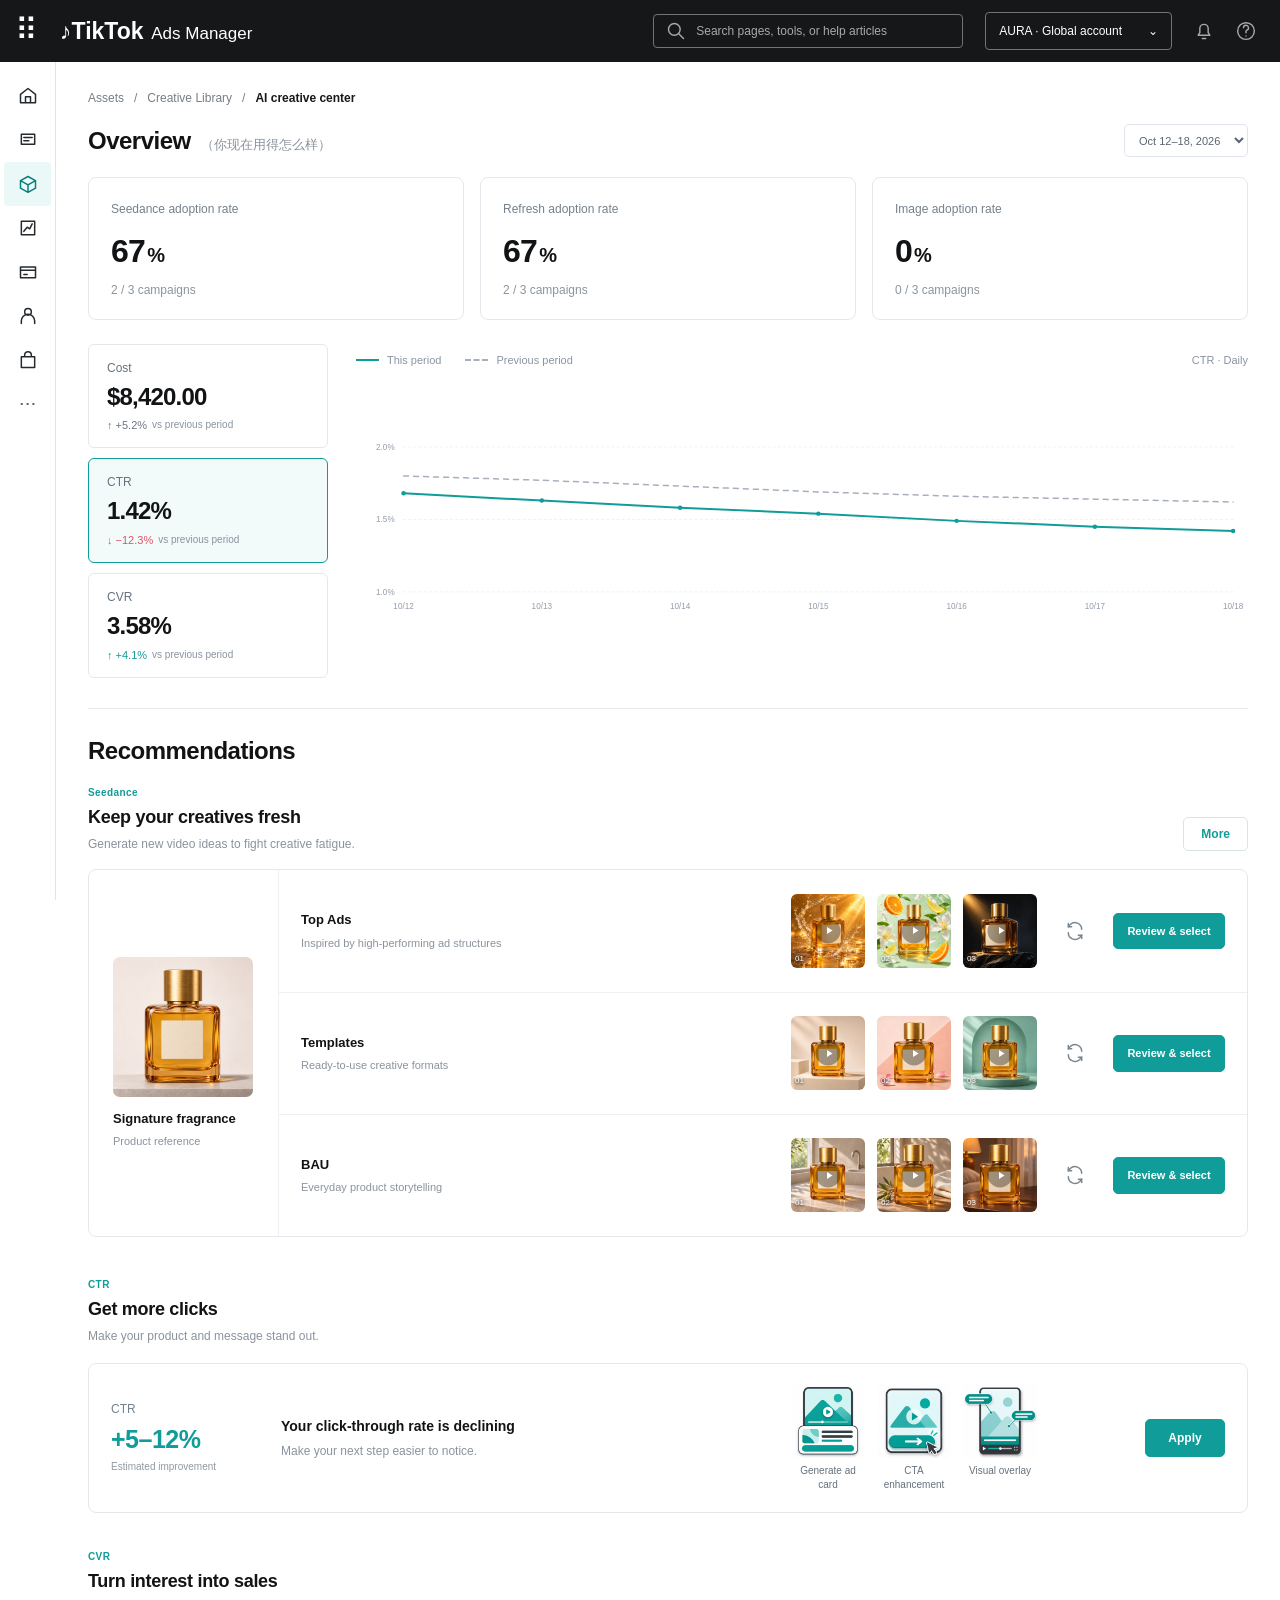
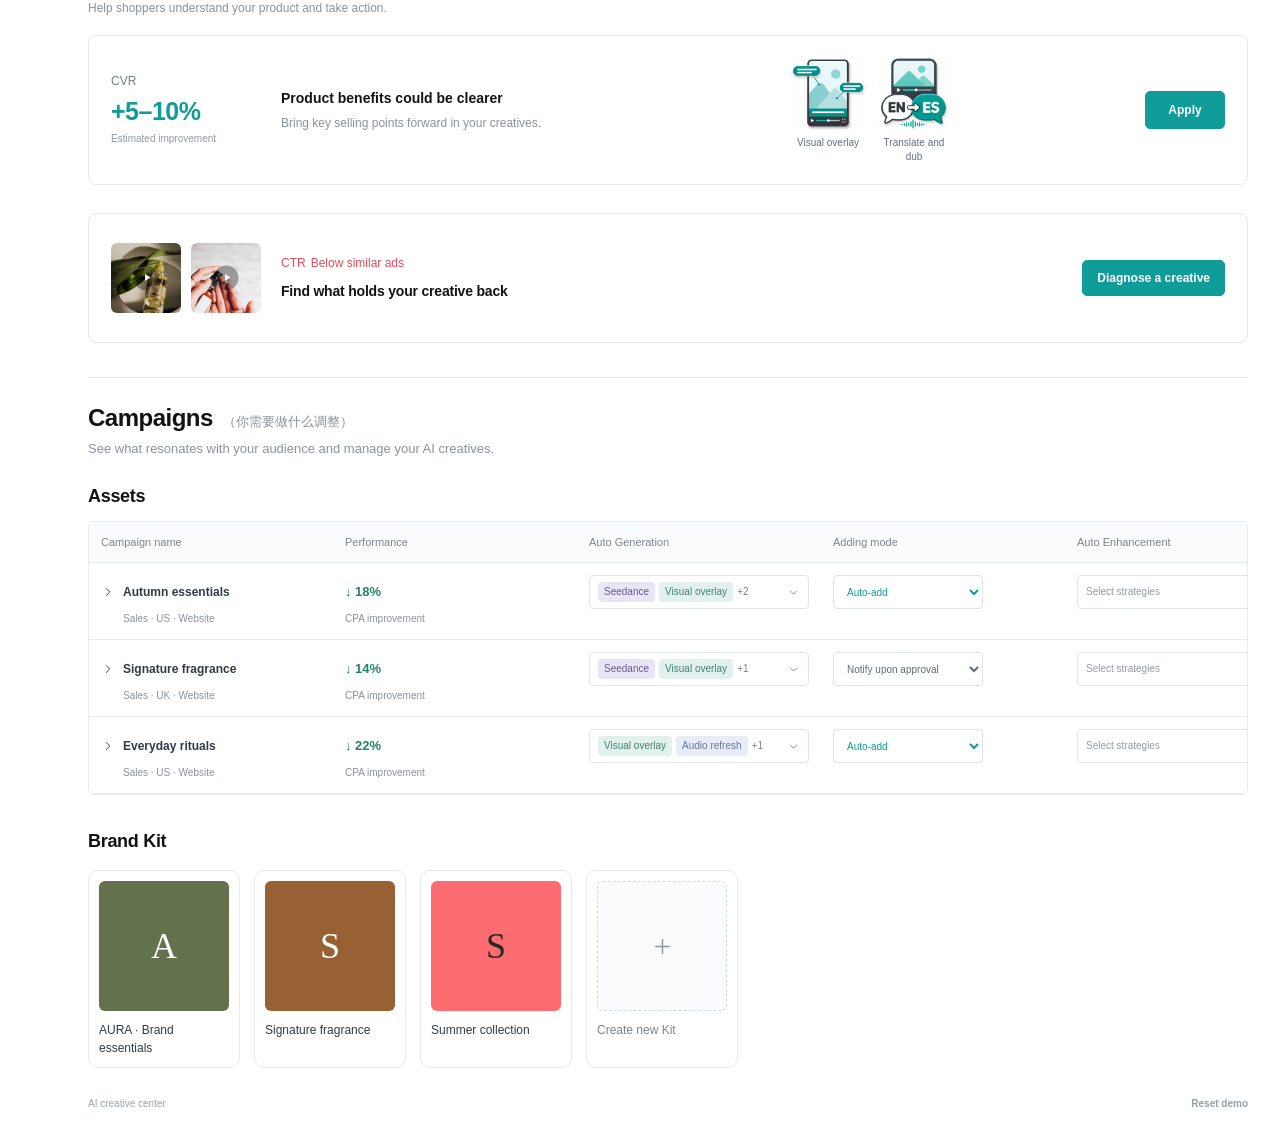
==== index.html @ 462fe120 "Add editable current reference videos to Brand Kit and prompt editor" ====
<!doctype html>
<html lang="en"><head><meta charset="utf-8"><meta name="viewport" content="width=device-width,initial-scale=1"><title>AI creatives | TikTok Ads Manager</title><meta name="description" content="Interactive TTAM product demo: understand AI strategies, control Brand Kit, review creatives and manage campaign usage."><link rel="stylesheet" href="styles.css"><link rel="stylesheet" href="showcase.css?v=section-spacing-1"><link rel="stylesheet" href="brand-kits.css?v=compact-kits-3"><link rel="stylesheet" href="overview.css?v=product-more-13"><link rel="stylesheet" href="recommendations.css?v=action-labels-6"><link rel="stylesheet" href="enhancements.css?v=4"><link rel="stylesheet" href="seedance-studio.css?v=4"><link rel="stylesheet" href="ttam-shell.css?v=left-navigation-1"><link rel="stylesheet" href="creative-diagnosis.css?v=diagnosis-alignment-21"><link rel="stylesheet" href="product-review.css?v=reference-editor-22"></head><body><div id="app"></div><div id="overlay"></div><div id="toast" role="status" aria-live="polite"></div><script src="showcase.js?v=product-more-13"></script><script src="brand-kits.js?v=compact-kits-3"></script><script src="overview.js?v=compact-review-18"></script><script src="recommendations.js?v=generated-strategies-10"></script><script src="enhancements.js?v=6"></script><script src="creative-photo-catalog.js?v=photo-fix-6"></script><script src="seedance-studio.js?v=photo-fix-6"></script><script src="ttam-shell.js?v=left-navigation-1"></script><script src="creative-diagnosis.js?v=diagnosis-alignment-21"></script><script src="product-review.js?v=reference-editor-22"></script><script src="app.js?v=seedance-studio-1"></script></body></html>
---- styles.css ----
:root{--ink:#242a2d;--muted:#7c878c;--line:#e5e9eb;--teal:#189c9e;--dark:#127d80;--mint:#edf8f6}*{box-sizing:border-box}body{margin:0;background:#f5f6f7;color:var(--ink);font:14px/1.5 -apple-system,BlinkMacSystemFont,"Segoe UI",Arial,sans-serif}button,input,select{font:inherit}button{cursor:pointer}button:disabled{opacity:.45;cursor:not-allowed}button:focus-visible,input:focus-visible,select:focus-visible{outline:2px solid var(--teal);outline-offset:3px}svg{width:18px;height:18px;fill:none;stroke:currentColor;stroke-width:1.6;stroke-linecap:round;stroke-linejoin:round;vertical-align:middle;flex-shrink:0}h1,h2,h3,p{margin:0}h1{font-size:28px;letter-spacing:-.7px;line-height:1.3;font-weight:650}h2{font-size:16px;font-weight:650;letter-spacing:-.2px}h3{font-size:14px;font-weight:600}.muted{color:var(--muted)}.small{font-size:12px}.row{display:flex;align-items:center;gap:10px}.between{display:flex;justify-content:space-between;align-items:center;gap:16px}.btn{display:inline-flex;gap:7px;align-items:center;justify-content:center;border:1px solid #d9e0e2;background:#fff;border-radius:5px;padding:8px 14px;min-height:36px;color:var(--ink);font-size:12px;font-weight:550;white-space:nowrap}.btn:hover{background:#f7faf9;border-color:#afc2c2}.btn.primary{background:var(--teal);border-color:var(--teal);color:white}.btn.primary:hover{background:var(--dark)}.btn.sm{padding:5px 9px;min-height:29px;font-size:11px}.btn.danger{color:#b55555}.link{border:0;padding:0;background:none;color:var(--dark);font-size:12px;font-weight:550;text-align:left}.link:hover{text-decoration:underline}.icon-btn{border:0;background:transparent;display:grid;place-items:center;width:30px;height:30px;color:#7d8b91;border-radius:5px}.icon-btn:hover{background:#edf2f2}.badge{display:inline-flex;gap:5px;align-items:center;white-space:nowrap;font-size:10px;font-weight:550;padding:3px 7px;border-radius:4px;color:#7a858c;background:#f0f3f4}.badge svg{width:12px;height:12px}.badge.teal,.badge.green{background:var(--mint);color:#298779}.badge.amber{background:#fff5e4;color:#a67d34}.topbar{height:60px;background:#181c1e;color:#fff;display:flex;gap:35px;align-items:center;padding:0 29px}.wordmark{font-size:15px;display:flex;align-items:center;gap:12px;font-weight:600;white-space:nowrap}.tiktok{font-size:30px;line-height:1;text-shadow:-2px -1px #25d4d0,2px 1px #fe2c55}.slash{border-left:1px solid #51585b;height:19px;margin:0 2px}.toplinks{display:flex;gap:28px;font-size:12px;color:#b4bdc1}.toplinks .active{color:white;position:relative}.toplinks .active:after{content:'';position:absolute;height:3px;background:#2bc1bf;left:0;right:0;bottom:-21px}.topright{margin-left:auto;display:flex;align-items:center;gap:20px;color:#c4cdd0;font-size:11px}.avatar{height:28px;width:28px;border-radius:50%;background:#354546;display:grid;place-items:center;font-size:10px;color:#c9f0e9}.main{max-width:1152px;padding:24px 32px 25px;margin:auto}.breadcrumbs{display:flex;gap:8px;align-items:center;font-size:11px;color:#8c979c;margin-bottom:18px}.breadcrumbs svg{width:12px;height:12px}.page-head{display:flex;justify-content:space-between;align-items:center;gap:16px;margin-bottom:24px}.page-head p{margin-top:7px;color:#7b878d;font-size:13px}.review-btn{position:relative}.review-count{border-radius:4px;background:#ffffff2b;padding:1px 6px;margin-left:4px}.section-head{display:flex;justify-content:space-between;align-items:center;gap:12px;margin-bottom:14px}.strategy-grid{display:grid;grid-template-columns:1fr 1fr;gap:18px}.card{background:#fff;border:1px solid var(--line);border-radius:7px;overflow:hidden}.strategy-card{display:flex;min-height:184px}.strategy-image{width:145px;height:184px;flex-shrink:0;object-fit:cover}.strategy-copy{flex:1;padding:20px 21px;min-width:0}.strategy-copy h3{font-size:17px;letter-spacing:-.3px;margin:11px 0 5px}.strategy-copy p{font-size:12px;color:#829097;max-width:280px;line-height:1.6;margin-bottom:15px}.strategy-copy .between{gap:7px}.eyebrow{font-size:10px;text-transform:uppercase;letter-spacing:1px;color:#7a8b8c;display:flex;align-items:center;gap:6px}.eyebrow svg{width:14px;height:14px;color:#4b9997}.brand-strip{margin:13px 0 26px;background:#fff;border:1px solid var(--line);border-radius:6px;padding:14px 17px;display:flex;justify-content:space-between;align-items:center;gap:15px}.brand-icon{width:30px;height:30px;border-radius:6px;display:grid;place-items:center;background:var(--mint);color:#44928d}.brand-strip b{font-size:12px;font-weight:550}.brand-strip p{font-size:11px;color:#8c989e;margin-top:2px}.section-note{font-size:11px;color:#929ca0}.table-wrap{overflow:auto}table{width:100%;border-collapse:collapse;white-space:nowrap;text-align:left}th{background:#fafbfc;color:#8a969d;font-size:10px;font-weight:550;padding:11px 19px;border-bottom:1px solid var(--line)}td{padding:15px 19px;border-bottom:1px solid #eef1f2;font-size:12px}tr:last-child td{border:0}tbody tr:hover{background:#fcfefe}.campaign-name{color:#34454b;font-size:12px}.table-sub{font-size:10px;color:#919da3;margin-top:3px}.page-foot{display:flex;justify-content:space-between;align-items:center;gap:14px;margin-top:20px;font-size:10px;color:#9ba6ab}.page-foot .link{font-size:10px;color:#94a1a6}.empty{padding:35px;text-align:center;color:#8b999f;font-size:12px}.overlay-backdrop{position:fixed;inset:0;background:#12272f59;z-index:50;display:flex;justify-content:flex-end;backdrop-filter:blur(1px)}.drawer{width:495px;max-width:100%;height:100%;background:white;display:flex;flex-direction:column;box-shadow:-12px 0 40px #0a20251a;animation:slide .2s ease}.drawer-head{padding:21px 25px 18px;border-bottom:1px solid var(--line)}.drawer-head h2{font-size:20px;letter-spacing:-.4px}.drawer-head p{font-size:12px;color:#8a989e;margin-top:5px}.drawer-title{display:flex;justify-content:space-between;gap:15px;align-items:center}.drawer-body{padding:22px 25px;overflow:auto;flex:1}.drawer-foot{padding:15px 25px;border-top:1px solid var(--line);display:flex;justify-content:space-between;align-items:center;gap:14px;background:white}.drawer-foot .small{font-size:10px;color:#8e9ba1;max-width:245px}.back-btn{margin-bottom:12px;display:flex;align-items:center;gap:5px}.back-btn svg{width:13px;height:13px}.preview{height:205px;position:relative;overflow:hidden;border-radius:6px;background:#eceeea;margin-bottom:19px}.preview img{height:100%;width:100%;object-fit:cover;object-position:50% 43%}.preview .badge{position:absolute;top:11px;left:11px;background:#fffffff0;font-size:9px}.preview-text{position:absolute;bottom:0;left:0;right:0;background:linear-gradient(transparent,#18221d91);color:white;padding:35px 15px 13px;font-size:12px}.field{margin-top:21px}.field>label,.field-label{display:block;font-size:12px;font-weight:600;margin-bottom:8px}.input{padding:10px 11px;border:1px solid #dce3e5;border-radius:5px;background:white;color:#485c66;width:100%;font-size:12px}.input:focus{border-color:var(--teal)}.hint{font-size:11px;color:#8d9ba2;margin-top:7px;line-height:1.65}.note{font-size:11px;line-height:1.7;color:#728d8c;background:#f0f8f7;padding:11px 13px;border-radius:5px;display:flex;gap:8px}.note svg{width:14px;height:14px;margin-top:2px}.source-row{display:flex;gap:12px;align-items:center;padding:10px 0;border-bottom:1px solid #edf1f2}.source-row:last-child{border:0}.source-row img{height:43px;width:43px;object-fit:cover;border-radius:4px}.source-row input{accent-color:var(--teal);margin-left:auto}.source-row b{font-size:12px;font-weight:550}.source-row p{font-size:10px;color:#929fa6;margin-top:3px}.brand-ref{display:flex;justify-content:space-between;align-items:center;padding:13px 0;border-top:1px solid var(--line);border-bottom:1px solid var(--line);margin-top:22px;gap:12px;font-size:12px}.brand-ref svg{color:#5b9b94;width:16px;height:16px}.modes{display:flex;gap:5px;border:1px solid #e1e7e8;border-radius:5px;padding:4px}.mode{flex:1;text-align:center;font-size:11px;border:1px solid transparent;background:transparent;color:#829198;border-radius:3px;padding:8px 4px}.mode.active{background:var(--mint);border-color:#a1d3cd;color:#237f7c;font-weight:600}.section{margin:24px 0 0}.section h3{margin-bottom:11px;font-size:12px}.line{border:0;border-top:1px solid var(--line);margin:20px 0}.detail-row{display:flex;justify-content:space-between;gap:15px;align-items:start;font-size:12px;margin:12px 0}.detail-row>span:first-child{color:#8a999f}.detail-row b{font-weight:550;max-width:260px;text-align:right}.usage-card{padding:12px;border:1px solid var(--line);border-radius:5px;margin:10px 0;display:flex;align-items:center;gap:12px}.usage-card img{width:42px;height:50px;object-fit:cover;border-radius:3px}.usage-card>div{flex:1;min-width:0}.usage-card .link{font-size:11px}.usage-card p{font-size:10px;color:#91a0a7;margin-top:4px}.stats{display:flex;gap:28px;background:#f7f9fa;padding:16px;border-radius:6px;margin:17px 0}.stats b{font-size:22px;font-weight:600;display:block;letter-spacing:-.6px}.stats span{font-size:10px;color:#8e9ca3}.inline-field{display:flex;gap:9px;align-items:center}.phrase-list{display:flex;flex-wrap:wrap;gap:6px;margin-bottom:10px}.phrase{border:1px solid #e5ebed;background:#f8fafb;padding:4px 8px;border-radius:4px;font-size:11px;color:#7b8c94}.phrase button{border:0;background:none;color:#a3afb4;padding:0 0 0 7px}.check{display:flex;align-items:start;gap:9px;color:#6c808b;font-size:12px}.check input{accent-color:var(--teal);margin-top:3px}.toast{position:fixed;bottom:23px;left:50%;transform:translateX(-50%);background:#254342;color:white;padding:12px 18px;border-radius:6px;box-shadow:0 5px 25px #10303326;z-index:70;font-size:12px;display:flex;gap:15px;align-items:center;max-width:90%}.toast button{font-size:12px;color:#c5f5e9;background:none;border:0;text-decoration:underline;padding:0;white-space:nowrap}.toast svg{width:15px;height:15px;color:#99dbcf}.review-progress{font-size:11px;color:#7f959b;margin-bottom:13px}.light-action{margin-top:20px;display:flex;justify-content:space-between;align-items:center;gap:10px}.sr-only{position:absolute;width:1px;height:1px;overflow:hidden;clip:rect(0,0,0,0)}@keyframes slide{from{opacity:.5;transform:translateX(25px)}to{opacity:1;transform:translateX(0)}}@media(max-width:950px){.main{padding:25px 24px}.strategy-image{width:110px}.strategy-copy{padding:17px}.toplinks{gap:18px}.topright .account{display:none}.strategy-copy h3{font-size:16px}}@media(max-width:700px){.main{padding:22px 17px}.toplinks{display:none}.topbar{padding:0 17px}.topright{gap:10px}.strategy-grid{grid-template-columns:1fr}.page-head{align-items:start;margin-bottom:25px}.page-head p{max-width:225px}.page-head .btn{font-size:10px;padding:8px 10px}.strategy-image{width:125px}.strategy-card{min-height:170px}.brand-strip{margin-bottom:26px}.brand-strip p{max-width:220px}.page-foot{align-items:start}.section-note{font-size:10px}.drawer{width:100%}.drawer-body{padding:20px}.drawer-foot{padding:15px 20px}}@media(prefers-reduced-motion:reduce){*{animation:none!important}}
---- showcase.css ----
:root{--pink:#fe2c55;--accent:rgb(16,156,152);--teal:rgb(16,156,152);--dark:#0d8582;--mint:#edf8f7;--ink:#111315;--muted:#767984;--line:#e9eaed}body{background:#fff;color:#111315;font-family:Arial,Helvetica,sans-serif}.topbar{height:62px;padding:0 32px;gap:42px}.wordmark{font-size:20px;gap:13px}.ads-manager{font-size:14px;font-weight:600}.tiktok{font-size:34px}.toplinks{font-size:13px;gap:32px}.toplinks .active:after{background:var(--pink);bottom:-22px}.topright{font-size:12px}.avatar{background:#3d4248;color:#fff;font-size:12px;width:34px;height:34px}.creative-main{max-width:1712px;padding:27px 48px 26px;margin:auto}.breadcrumbs{font-size:12px;gap:10px;margin-bottom:17px;color:#777e87}.breadcrumbs span:last-child{color:#16181b;font-weight:600}.showcase-header h1{font-size:42px;font-weight:750;letter-spacing:-1.5px;line-height:1.15}.showcase-header p{font-size:16px;color:#797c87;margin-top:9px;line-height:1.5}.strategy-tabs{display:flex;gap:12px;margin:24px 0 29px;align-items:center}.strategy-tabs>button{position:relative;padding:11px 21px;border-radius:30px;background:transparent;border:0;color:#777b85;font-size:15px;line-height:1.4;font-weight:600;white-space:nowrap}.strategy-tabs>button:hover{background:#f4f4f5;color:#111}.strategy-tabs>button[aria-selected="true"]{background:#111315;color:#fff}.strategy-tabs>button:has(.new-label){margin-right:30px}.new-label{position:absolute;top:0;right:-28px;background:var(--pink);border-radius:5px;padding:1px 5px;font-size:10px;line-height:16px;color:#fff}.gallery-heading{display:flex;justify-content:space-between;align-items:center;gap:16px;margin-bottom:17px;min-height:36px}.gallery-heading h2{font-size:21px;font-weight:700;letter-spacing:-.5px}.gallery-tools{display:flex;align-items:center;gap:26px}.industry-select select{border:0;outline:none;background:transparent;padding:8px 25px 8px 8px;font-size:13px;color:#6f737e;max-width:210px;cursor:pointer}.carousel-arrows{display:flex;gap:12px}.carousel-button{border:1px solid #e0e2e7;background:#fff;color:#111315;width:40px;height:40px;border-radius:50%;display:grid;place-items:center;transition:background .15s}.carousel-button:hover:not(:disabled){background:#f4f4f5}.carousel-button:disabled{opacity:.35}.carousel-button svg{width:18px;height:18px;stroke-width:2.2}.showcase-rail{display:flex;gap:16px;overflow-x:auto;overscroll-behavior-x:contain;scroll-snap-type:x proximity;scrollbar-width:none;padding-bottom:2px}.showcase-rail::-webkit-scrollbar{display:none}.showcase-card{margin:0;flex:0 0 calc((100% - 80px)/5.45);min-width:185px;scroll-snap-align:start}.creative-open{width:100%;aspect-ratio:9/16;position:relative;border:0;border-radius:17px;background:#f1f1f2;display:block;overflow:hidden;padding:0;text-align:left}.creative-open>img{width:100%;height:100%;object-fit:cover;display:block;transition:transform .3s}.creative-open:hover>img{transform:scale(1.025)}.strategy-tag{position:absolute;top:12px;left:12px;max-width:calc(100% - 24px);border-radius:25px;padding:6px 11px;font-size:11px;font-weight:500;background:#24252880;color:#fff;backdrop-filter:blur(10px);white-space:nowrap}.creative-expand{position:absolute;right:12px;bottom:12px;width:34px;height:34px;border-radius:50%;display:grid;place-items:center;background:#fffffff0;color:#25272b}.creative-expand svg{width:16px;height:16px}.showcase-card figcaption,.strategy-demo figcaption{margin:11px 2px 0;font-size:12px;color:#6f7480;line-height:1.4}.strategy-showcases{display:grid;grid-template-columns:minmax(245px,26%) minmax(0,1fr);gap:36px}.strategy-demo{margin:0;min-width:0}.demo-open{border:0;background:#f8f8fa;width:100%;aspect-ratio:9/16;padding:0;border-radius:16px;overflow:hidden;display:block}.demo-open img{width:100%;height:100%;object-fit:contain;display:block}.strategy-right{min-width:0;display:flex;flex-direction:column}.strategy-intro{padding:4px 0 25px}.strategy-eyebrow{color:#858996;font-weight:600;text-transform:uppercase;font-size:11px;margin-bottom:12px;letter-spacing:.2px}.strategy-title-row{display:flex;align-items:center;justify-content:space-between;gap:18px}.strategy-title-row h2{font-size:clamp(23px,2.3vw,37px);letter-spacing:-1.25px;font-weight:750;line-height:1.2;white-space:nowrap}.how-button{flex-shrink:0;display:inline-flex;align-items:center;justify-content:center;gap:10px;border:0;background:var(--accent);color:#fff;padding:14px 23px;min-height:46px;border-radius:28px;font-size:13px;font-weight:600;white-space:nowrap;transition:background .15s}.how-button:hover{background:var(--dark)}.how-button svg{width:17px;height:17px;stroke-width:2}.strategy-intro>p{font-size:14px;line-height:1.55;color:#7d808a;margin-top:15px;max-width:700px}.strategy-examples{margin-top:auto}.gallery-title{display:flex;align-items:center;gap:19px;min-width:0}.gallery-title h3{font-size:18px;font-weight:700;letter-spacing:-.5px}.gallery-title>span{font-size:12px;color:#888b95;white-space:nowrap}.strategy-examples .showcase-card{flex-basis:calc((100% - 42px)/3.55);min-width:140px}.strategy-examples .showcase-rail{gap:14px}.strategy-examples .strategy-tag{font-size:10px;padding:5px 9px;top:10px;left:10px;max-width:calc(100% - 20px)}.showcase-empty{padding:70px 25px;color:#777;width:100%;text-align:center;border:1px solid #eee;border-radius:16px}.account-section{margin-top:24px;border-top:1px solid #e9eaed;padding-top:24px}.account-section-head{display:flex;align-items:center;justify-content:space-between;gap:20px;margin-bottom:24px}.account-section-head h1{font-size:30px;font-weight:700;letter-spacing:-.9px}.account-section-head p{font-size:14px;color:#7d808a;margin-top:7px}.account-content{background:#f7f8f9;border-radius:15px;padding:24px}.account-content h3{font-size:17px}.account-content .brand-strip{margin:19px 0 0;padding:18px}.brand-actions{display:flex;align-items:center;gap:24px}.account-content .brand-strip b{font-size:14px}.account-content .brand-strip p{font-size:12px}.account-content .table-wrap{border-radius:8px}.account-content th{font-size:12px;padding:14px 18px}.account-content td{font-size:13px;padding:18px}.account-content .campaign-name{font-size:13px}.account-content .table-sub{font-size:11px;margin-top:5px}.page-foot{margin-top:28px}.showcase-dialog{border:0;border-radius:18px;padding:30px;width:min(940px,calc(100% - 40px));max-height:calc(100dvh - 48px);overflow:auto;box-shadow:0 25px 120px #0004;color:#111315}.showcase-dialog::backdrop{background:#15171c99;backdrop-filter:blur(4px)}.dialog-close{position:absolute;top:13px;right:13px;z-index:2;background:#f3f3f4;border:0;border-radius:50%;display:grid;place-items:center;width:34px;height:34px}.dialog-close:hover{background:#e6e7e8}.dialog-close svg{width:18px;height:18px}.preview-dialog-layout,.demo-dialog-layout,.how-dialog-layout{display:grid;grid-template-columns:minmax(0,.9fr) minmax(0,1fr);gap:35px;align-items:center}.full-creative{width:100%;max-height:74dvh;object-fit:contain;border-radius:12px}.full-demo{max-height:75dvh;width:100%;object-fit:contain;border-radius:12px}.preview-dialog-copy h2,.demo-dialog-layout h2,.how-copy h2{font-size:29px;line-height:1.2;font-weight:700;letter-spacing:-.8px;margin:12px 0}.preview-dialog-copy p,.demo-dialog-layout p,.how-copy>p{font-size:14px;line-height:1.65;color:#787c85;margin:14px 0 22px}.dialog-eyebrow{font-size:11px;letter-spacing:.7px;text-transform:uppercase;color:#747985;font-weight:600}.preview-dialog-detail{padding:22px 0;border-top:1px solid #eee;margin:25px 0;font-size:13px}.preview-dialog-detail span{display:block;color:#888;margin-bottom:8px}.preview-dialog-detail b{font-weight:500}.how-demo img{width:100%;max-height:75dvh;object-fit:contain;border-radius:12px}.how-copy ol{list-style:none;margin:25px 0;padding:0;display:flex;flex-direction:column;gap:22px}.how-copy li{display:flex;gap:13px}.step-number{flex-shrink:0;width:29px;height:29px;display:grid;place-items:center;background:#fff0f4;color:var(--pink);border-radius:50%;font-size:12px;font-weight:600}.how-copy h3{font-size:14px}.how-copy li p{font-size:12px;line-height:1.65;color:#858994;margin-top:5px}.how-brand{padding-top:20px;border-top:1px solid #eee;font-size:13px}.how-brand p{font-size:12px;color:#888;line-height:1.6;margin:6px 0 12px}.showcase-dialog:empty{display:none}
@media(min-width:1550px){.strategy-title-row h2{font-size:36px}.showcase-header h1{font-size:46px}.how-button{font-size:14px;padding:15px 27px}.strategy-intro>p{font-size:16px}.gallery-title h3{font-size:20px}}
@media(max-width:1180px){.creative-main{padding:26px 32px}.strategy-showcases{grid-template-columns:25% minmax(0,1fr);gap:26px}.strategy-title-row h2{font-size:25px;letter-spacing:-.8px}.how-button{font-size:11px;gap:7px;padding:12px 16px;min-height:41px}.strategy-intro>p{font-size:13px}.gallery-title{gap:10px}.gallery-title h3{font-size:16px}.gallery-title>span{font-size:11px}.strategy-examples .showcase-card{min-width:135px}.strategy-tag{font-size:10px}.brand-actions{gap:14px}.topbar{gap:28px}.toplinks{gap:22px}.account-content{padding:20px}}
@media(max-width:950px){.strategy-title-row{flex-wrap:wrap;gap:13px}.strategy-title-row h2{font-size:27px}.strategy-showcases{grid-template-columns:28% minmax(0,1fr);gap:23px}.strategy-intro{padding-bottom:23px}.gallery-title>span{display:none}.strategy-examples .showcase-card{flex-basis:43%}.account-content .brand-strip{align-items:flex-start}.brand-actions{flex-wrap:wrap;justify-content:flex-end}.showcase-card{flex-basis:24%;min-width:185px}.topright .account{display:none}.wordmark{font-size:18px}.topbar{gap:28px}.toplinks{gap:19px}}
@media(max-width:700px){.creative-main{padding:22px 19px}.topbar{padding:0 19px}.toplinks{display:none}.wordmark{font-size:18px}.ads-manager{font-size:12px}.showcase-header h1{font-size:33px;letter-spacing:-1px}.showcase-header p{font-size:14px;max-width:350px}.strategy-tabs{gap:5px;margin:21px 0 24px;overflow-x:auto;scrollbar-width:none;padding:5px 0}.strategy-tabs>button{font-size:12px;padding:9px 13px}.strategy-tabs>button:has(.new-label){margin-right:30px}.gallery-heading h2{font-size:18px}.gallery-tools{gap:10px}.industry-select select{font-size:11px;max-width:130px;padding-right:4px}.carousel-button{width:32px;height:32px}.carousel-arrows{gap:7px}.showcase-card{flex-basis:58%;min-width:0}.showcase-rail{gap:12px}.strategy-showcases{display:flex;flex-direction:column;gap:25px}.strategy-demo{width:min(68%,290px);margin:auto}.strategy-demo figcaption{text-align:center}.strategy-right{display:contents}.strategy-intro{order:-1;padding:0}.strategy-title-row{gap:15px}.strategy-title-row h2{font-size:27px;white-space:normal;letter-spacing:-.8px}.strategy-intro>p{font-size:14px;margin-top:13px}.strategy-eyebrow{font-size:10px;margin-bottom:10px}.how-button{font-size:12px;padding:12px 17px}.strategy-examples .showcase-card{flex-basis:46%;min-width:0}.gallery-title h3{font-size:17px}.account-section{margin-top:24px;padding-top:24px}.account-section-head{align-items:flex-start}.account-section-head h1{font-size:26px}.account-section-head p{font-size:12px;max-width:220px}.account-section-head .btn{font-size:10px;padding:9px}.account-content{padding:15px}.account-content .section-head{align-items:flex-start;flex-direction:column;gap:6px}.account-content .brand-strip{flex-direction:column;padding:14px;gap:16px}.brand-actions{justify-content:flex-start;gap:20px}.brand-actions .link{font-size:11px}.preview-dialog-layout,.demo-dialog-layout,.how-dialog-layout{grid-template-columns:1fr;gap:24px}.showcase-dialog{padding:35px 21px 23px;max-height:92dvh;width:calc(100% - 24px)}.full-creative,.full-demo,.how-demo img{height:46dvh;max-height:none;width:100%;background:#f7f7f8}.preview-dialog-copy h2,.demo-dialog-layout h2,.how-copy h2{font-size:25px}.preview-dialog-detail{margin:16px 0;padding:16px 0}}
@media(prefers-reduced-motion:reduce){.creative-open>img{transition:none}}
/* Shared compact type scale and a stable showcase stage across all tabs. */
:root{--showcase-stage:480px;--all-case-height:390px;--strategy-case-height:270px}
.wordmark{font-size:17px}.ads-manager{font-size:13px}.tiktok{font-size:29px}.toplinks{font-size:12px}.topright{font-size:11px}.avatar{width:29px;height:29px;font-size:11px}
.showcase-header h1{font-size:30px;font-weight:650;letter-spacing:-.7px;line-height:1.3}.showcase-header p{font-size:13px;margin-top:7px}.strategy-tabs{gap:9px;margin:22px 0 25px}.strategy-tabs>button{font-size:13px;padding:8px 16px;font-weight:550}.new-label{font-size:9px;line-height:14px;padding:1px 4px;right:-25px}.gallery-heading{min-height:34px;margin-bottom:14px}.gallery-heading h2{font-size:18px;font-weight:650;letter-spacing:-.35px}.carousel-button{width:34px;height:34px}.carousel-button svg{width:16px;height:16px}.industry-select select{font-size:12px}.strategy-title-row h2{font-size:25px;line-height:1.25;letter-spacing:-.65px;font-weight:650;white-space:nowrap}.strategy-title-row{gap:20px;flex-wrap:nowrap}.how-button{min-height:36px;font-size:12px;font-weight:550;line-height:1.4;padding:9px 16px;gap:8px;border-radius:6px}.how-button svg{width:15px;height:15px}.strategy-intro{padding:0 0 14px;flex-shrink:0}.strategy-eyebrow{font-size:10px;margin-bottom:9px}.strategy-intro>p{font-size:13px;line-height:1.55;margin-top:12px;max-width:680px}.gallery-title h3{font-size:16px;font-weight:650;letter-spacing:-.3px}.gallery-title>span{font-size:11px}.account-section-head h1{font-size:24px;font-weight:650;letter-spacing:-.5px}.account-section-head p{font-size:13px}.account-content h3{font-size:16px}.account-content .brand-strip b{font-size:13px}.account-content .brand-strip p{font-size:11px}.preview-dialog-copy h2,.demo-dialog-layout h2,.how-copy h2{font-size:25px}
@media(min-width:701px){
 .showcase-content{height:var(--showcase-stage);min-height:var(--showcase-stage);max-height:var(--showcase-stage)}
 .all-showcases .showcase-card{flex:0 0 auto;width:calc(var(--all-case-height)*9/16);min-width:0}.all-showcases .creative-open{height:var(--all-case-height)}
 .strategy-showcases{grid-template-columns:270px minmax(0,1fr);gap:30px}.strategy-demo{display:flex;flex-direction:column;height:var(--showcase-stage)}.demo-open{height:calc(var(--showcase-stage) - 28px);aspect-ratio:auto;flex-shrink:0}.strategy-demo figcaption{margin-top:10px}
 .strategy-right{height:var(--showcase-stage);min-height:0}.strategy-examples{margin-top:auto;min-height:0}.strategy-examples .showcase-card{flex:0 0 auto;width:calc(var(--strategy-case-height)*9/16);min-width:0}.strategy-examples .creative-open{height:var(--strategy-case-height)}
 .strategy-examples .showcase-rail{height:calc(var(--strategy-case-height) + 28px)}.showcase-card figcaption{margin-top:9px;font-size:11px}
}
@media(min-width:1550px){.showcase-header h1{font-size:32px}.strategy-title-row h2{font-size:27px}.how-button{font-size:12px;padding:9px 17px;min-height:36px}.strategy-intro>p{font-size:13px}.gallery-title h3{font-size:17px}}
@media(min-width:701px) and (max-width:1000px){.strategy-title-row h2{font-size:22px}.strategy-showcases{gap:25px}.how-button{font-size:11px;padding:9px 12px}.strategy-intro>p{font-size:12px}.gallery-title>span{display:none}}
@media(min-width:701px) and (max-width:850px){.strategy-title-row{flex-wrap:wrap;gap:10px}.strategy-intro{padding-bottom:10px}.strategy-intro>p{font-size:12px;margin-top:10px}.strategy-eyebrow{margin-bottom:6px}:root{--strategy-case-height:235px}.strategy-showcases{grid-template-columns:270px minmax(0,1fr)}}
@media(max-width:700px){.showcase-header h1{font-size:28px}.showcase-header p{font-size:13px}.strategy-title-row{flex-wrap:wrap;gap:12px}.strategy-title-row h2{font-size:23px;white-space:normal}.strategy-intro>p{font-size:13px}.how-button{font-size:12px;min-height:36px;padding:9px 15px}.gallery-heading h2{font-size:17px}.strategy-tabs>button{font-size:12px;padding:8px 12px}.account-section-head h1{font-size:23px}}
/* Keep portrait demos fixed at 270 × 480; only the right column grows. */
@media(min-width:701px){.strategy-showcases{grid-template-columns:270px minmax(0,1fr)}.strategy-demo{width:270px;height:var(--showcase-stage)}.demo-open{width:270px;height:480px;aspect-ratio:9/16}.demo-open img{object-position:center bottom}.strategy-examples .showcase-rail{height:auto;padding-bottom:0;align-items:flex-start}}
@media(min-width:701px) and (max-width:850px){.strategy-showcases{grid-template-columns:270px minmax(0,1fr)}}
@media(max-width:700px){.strategy-demo{width:min(76%,320px)}}

/* Shared hierarchy: page title, section title, primary value, supporting text. */
:root{--db-ink:#303b45;--db-muted:#8a929d;--db-rule:#e9ecef;--db-row:#fafbfc}
.ov-section-head h1,.showcase-header h1,.account-section-head h1{font-size:24px;line-height:32px;font-weight:650;letter-spacing:-.5px}
.heading-annotation{font-size:13px;line-height:20px;font-weight:400;letter-spacing:0;color:var(--db-muted);vertical-align:baseline;margin-left:4px}
.showcase-header p,.account-section-head p{font-size:13px;line-height:20px;color:var(--db-muted);margin-top:6px}
.campaigns-module{margin-top:32px}.account-section-head+.campaigns-module{margin-top:0}
.campaigns-module-head{display:flex;align-items:center;justify-content:space-between;gap:16px;margin-bottom:12px;min-height:26px}
.campaigns-module-head h2,.kit-module-head h2{font-size:18px;line-height:26px;font-weight:600;letter-spacing:-.3px;margin:0}
.assets-strategy-tabs{margin:0 0 16px;gap:8px}.assets-strategy-tabs>button{font-size:12px;line-height:18px;font-weight:550;padding:8px 14px}
.carousel-button:hover:not(:disabled){color:var(--accent);border-color:var(--accent);background:var(--mint)}.link{color:var(--accent)}
/* One grid per level, with a fixed primary line across every column. */
.campaigns-table-wrap{overflow-x:auto;border:1px solid var(--db-rule);border-radius:6px}
.campaigns-table{width:100%;min-width:760px;table-layout:fixed;white-space:normal;border-collapse:collapse}
.campaigns-table>thead>tr>th{background:#fafbfc;color:#7d8590;font-size:11px;line-height:16px;font-weight:500;text-align:left;padding:12px 16px;border-bottom:1px solid var(--db-rule)}
.campaigns-table>thead>tr>th:first-child{width:27%;padding-left:38px}.campaigns-table>thead>tr>th:nth-child(2){width:17%}.campaigns-table>thead>tr>th:nth-child(3){width:28%}.campaigns-table>thead>tr>th:nth-child(4){width:28%}
.campaigns-table>tbody>.campaign-summary-row>td{padding:12px 16px;border-bottom:1px solid var(--db-rule);vertical-align:top;background:#fff}
.campaigns-table>tbody>.campaign-summary-row:hover>td,.campaigns-table>tbody>.campaign-summary-row.is-expanded>td{background:#fafcfc}
.campaign-assets-toggle{display:flex;align-items:center;gap:8px;width:100%;min-height:34px;padding:0;border:0;background:none;text-align:left;font:550 12px/18px Arial,Helvetica,sans-serif;color:var(--db-ink);cursor:pointer}
.campaign-assets-toggle>span{min-width:0;overflow:hidden;text-overflow:ellipsis;white-space:nowrap}
.campaign-assets-toggle svg{width:14px;height:14px;flex-shrink:0;transform:rotate(-90deg);transition:transform .15s}.campaign-assets-toggle[aria-expanded=true] svg{transform:rotate(0)}.campaign-assets-toggle:hover{color:var(--accent)}
.campaigns-sub{font-size:10px;line-height:16px;color:var(--db-muted);margin-top:2px}.campaign-summary-row>td:first-child .campaigns-sub{margin-left:22px}
.campaigns-cpa{display:flex;align-items:center;min-height:34px;font-size:13px;line-height:18px;font-weight:550;color:#238267;font-variant-numeric:tabular-nums}
.campaign-strategy-select{display:block;width:100%;max-width:210px;height:34px;min-height:34px;margin:0;padding:7px 28px 7px 10px;box-sizing:border-box;border:1px solid #dfe4e8;border-radius:4px;background:#fff;color:#606a76;font:11px/18px Arial,Helvetica,sans-serif;cursor:pointer}.campaign-strategy-select[data-mode=auto]{color:var(--accent)}
.campaigns-table .campaign-kit-name{display:flex;align-items:center;min-height:34px;padding:0;font-size:12px;line-height:18px;font-weight:400;color:var(--accent);text-align:left;white-space:nowrap;overflow:hidden;text-overflow:ellipsis;max-width:100%}.campaign-kit-none{display:flex;align-items:center;min-height:34px;font-size:11px;line-height:18px;color:var(--db-muted)}
.campaign-assets-toggle:focus-visible,.campaign-asset-thumb:focus-visible,.campaign-strategy-select:focus-visible{outline:2px solid var(--accent);outline-offset:3px;border-radius:4px}
/* Expanded assets use one indentation and equal metric baselines. */
.campaign-assets-row[hidden]{display:none}
.campaigns-table>tbody>.campaign-assets-row>td{padding:0 16px 16px;background:#fafcfc;border-bottom:1px solid var(--db-rule)}
.campaign-assets-detail{margin-left:22px;border-left:1px solid #e3e8e9;background:#fff;overflow:hidden}
.campaign-assets-table{width:100%;min-width:0;table-layout:fixed;border-collapse:collapse}
.campaigns-table .campaign-assets-table th{width:calc((100% - 360px)/4);padding:10px 16px;font-size:10px;line-height:16px;font-weight:500;color:#7d8590;text-align:left;background:#fff;border-bottom:1px solid var(--db-rule)}
.campaigns-table .campaign-assets-table th:first-child{width:360px;text-align:left;padding-left:16px}
.campaigns-table .campaign-assets-table td{padding:14px 16px;font-size:12px;line-height:18px;border-bottom:1px solid #edf0f2;vertical-align:top;text-align:left;height:80px;box-sizing:border-box}
.campaigns-table .campaign-assets-table td:first-child{text-align:left}.campaign-assets-table tr:last-child td{border-bottom:0}.campaign-assets-table tbody tr:hover{background:#fcfdfd}
.campaign-asset-identity{display:grid;grid-template-columns:32px minmax(0,1fr);align-items:start;gap:12px;min-width:0;min-height:52px}
.campaign-asset-thumb{position:relative;width:32px;height:48px;border:0;padding:0;border-radius:4px;overflow:hidden;background:#f2f3f5}.campaign-asset-thumb img{display:block;width:100%;height:100%;object-fit:cover}.campaign-asset-thumb span{position:absolute;right:3px;bottom:3px;display:grid;place-items:center;width:13px;height:13px;border-radius:50%;background:#fff;color:#252a2d}.campaign-asset-thumb svg{width:8px;height:8px}
.campaign-asset-description{min-width:0}.campaigns-table .campaign-assets-table .campaign-asset-description .link{display:block;width:100%;height:18px;padding:0;font:500 12px/18px Arial,Helvetica,sans-serif;text-align:left;color:var(--db-ink);white-space:nowrap;overflow:hidden;text-overflow:ellipsis}.campaigns-table .campaign-assets-table .link:hover{color:var(--accent)}
.campaign-asset-meta{font-size:10px;line-height:16px;color:var(--db-muted);margin-top:4px;white-space:nowrap;overflow:hidden;text-overflow:ellipsis}
.asset-result-value{display:block;font-size:12px;line-height:18px;font-weight:550;color:var(--db-ink);font-variant-numeric:tabular-nums;white-space:nowrap}.asset-result-lift{display:block;font-size:10px;line-height:16px;font-weight:500;margin-top:2px;white-space:nowrap}.asset-result-lift.is-better{color:#238267}.asset-result-lift.is-worse{color:#c55357}.asset-result-original{display:block;font-size:10px;line-height:16px;color:var(--db-muted);margin-top:0;white-space:nowrap}.asset-result-empty .asset-result-value{color:#a0a7b1;font-weight:400}
.campaigns-table .campaign-assets-table .campaign-assets-empty,.campaign-assets-empty{font-size:11px;line-height:18px;color:var(--db-muted);text-align:center;padding:20px 16px}
@media(max-width:700px){.ov-section-head h1,.showcase-header h1,.account-section-head h1{font-size:23px;line-height:31px}.heading-annotation{font-size:12px;display:inline-block}.assets-strategy-tabs{gap:4px}.assets-strategy-tabs>button{font-size:11px;padding:8px 12px}.campaigns-table>tbody>.campaign-assets-row>td{padding:0 12px 12px}.campaign-assets-detail{margin-left:12px}}

.campaign-kit-inline{display:flex;align-items:center;gap:8px;min-height:34px;max-width:100%;color:var(--db-ink)}
.campaign-kit-swatch{display:grid;place-items:center;flex:0 0 24px;width:24px;height:24px;border-radius:4px;font:15px/1 Georgia,serif}
.campaign-kit-label{min-width:0;flex:1;font-size:12px;line-height:18px;overflow:hidden;text-overflow:ellipsis;white-space:nowrap}
.campaign-kit-edit{display:grid;place-items:center;flex:0 0 26px;width:26px;height:26px;padding:0;border:0;border-radius:4px;background:none;color:#818996;cursor:pointer}.campaign-kit-edit svg{width:14px;height:14px}.campaign-kit-edit:hover{background:#edf5f4;color:var(--accent)}.campaign-kit-edit:focus-visible{outline:2px solid var(--accent);outline-offset:2px}

/* Campaign controls share one compact six-column grid. */
.campaigns-table{min-width:1180px}
.campaigns-table>thead>tr>th:first-child{width:23%}.campaigns-table>thead>tr>th:nth-child(2){width:10%}.campaigns-table>thead>tr>th:nth-child(3){width:22%}.campaigns-table>thead>tr>th:nth-child(4){width:16%}.campaigns-table>thead>tr>th:nth-child(5){width:22%}.campaigns-table>thead>tr>th:nth-child(6){width:7%;white-space:nowrap}
.campaigns-table>thead>tr>th,.campaigns-table>tbody>.campaign-summary-row>td{padding-left:12px;padding-right:12px}
.campaigns-table>thead>tr>th:first-child{padding-left:34px}
.campaign-strategy-select{max-width:170px;font-size:10px;padding-left:9px;padding-right:18px}
.campaign-multi-trigger{display:flex;align-items:center;gap:8px;width:100%;min-width:0;height:34px;padding:5px 8px;border:1px solid #dfe4e8;border-radius:4px;background:#fff;color:#77838d;text-align:left;font:11px/18px Arial,Helvetica,sans-serif}
.campaign-multi-trigger:hover,.campaign-multi-trigger[aria-expanded=true]{border-color:var(--accent)}.campaign-multi-trigger>svg{width:13px;height:13px;margin-left:auto;flex:none}
.campaign-multi-values{display:flex;align-items:center;gap:4px;min-width:0;overflow:hidden}
.automation-chip{display:inline-block;flex:0 1 auto;min-width:0;max-width:108px;border-radius:4px;padding:2px 6px;background:#e9eef2;color:#546474;font:10px/16px Arial,Helvetica,sans-serif;white-space:nowrap;overflow:hidden;text-overflow:ellipsis}
.chip-seedance{background:#e8e5f6;color:#6a5b8d}.chip-overlay{background:#e2f1ee;color:#418174}.chip-audio{background:#e7ecf7;color:#64779a}.chip-remix{background:#faefdd;color:#9b7e47}.chip-enhance-quality{background:#e5eff9;color:#5c7f9d}.chip-enhance-ad-card{background:#f6e9de;color:#9f7854}.chip-enhance-cta{background:#e5f0e8;color:#598269}.chip-enhance-translate{background:#f1e8f5;color:#8a6799}
.automation-more{font-size:10px;color:#7a838d;flex:none}.automation-placeholder{font-size:10px;color:#949ca5}
.campaign-kit-logo{display:grid;place-items:center;width:28px;height:28px;border:0;border-radius:4px;margin-top:3px;padding:0;font:17px/1 Georgia,serif;cursor:pointer}.campaign-kit-logo:hover{box-shadow:0 0 0 2px #109c9833}.campaign-kit-logo:focus-visible{outline:2px solid var(--accent);outline-offset:3px}
.campaign-multi-menu{position:fixed;z-index:130;background:#fff;border:1px solid #e0e5e9;border-radius:7px;padding:6px;box-shadow:0 8px 30px #273b4a24;color:#303b45}
.campaign-multi-search{display:block;border-bottom:1px solid #edf0f2;padding:2px 5px 8px;margin-bottom:5px}.campaign-multi-search input{width:100%;border:0;background:none;outline:none!important;font:12px/20px Arial,Helvetica,sans-serif;padding:5px 2px;color:#303b45}.campaign-multi-search input::placeholder{color:#9aa2ab}
.campaign-multi-option{display:flex;align-items:center;justify-content:space-between;gap:12px;width:100%;padding:8px;border:0;border-radius:4px;background:#fff;text-align:left;cursor:pointer}.campaign-multi-option:hover,.campaign-multi-option:focus-visible{background:#f4f7f8}.campaign-multi-option[aria-selected=true]{background:#f5f9f9}.campaign-multi-option .automation-chip{max-width:none;font-size:11px;padding:3px 8px}.multi-check{width:17px;height:17px;color:var(--accent)}.multi-check svg{width:16px;height:16px}.campaign-multi-empty{padding:12px;font-size:11px;color:#8a929d}

/* Keep campaign identity compact even when the table grows wider. */
.campaigns-table>thead>tr>th:first-child{width:220px}
.campaigns-table>thead>tr>th:nth-child(2){width:110px}
.campaigns-table>thead>tr>th:nth-child(3),.campaigns-table>thead>tr>th:nth-child(5){width:calc((100% - 592px)/2)}
.campaigns-table>thead>tr>th:nth-child(4){width:190px}
.campaigns-table>thead>tr>th:nth-child(6){width:72px}

/* All rows use the same fixed control widths. */
.campaign-multi-trigger{width:220px;min-width:220px;max-width:220px}
.campaign-strategy-select{width:150px;min-width:150px;max-width:150px}

/* Six equal tracks keep every heading interval identical. */
.campaigns-table{min-width:1464px}
.campaigns-table>thead>tr>th:nth-child(n){width:calc(100% / 6);padding-left:12px;padding-right:12px}

/* Seedance examples lead directly to a similar creative on the canvas. */
.showcase-video-frame{position:relative}
.showcase-similar-button{position:absolute;left:10px;bottom:13px;border:0;border-radius:4px;padding:6px 7px;background:#ffffffed;color:#252a2d;font:550 9px/14px Arial,Helvetica,sans-serif;box-shadow:0 1px 4px #0001;cursor:pointer}
.showcase-similar-button:hover{background:var(--accent);color:#fff}

/* Match the Overview / Campaigns section boundary. */
.account-section + .showcase-section{margin-top:24px;border-top:1px solid #e9eaed;padding-top:24px}
---- brand-kits.css ----
.showcase-header h1,.account-section-head h1{font-size:24px;font-weight:650;letter-spacing:-.5px;line-height:1.3}
.creative-expand svg{width:17px;height:17px;margin-left:2px}.brand-kit-module{margin-top:34px;scroll-margin-top:26px}.kit-module-head{display:flex;justify-content:space-between;align-items:center;gap:20px;margin-bottom:18px}.kit-module-head h2{font-size:18px;font-weight:650;letter-spacing:-.3px;line-height:1.4}.kit-module-head p{font-size:12px;color:#7c8290;margin-top:4px}.brand-kit-grid{display:grid;grid-template-columns:repeat(3,minmax(0,1fr));gap:18px}.kit-card{border:1px solid #e1e5eb;border-radius:11px;padding:9px 9px 0;background:white;min-width:0;display:flex;flex-direction:column;overflow:hidden}.kit-cover{position:relative;display:grid;grid-template-columns:42% 36% 22%;grid-template-rows:38% 15% 47%;gap:3px;aspect-ratio:1.48;overflow:hidden;border-radius:7px;background:#f6f3ec;color:#292a24}.kit-cover>*{min-width:0;min-height:0;overflow:hidden}.kit-cover-logo{grid-column:1;grid-row:1;background:#f0e9df;display:flex;flex-direction:column;justify-content:center;align-items:center;padding:8px;text-align:center}.kit-cover-logo>span{font-family:Georgia,'Times New Roman',serif;font-size:clamp(19px,2.5vw,39px);line-height:1.1;letter-spacing:1px;overflow-wrap:anywhere}.kit-cover-logo small{font-size:6px;line-height:1.7;letter-spacing:1.4px;margin-top:8px}.kit-cover-palette{grid-column:1;grid-row:2;display:flex;gap:3px}.kit-cover-palette span{flex:1;border-radius:2px}.kit-cover-main{grid-column:2;grid-row:1/4;width:100%;height:100%;object-fit:cover;object-position:50% 50%}.kit-cover-texture{grid-column:1;grid-row:3;width:100%;height:100%;object-fit:cover;object-position:0 0;filter:saturate(.7)}.kit-cover-detail{grid-column:3;grid-row:1/3;width:100%;height:100%;object-fit:cover}.kit-cover-quote{grid-column:3;grid-row:3;padding:10px 8px;display:flex;align-items:center;justify-content:center;text-align:left;background:#dce0ce;font-family:Georgia,serif;font-size:clamp(11px,1.05vw,17px);line-height:1.5}.theme-gold .kit-cover-logo,.theme-gold .kit-cover-quote{background:#f3dfbd}.theme-gold .kit-cover-logo>span{font-size:clamp(13px,1.7vw,26px);letter-spacing:1px}.theme-gold .kit-cover-main{filter:sepia(.2) saturate(1.2);object-position:56% 58%}.theme-summer .kit-cover-logo{background:#faf0db}.theme-summer .kit-cover-logo>span{font-size:clamp(16px,1.9vw,29px);letter-spacing:0}.theme-summer .kit-cover-quote{background:#f7ebd1;font-style:italic}.theme-summer .kit-cover-main{object-position:64% 50%}.kit-card-body{padding:17px 9px 0;flex:1;display:flex;flex-direction:column}.kit-name-row{display:flex;align-items:center;justify-content:space-between;gap:9px;min-height:30px}.kit-name-row h4{font-size:16px;line-height:1.4;letter-spacing:-.35px;margin:0;font-weight:650}.kit-status{border-radius:7px;background:#f0f1f5;color:#5b6272;padding:4px 9px;font-size:10px;white-space:nowrap}.kit-status.default{background:#def7ed;color:#087d5a}.kit-scope{margin:20px 0 21px;min-height:68px}.kit-field-label{display:block;text-transform:uppercase;font-size:10px;color:#858ca1;font-weight:500;margin-bottom:7px;letter-spacing:.15px}.kit-scope>b{font-size:12px;line-height:1.5;font-weight:550}.kit-campaign-links{display:flex;flex-direction:column;align-items:flex-start;gap:3px;margin-top:5px}.kit-campaign-links .link{color:#858ca1;font-size:11px;font-weight:400;line-height:1.45}.kit-strategies{margin-top:auto;min-height:83px;padding-bottom:17px}.kit-strategy-chips{display:flex;flex-wrap:wrap;gap:6px}.kit-strategy-chips>span{display:inline-flex;border-radius:8px;background:#f0f1f5;padding:5px 10px;color:#536077;line-height:1.3;font-size:10px;white-space:nowrap}.kit-card-actions{display:grid;grid-template-columns:1fr 1fr;border-top:1px solid #e4e7ed;padding:14px 0;margin-top:auto}.kit-card-actions button{display:flex;align-items:center;justify-content:center;gap:10px;padding:3px 6px;border:0;background:none;color:#303b51;font-size:12px;min-height:25px}.kit-card-actions button+button{border-left:1px solid #d9dfeb}.kit-card-actions button:hover{color:var(--accent)}.kit-card-actions svg{width:17px;height:17px}.kit-update-note{margin-top:20px;font-size:11px;color:#8b92a4}.kit-welcome{padding:30px 34px;background:#f5f6f8;border-radius:10px;display:grid;grid-template-columns:1.1fr 1fr;gap:40px;align-items:center}.kit-welcome h4{font-size:25px;line-height:1.3;letter-spacing:-.6px;font-weight:650;margin:0 0 19px}.kit-welcome ul{list-style:none;padding:0;margin:0 0 22px;display:flex;flex-direction:column;gap:12px;color:#7d8493;font-size:12px}.kit-welcome li:before{content:'✓';font-weight:700;color:#16191c;margin-right:12px}.kit-welcome-visual{display:flex;align-items:center;justify-content:center;gap:15px}.kit-welcome-visual img{width:40%;height:205px;object-fit:cover;border-radius:10px}.kit-welcome-visual img:first-child{height:145px}.kit-welcome-visual>span{color:#87909d;font-size:25px}.kit-examples-title{font-size:20px;font-weight:650;letter-spacing:-.4px;margin:29px 0 15px}.kit-examples .kit-card-body{padding:12px 4px 17px}.kit-examples h4{margin:0;font-size:15px;font-weight:600}.kit-examples p{font-size:12px;color:#858b99;margin:5px 0 12px}.kit-example-tag{position:absolute;z-index:1;top:8px;left:8px;padding:3px 7px;background:#fffffff0;border-radius:8px;font-size:9px;color:#242629}.kit-examples .kit-cover{aspect-ratio:2}.brand-kit-dialog{border:0;border-radius:12px;padding:0;width:min(800px,calc(100% - 32px));max-height:90dvh;overflow:auto;color:#20242c;box-shadow:0 25px 100px #0003}.brand-kit-dialog::backdrop{background:#15171c8c;backdrop-filter:blur(3px)}.bk-dialog-head{position:sticky;top:0;z-index:3;background:white;border-bottom:1px solid #e9ebef;padding:21px 24px;min-height:68px}.bk-dialog-head h2{font-size:20px;font-weight:650;letter-spacing:-.4px}.bk-dialog-head .dialog-close{top:17px;right:18px}.bk-dialog-footer{display:flex;justify-content:space-between;align-items:center;gap:20px;position:sticky;bottom:0;background:#fff;padding:16px 24px;border-top:1px solid #e9ebef;z-index:3}.bk-dialog-footer>div{display:flex;gap:10px}.bk-edit-form{padding:23px 24px;display:grid;grid-template-columns:230px minmax(0,1fr);gap:27px}.bk-editor-preview{position:sticky;top:94px;align-self:start}.bk-editor-preview>p{font-size:11px;line-height:1.6;color:#9298a5;margin-top:10px}.bk-editor-preview .kit-cover{aspect-ratio:.8;grid-template-columns:42% 36% 22%;grid-template-rows:38% 15% 47%}.bk-editor-preview .kit-cover-logo>span{font-size:22px}.bk-editor-preview .kit-cover-logo small{font-size:5px;letter-spacing:.6px}.bk-editor-preview .kit-cover-quote{font-size:10px;padding:6px}.bk-editor-fields{display:flex;flex-direction:column;gap:17px}.bk-editor-fields>label:not(.bk-no-people){display:block;font-size:12px;font-weight:550}.bk-editor-fields>label>.input{display:block;margin-top:7px}.bk-editor-fields textarea{font:12px/1.6 Arial,Helvetica,sans-serif;resize:vertical;min-height:55px}.bk-optional{font-size:10px;color:#9aa0ab;font-weight:400;margin-left:8px}.brand-kit-dialog fieldset{padding:0;border:0;margin:0;min-width:0}.brand-kit-dialog legend{font-size:12px;font-weight:550;margin-bottom:9px;padding:0}.bk-theme-choices{display:flex;gap:10px}.bk-theme-choices label{display:flex;flex:1;flex-direction:column;align-items:center;border:1px solid #e7e9ed;border-radius:7px;padding:8px 7px;cursor:pointer;font-size:10px;gap:6px;position:relative}.bk-theme-choices label:has(input:checked){border-color:var(--accent);background:var(--mint)}.bk-theme-choices input{position:absolute;opacity:0}.bk-theme-choices label:focus-within{outline:2px solid var(--accent);outline-offset:2px}.bk-theme-swatches{display:flex;width:100%;height:20px;border-radius:3px;overflow:hidden}.bk-theme-swatches i{flex:1}.bk-reference-choices{display:flex;gap:10px}.bk-reference-choices label{position:relative;display:flex;flex:1;align-items:center;flex-direction:column;padding:5px;border:1px solid #e7e9ed;border-radius:6px;gap:5px;font-size:9px;cursor:pointer}.bk-reference-choices img{width:100%;height:69px;object-fit:cover;border-radius:3px}.bk-reference-choices input{position:absolute;top:9px;right:7px;accent-color:var(--accent)}.bk-reference-choices label:has(input:checked){border-color:var(--accent)}.bk-no-people{display:flex;align-items:center;gap:8px;font-size:12px;color:#647082;font-weight:400}.bk-no-people input,.bk-checkbox-grid input,.bk-campaign-choice input,.bk-scope-options input{accent-color:var(--accent)}.bk-delete{background:none;border:0;color:#b34f62;font-size:11px;padding:0}.bk-error{color:#c62b50;font-size:11px;line-height:1.6;margin:0}.bk-future-note{font-size:11px;color:#9399a5}.bk-scope-form{padding:23px 25px;display:flex;flex-direction:column;gap:23px}.bk-scope-kit{display:flex;align-items:center;gap:12px;padding-bottom:19px;border-bottom:1px solid #eceef1}.bk-kit-letter{display:grid;place-items:center;width:43px;height:43px;background:#f1e9de;border-radius:7px;font:26px Georgia,serif}.bk-scope-kit h3{font-size:15px}.bk-scope-kit p{font-size:11px;color:#969ca7;margin-top:4px}.bk-scope-options{display:flex;flex-direction:column;gap:9px}.bk-scope-options label{display:flex;gap:12px;align-items:flex-start;padding:13px;border:1px solid #e5e8ed;border-radius:7px;cursor:pointer}.bk-scope-options label:has(input:checked){background:var(--mint);border-color:#86cecb}.bk-scope-options input{margin-top:3px}.bk-scope-options b,.bk-campaign-choice b{display:block;font-size:12px;font-weight:550}.bk-scope-options small,.bk-campaign-choice small{display:block;font-size:11px;color:#8a93a2;line-height:1.6;margin-top:3px}.bk-checkbox-grid{display:grid;grid-template-columns:1fr 1fr;gap:13px}.bk-checkbox-grid label{display:flex;align-items:center;gap:8px;font-size:12px;color:#677184}.bk-campaign-choice{display:flex;align-items:center;gap:11px;border-bottom:1px solid #eef0f3;padding:11px 0;cursor:pointer}.bk-campaign-choice:first-of-type{padding-top:3px}.bk-scope-hint{font-size:11px;color:#8d96a6;line-height:1.6;margin:0}.bk-scope-form:has(#bk-campaign-options:not([hidden])){gap:20px}.bk-example-preview{padding:24px}.bk-example-preview .kit-cover{max-height:340px;aspect-ratio:1.7}.bk-example-preview h3{font-size:18px;margin:19px 0 6px}.bk-example-preview p{color:#8a93a2;font-size:13px;margin-bottom:16px}
@media(min-width:1550px){.showcase-header h1,.account-section-head h1{font-size:24px}.kit-cover-logo>span{font-size:39px}.kit-cover-quote{font-size:17px}}
@media(max-width:1050px){.brand-kit-grid{gap:13px}.kit-card{padding:7px 7px 0}.kit-card-body{padding:13px 6px 0}.kit-name-row{align-items:flex-start;flex-wrap:wrap;justify-content:flex-start}.kit-name-row h4{font-size:14px}.kit-status{font-size:9px;padding:3px 7px}.kit-scope>b{font-size:11px}.kit-strategy-chips>span{padding:4px 7px;font-size:9px}.kit-card-actions button{font-size:11px;gap:6px}.kit-cover-logo small{font-size:5px;letter-spacing:.5px}.kit-cover-quote{font-size:11px;padding:8px 5px}.kit-scope{min-height:77px}.kit-welcome{padding:25px;gap:25px}.kit-welcome h4{font-size:23px}.kit-welcome ul{font-size:11px}.kit-welcome-visual img{height:175px}}
@media(max-width:700px){.showcase-header h1,.account-section-head h1{font-size:23px}.brand-kit-grid{grid-template-columns:1fr;gap:17px}.kit-module-head h2{font-size:18px}.kit-module-head p{font-size:11px}.kit-module-head .how-button{font-size:11px;white-space:nowrap;padding:9px 12px}.kit-cover{aspect-ratio:1.6}.kit-cover-logo>span{font-size:34px}.theme-gold .kit-cover-logo>span{font-size:25px}.theme-summer .kit-cover-logo>span{font-size:29px}.kit-cover-logo small{font-size:6px}.kit-cover-quote{font-size:15px;padding:10px}.kit-card-body{padding:15px 10px 0}.kit-name-row{align-items:center;justify-content:space-between;flex-wrap:nowrap}.kit-name-row h4{font-size:16px}.kit-scope{min-height:0;margin:18px 0}.kit-scope>b{font-size:12px}.kit-strategies{min-height:0;margin-top:0;padding-bottom:17px}.kit-strategy-chips>span{font-size:11px;padding:5px 9px}.kit-card-actions button{font-size:12px}.kit-welcome{grid-template-columns:1fr;padding:24px;gap:24px}.kit-welcome h4{font-size:23px}.kit-welcome ul{font-size:12px}.kit-welcome-visual img{height:180px}.kit-welcome-visual img:first-child{height:140px}.bk-edit-form{grid-template-columns:1fr;padding:20px;gap:22px}.bk-editor-preview{position:static}.bk-editor-preview .kit-cover{aspect-ratio:2;max-height:190px}.bk-editor-preview>p{display:none}.bk-dialog-head{padding:19px 20px}.bk-dialog-footer{padding:14px 20px;gap:12px}.bk-future-note{max-width:110px;font-size:10px}.brand-kit-dialog{width:calc(100% - 24px);max-height:93dvh}.bk-scope-form{padding:21px}.bk-scope-options label{padding:11px}.bk-example-preview{padding:20px}.kit-update-note{font-size:10px}}
@media(min-width:701px) and (max-width:1050px){.theme-gold .kit-cover-logo>span{font-size:14px;letter-spacing:.5px;overflow-wrap:normal}}
.kit-welcome-identity{width:100%;max-width:470px;margin-left:auto}.kit-welcome-identity .kit-cover{aspect-ratio:1.5}.kit-welcome-identity .kit-cover-logo>span{font-size:44px}.kit-welcome-identity .kit-cover-quote{font-size:23px}
.strategy-apply-form{max-width:560px;margin:auto;padding:8px 15px}.strategy-apply-form>h2{font-size:24px;letter-spacing:-.5px;margin:12px 0 9px}.strategy-apply-form>p{color:#858b97;font-size:13px;line-height:1.6}.strategy-apply-form fieldset{border:0;padding:0;margin:25px 0}.strategy-apply-form legend{font-size:12px;font-weight:600;margin-bottom:8px}.apply-campaign-choice{display:flex;align-items:center;gap:12px;border:1px solid #e6e8ed;padding:13px 14px;border-radius:7px;margin-bottom:9px;cursor:pointer}.apply-campaign-choice:has(input:checked){border-color:#86cecb;background:var(--mint)}.apply-campaign-choice input{accent-color:var(--accent)}.apply-campaign-choice>span:nth-child(2){flex:1;min-width:0}.apply-campaign-choice b{display:block;font-size:13px;font-weight:550}.apply-campaign-choice small{display:block;font-size:11px;color:#939ba8;margin-top:3px}.apply-mode-label{font-size:12px;font-weight:550}.apply-mode-label select{margin-top:8px}.strategy-apply-form .apply-mode-hint{font-size:11px;margin:8px 0 17px}.strategy-apply-form footer{display:flex;justify-content:flex-end;gap:10px;border-top:1px solid #eceef1;margin-top:23px;padding-top:19px}.campaign-enabled-strategies{display:flex;flex-wrap:wrap;gap:4px;margin-top:6px}.campaign-enabled-strategies span{font-size:9px;background:#f2f3f6;color:#7a8395;padding:2px 5px;border-radius:4px}
@media(max-width:700px){.kit-welcome-identity .kit-cover-logo>span{font-size:34px}.kit-welcome-identity .kit-cover-quote{font-size:18px}.strategy-apply-form{padding:9px 0}.strategy-apply-form>h2{font-size:22px}}
.apply-kit-note{display:flex;justify-content:space-between;align-items:start;gap:15px;margin:8px 0 20px;font-size:11px;color:#8e96a4;line-height:1.6}.apply-kit-note .link{font-size:11px;white-space:nowrap}

.kit-cover.kit-cover-blocks{display:grid;grid-template-columns:76% 24%;grid-template-rows:1fr;gap:0;aspect-ratio:1.8;background:#f4f5f6}
.kit-block-logo{display:flex;align-items:center;justify-content:center;padding:25px 20px;text-align:center;min-width:0}
.kit-block-logo>span{font-size:clamp(20px,2.3vw,34px);font-weight:400;line-height:1.15;letter-spacing:.5px;overflow-wrap:anywhere}
.kit-block-colors{display:grid;grid-template-rows:repeat(3,1fr)}.kit-block-colors>span{display:block}
.kit-examples .kit-cover.kit-cover-blocks{aspect-ratio:1.8}.bk-editor-preview .kit-cover.kit-cover-blocks{grid-template-columns:76% 24%;grid-template-rows:1fr;aspect-ratio:1.25}.bk-editor-preview .kit-block-logo{padding:20px 12px}.bk-editor-preview .kit-block-logo>span{font-size:24px}.kit-welcome-identity .kit-cover.kit-cover-blocks{aspect-ratio:1.8}
@media(max-width:700px){.kit-block-logo>span{font-size:32px}.bk-editor-preview .kit-cover.kit-cover-blocks{aspect-ratio:1.8}}

/* Compact square account-video picker shared by every strategy. */
.strategy-apply-form{max-width:650px}
.strategy-apply-form .apply-account-videos{margin:20px 0 24px}
.apply-video-toolbar{display:flex;align-items:center;justify-content:space-between;gap:12px;margin:0 0 10px;font-size:11px;color:#8a929d}
.apply-video-toolbar .link{padding:0;font-size:11px}
.apply-account-video-grid{display:grid;grid-template-columns:repeat(5,minmax(0,1fr));gap:12px 10px}
.apply-account-video{display:block;min-width:0;cursor:pointer}
.apply-video-thumb{position:relative;display:block;width:100%;aspect-ratio:1/1;overflow:hidden;border:1px solid #e3e8eb;border-radius:6px;background:#f4f6f7}
.apply-video-thumb>img{display:block;width:100%;height:100%;object-fit:cover}
.apply-video-thumb>input{position:absolute;top:6px;right:6px;width:15px;height:15px;margin:0;accent-color:var(--accent);cursor:pointer;z-index:1}
.apply-account-video:has(input:checked) .apply-video-thumb{border-color:var(--accent);box-shadow:0 0 0 1px var(--accent)}
.apply-account-video:has(input:focus-visible) .apply-video-thumb{outline:2px solid var(--accent);outline-offset:3px}
.apply-video-play{position:absolute;bottom:6px;right:6px;display:grid;place-items:center;width:21px;height:21px;border-radius:50%;background:#fffffff0;color:#303b45;pointer-events:none}
.apply-video-play>svg{width:11px;height:11px}
.apply-video-name{display:block;overflow:hidden;text-overflow:ellipsis;white-space:nowrap;font:10px/16px Arial,Helvetica,sans-serif;color:#747e89;margin-top:5px}
.apply-video-empty{font-size:12px;color:#8a929d;grid-column:1/-1;padding:18px 0}
@media(max-width:700px){.apply-account-video-grid{grid-template-columns:repeat(4,minmax(0,1fr));gap:10px 8px}.apply-video-name{font-size:9px}}

/* Compact Brand Kit cards; scope and strategy details live in the editor. */
.brand-kit-compact .kit-module-head{margin-bottom:16px;min-height:0}
.kit-mini-list{display:flex;flex-wrap:wrap;gap:14px;align-items:stretch}
.kit-compact-card{display:flex;flex-direction:column;gap:10px;flex:0 0 152px;width:152px;padding:10px;border:1px solid #e6e9ed;border-radius:10px;background:#fff;color:#303b46;text-align:left;cursor:pointer;transition:box-shadow .15s,border-color .15s}
.kit-compact-card:hover{border-color:#109c9866;box-shadow:0 3px 12px #182c3810}
.kit-compact-card:focus-visible{outline:2px solid var(--accent);outline-offset:3px}
.kit-compact-cover{display:grid;place-items:center;width:130px;height:130px;border-radius:6px;font:500 36px/1 Georgia,serif}
.kit-compact-name{display:block;width:100%;font:500 12px/18px Arial,Helvetica,sans-serif;min-height:36px;overflow-wrap:anywhere}
.kit-compact-create .kit-compact-cover{border:1px dashed #d5dbe0;background:#fafbfc;color:#88939c}
.kit-compact-create .kit-compact-name{color:#7b858f}
.kit-compact-create svg{width:23px;height:23px;stroke:currentColor;fill:none;stroke-width:1.5}
.bk-editor-management{display:flex;align-items:center;gap:16px}
@media(max-width:700px){.kit-mini-list{gap:12px}.bk-editor-management{gap:10px}.bk-editor-management .btn{font-size:11px;padding:7px 8px}}
---- overview.css ----
/* Overview: metric selection and recommendations are separate controls. */
.ai-overview{margin-bottom:34px}.ov-section-head{display:flex;justify-content:space-between;align-items:center;gap:20px;margin-bottom:20px}.ov-section-head h1{font-size:24px;font-weight:650;letter-spacing:-.5px;line-height:1.3}.ov-period select{font:11px Arial,Helvetica,sans-serif;color:#5b6474;border:1px solid #e1e5eb;background:#fff;border-radius:5px;padding:8px 10px;min-height:33px}
.ov-metrics{display:grid;grid-template-columns:repeat(5,minmax(0,1fr));gap:12px}.ov-metric{min-width:0;border:1px solid #e4e8ed;border-radius:6px;background:#fff;display:flex;flex-direction:column;overflow:hidden;transition:border-color .15s,background .15s}.ov-metric:hover{border-color:#9dcecc}.ov-metric[data-selected=true]{border-color:rgb(16,156,152);background:#f2fbfa}.ov-metric-select{display:flex;flex-direction:column;align-items:flex-start;gap:0;text-align:left;border:0;background:transparent;color:#111315;cursor:pointer;font:inherit;width:100%;min-width:0;padding:18px 16px 16px}.ov-metric-label{display:flex;align-items:center;gap:8px;font-size:12px;line-height:18px;color:#667180;min-height:18px;white-space:nowrap}.ov-metric-label svg{width:16px;height:16px;flex-shrink:0;stroke-width:1.6}.ov-metric-number{display:block;margin-top:13px;font-size:30px;font-weight:600;letter-spacing:-.8px;line-height:1.2;font-variant-numeric:tabular-nums;white-space:nowrap}.ov-metric-change{display:flex;align-items:center;gap:5px;flex-wrap:wrap;margin-top:10px;font-size:11px;line-height:16px;color:#687483;font-variant-numeric:tabular-nums}.ov-metric-change small{font-size:10px;color:#8993a0;font-weight:400}.ov-metric-change.positive{color:#109c98}.ov-metric-change.negative{color:#de5263}
.ov-recommendation{margin:0 16px;padding:14px 0;min-height:70px;box-sizing:border-box;border-top:1px solid #e7ebef;display:flex;align-items:center;gap:10px;justify-content:space-between;flex:1}.ov-recommendation-copy{min-width:0;display:block}.ov-recommendation-copy b{display:block;font-size:11px;line-height:16px;font-weight:400;color:#202830;max-width:160px}.ov-recommendation-copy small{display:block;font-size:10px;line-height:15px;color:#8a94a1;margin-top:4px}.ov-no-suggestions{font-size:11px;color:#8993a0;line-height:17px}.ov-apply{flex-shrink:0;border:1px solid #109c98;border-radius:4px;background:#109c98;color:#fff;padding:6px 10px;min-height:30px;font:550 11px/16px Arial,Helvetica,sans-serif;cursor:pointer}.ov-apply:hover{background:#0d8682;border-color:#0d8682}.ov-apply-applied{background:transparent;color:#109c98}.ov-apply-applied:hover{color:#fff}.ov-metric-select:focus-visible,.ov-apply:focus-visible,.ov-period select:focus-visible{outline:2px solid #109c98;outline-offset:-3px}
.ov-chart-head{display:flex;justify-content:space-between;align-items:center;gap:15px;margin-top:22px}.ov-legend{display:flex;align-items:center;gap:24px;font-size:11px;color:#8a94a1}.ov-legend>span{display:flex;align-items:center;gap:8px}.ov-legend i{display:inline-block;width:23px;border-top:2px solid #109c98}.ov-legend i.previous{border-top:2px dashed #a8afbc}.ov-chart-unit{font-size:11px;color:#8993a0;white-space:nowrap}.ov-chart{stroke:none;width:100%;height:255px;display:block;margin-top:12px;overflow:visible}.ov-axis{font:11px Arial,Helvetica,sans-serif;fill:#939ca9}.ov-grid{stroke:#e9edf2;stroke-dasharray:3 4;stroke-width:1}.ov-line{fill:none;stroke-width:2;vector-effect:non-scaling-stroke;stroke-linecap:round;stroke-linejoin:round}.ov-line.current{stroke:#109c98}.ov-line.previous{stroke:#a8afbc;stroke-dasharray:5 5;stroke-width:1.5}.ov-point{fill:#109c98}.ov-chart g:focus{outline:none}.ov-chart g:focus .ov-point{stroke:#109c98;stroke-width:6;fill:#fff}
.ov-label-dialog{width:min(740px,calc(100% - 32px))}.ov-label-body{padding:22px 24px}.ov-label-body>p{font-size:12px;color:#8a939e;line-height:1.6;margin:0 0 20px}.ov-label-select{display:block;font-size:12px;font-weight:550;margin-bottom:20px}.ov-label-select select{margin-top:8px}.ov-label-list{display:flex;flex-direction:column}.ov-label-row{display:flex;align-items:center;gap:13px;padding:13px 0;border-bottom:1px solid #edf0f3;cursor:pointer}.ov-label-row input{accent-color:rgb(16,156,152)}.ov-label-row img{width:40px;height:52px;object-fit:cover;border-radius:4px}.ov-label-row>span:first-of-type{flex:1;min-width:0}.ov-label-row b{font-size:12px;font-weight:550;display:block;line-height:1.5}.ov-label-row small{display:block;font-size:10px;color:#989fab;margin-top:4px}.ov-label-chip{font-size:10px;color:#8a939f;white-space:nowrap}.ov-label-body .bk-error{color:#c62b50;margin:13px 0 0}.campaigns-module,.insights-section{scroll-margin-top:24px}

@media(min-width:1550px){.ov-metric-number{font-size:33px}.ov-recommendation-copy b{font-size:12px;line-height:18px}.ov-apply{font-size:12px}.ov-chart{height:280px}}
@media(max-width:1150px){.ov-metrics{gap:8px}.ov-metric-select{padding:15px 12px}.ov-metric-label{font-size:10px;gap:5px}.ov-metric-number{font-size:26px}.ov-recommendation{margin:0 12px;gap:6px;min-height:87px}.ov-recommendation-copy b{font-size:10px}.ov-apply{padding:5px 7px}.ov-metric-change{font-size:10px}.ov-metric-change small{font-size:9px}}
@media(max-width:850px){.ov-metrics{display:flex;overflow-x:auto;scroll-snap-type:x proximity;padding:2px 2px 8px}.ov-metric{flex:0 0 205px;scroll-snap-align:start}.ov-metric-label{font-size:12px}.ov-metric-number{font-size:28px}.ov-metric-change small{font-size:10px}.ov-recommendation{min-height:75px}.ov-recommendation-copy b{font-size:11px}.ov-chart{height:210px}.ov-section-head h1{font-size:23px}.ov-section-head{gap:12px}.ov-period select{font-size:10px}.ov-legend{gap:12px;font-size:10px}.ov-chart-unit{font-size:10px}}

.ov-adoption-grid{display:grid;grid-template-columns:repeat(3,minmax(0,1fr));gap:16px;margin-bottom:24px}.ov-adoption-card{padding:20px 22px;border:1px solid #e4e8ed;border-radius:8px}.ov-adoption-card>span{font-size:12px;color:#75808b}.ov-adoption-card strong{display:block;font-size:32px;font-weight:600;line-height:1.3;margin-top:12px;letter-spacing:-.7px}.ov-adoption-card strong small{font-size:20px;margin-left:2px}.ov-adoption-card p{font-size:12px;color:#8b949e;margin-top:8px}.ov-performance-layout{display:grid;grid-template-columns:240px minmax(0,1fr);gap:28px;align-items:stretch}.ov-performance-metrics{display:grid;gap:10px}.ov-performance-metrics .ov-metric-select{padding:14px 18px}.ov-performance-metrics .ov-metric-number{font-size:24px;margin-top:6px}.ov-performance-metrics .ov-metric-change{margin-top:6px}.ov-performance-layout #overview-trend{min-width:0;display:flex;flex-direction:column;justify-content:center}.ov-performance-layout .ov-chart-head{margin-top:0}.ov-performance-layout .ov-chart{height:290px}.ov-recommendations-module{margin-top:30px;padding-top:26px;border-top:1px solid #e9eaed}.ov-recommendations-module>h1{font-size:24px;line-height:32px;font-weight:650;letter-spacing:-.5px;margin-bottom:18px}.ov-opportunity-list{display:grid;gap:12px}.ov-opportunity-row{display:grid;grid-template-columns:minmax(250px,1fr) minmax(280px,auto) 80px;align-items:center;gap:24px;padding:20px 22px;border:1px solid #e4e8ed;border-radius:8px}.ov-opportunity-problem h3{font-size:14px;font-weight:600;line-height:21px}.ov-opportunity-problem p{font-size:12px;line-height:18px;color:#8a939d;margin-top:5px}.ov-opportunity-strategies{display:flex;gap:14px}.ov-opportunity-strategy{width:76px;padding:0;border:0;background:none;text-align:center;color:#64717c;cursor:pointer}.ov-opportunity-strategy img{width:52px;height:52px;border-radius:7px;object-fit:cover;display:block;margin:0 auto 6px}.ov-opportunity-strategy span{font-size:10px;line-height:14px;display:block}.ov-opportunity-row>.btn{font-size:12px;padding:9px 16px}@media(max-width:1000px){.ov-performance-layout{grid-template-columns:190px minmax(0,1fr);gap:20px}.ov-opportunity-row{grid-template-columns:1fr auto;gap:18px}.ov-opportunity-problem{grid-column:1/-1}.ov-opportunity-row>.btn{justify-self:end}}@media(max-width:600px){.ov-adoption-grid{gap:8px}.ov-adoption-card{padding:14px 10px}.ov-adoption-card>span{font-size:10px}.ov-adoption-card strong{font-size:25px}.ov-adoption-card p{font-size:10px}.ov-performance-layout{grid-template-columns:1fr}.ov-performance-metrics{grid-template-columns:repeat(3,minmax(0,1fr));gap:8px}.ov-performance-metrics .ov-metric-select{padding:12px 10px}.ov-performance-metrics .ov-metric-number{font-size:18px}.ov-metric-change small{display:none}.ov-opportunity-row{padding:16px}.ov-opportunity-strategies{gap:4px}.ov-opportunity-strategy{width:66px}.ov-performance-layout .ov-chart{height:220px}}

/* Stable columns and top-aligned strategy thumbnails across every recommendation. */
.ov-opportunity-row{grid-template-columns:150px minmax(220px,1fr) 256px 80px;gap:24px;min-height:130px}.ov-opportunity-lift{align-self:center}.ov-opportunity-lift>span{display:block;font-size:12px;line-height:18px;color:#75808b}.ov-opportunity-lift strong{display:block;font-size:25px;font-weight:650;line-height:34px;color:rgb(16,156,152);letter-spacing:-.5px;margin-top:4px;white-space:nowrap}.ov-opportunity-lift small{display:block;color:#9099a1;font-size:10px;line-height:16px;margin-top:3px}.ov-opportunity-strategies{display:grid;grid-template-columns:repeat(3,76px);gap:14px;align-items:start;align-self:center}.ov-opportunity-strategy{display:flex;flex-direction:column;align-items:center;justify-content:flex-start;align-self:start;min-height:86px}.ov-opportunity-strategy img{flex:none;width:52px;height:52px;min-height:52px;margin:0 0 6px}.ov-opportunity-strategy span{width:76px;line-height:14px;text-align:center}.ov-opportunity-row>.btn{width:80px;justify-self:end}@media(max-width:1100px){.ov-opportunity-row{grid-template-columns:130px minmax(160px,1fr) 226px 74px;gap:16px}.ov-opportunity-strategies{grid-template-columns:repeat(3,70px);gap:8px}.ov-opportunity-strategy,.ov-opportunity-strategy span{width:70px}.ov-opportunity-problem{grid-column:auto}.ov-opportunity-row>.btn{width:74px}}@media(max-width:800px){.ov-opportunity-row{grid-template-columns:120px 1fr;gap:18px}.ov-opportunity-strategies{grid-column:2;grid-row:2}.ov-opportunity-row>.btn{grid-column:1;grid-row:2;justify-self:start}.ov-opportunity-problem{grid-column:2;grid-row:1}}@media(max-width:500px){.ov-opportunity-row{grid-template-columns:1fr;gap:16px}.ov-opportunity-problem{grid-column:1;grid-row:auto}.ov-opportunity-strategies{grid-column:1;grid-row:auto}.ov-opportunity-row>.btn{grid-column:1;grid-row:auto;justify-self:end}.ov-opportunity-lift strong{font-size:24px}}

.product-seedance-heading{margin:0 0 14px}.product-seedance-heading h2{font-size:16px;font-weight:600}.product-seedance-heading p{font-size:12px;color:#8a939d;margin-top:5px}.product-seedance-block{display:grid;grid-template-columns:190px minmax(0,1fr);border:1px solid #e4e8ed;border-radius:8px;margin-bottom:24px;overflow:hidden}.product-seedance-product{padding:24px;display:flex;align-items:flex-start;flex-direction:column;justify-content:center;border-right:1px solid #edf0f2}.product-seedance-product>img{width:140px;height:140px;object-fit:cover;border-radius:7px}.product-seedance-product strong{font-size:13px;line-height:20px;margin-top:12px}.product-seedance-product>span{font-size:11px;color:#8a939d;margin-top:4px}.product-seedance-row{display:grid;grid-template-columns:minmax(140px,1fr) 246px 34px 80px;gap:20px;align-items:center;padding:18px 22px;min-height:122px}.product-seedance-row+.product-seedance-row{border-top:1px solid #edf0f2}.product-seedance-direction h3{font-size:13px;font-weight:600}.product-seedance-direction p{font-size:11px;color:#8a939d;line-height:17px;margin-top:5px;max-width:210px}.product-seedance-samples{display:grid;grid-template-columns:repeat(3,74px);gap:12px}.product-seedance-sample{position:relative;width:74px;height:74px;padding:0;overflow:hidden;border:0;border-radius:6px;background:#f2f4f5;cursor:pointer}.product-seedance-sample>img{width:100%;height:100%;object-fit:cover;object-position:var(--product-position);transform:scale(1.15)}.product-seedance-sample.variant-warm>img{filter:sepia(.22) saturate(1.1);transform:scale(1.35)}.product-seedance-sample.variant-cool>img{filter:saturate(.65) contrast(1.08);transform:scale(1.6)}.product-seedance-sample>span{position:absolute;left:50%;top:50%;transform:translate(-50%,-50%);width:25px;height:25px;border-radius:50%;background:#0005;display:grid;place-items:center;color:white}.product-seedance-sample svg{width:12px;height:12px}.product-seedance-sample small{position:absolute;left:4px;bottom:3px;font-size:8px;color:white;text-shadow:0 1px 3px #000}.product-seedance-sample.is-playing>img{animation:product-preview 4s ease-in-out infinite alternate}.product-seedance-regenerate{display:grid;place-items:center;width:32px;height:32px;border:0;background:none;color:#7b8790;cursor:pointer;border-radius:5px}.product-seedance-regenerate:hover{color:var(--accent);background:#edf8f7}.product-seedance-regenerate svg{width:19px;height:19px;stroke:currentColor;stroke-width:1.6;fill:none;stroke-linecap:round;stroke-linejoin:round}.product-seedance-row>.btn{width:80px;font-size:12px;padding:9px 16px}.product-seedance-apply-note{color:var(--accent);font-size:12px;margin-bottom:16px}@keyframes product-preview{to{transform:scale(1.7)}}@media(max-width:1100px){.product-seedance-block{grid-template-columns:160px 1fr}.product-seedance-product{padding:18px}.product-seedance-product>img{width:122px;height:122px}.product-seedance-row{grid-template-columns:1fr 34px 80px;gap:12px;padding:18px}.product-seedance-direction{grid-column:1/-1}.product-seedance-samples{grid-column:1}.product-seedance-row>.btn{grid-column:3}}@media(max-width:650px){.product-seedance-block{grid-template-columns:1fr}.product-seedance-product{border-right:0;border-bottom:1px solid #edf0f2}.product-seedance-product>img{width:100px;height:100px}.product-seedance-row{grid-template-columns:1fr 32px 70px;padding:14px;gap:8px}.product-seedance-samples{grid-template-columns:repeat(3,54px);gap:6px}.product-seedance-sample{width:54px;height:54px}.product-seedance-row>.btn{width:70px}}@media(prefers-reduced-motion:reduce){.product-seedance-sample.is-playing>img{animation:none}}

.product-seedance-sample.generated-product-sample>img{filter:none;transform:none;object-position:center}.product-seedance-sample.generated-product-sample.is-playing>img{animation:product-preview 4s ease-in-out infinite alternate}.ov-opportunity-strategy>img{background:#f7faf9;object-fit:contain}

.recommendation-group-heading{margin:16px 0 4px}.recommendation-group-heading>span{display:block;font-size:10px;line-height:15px;color:var(--accent);font-weight:600;letter-spacing:.4px;margin-bottom:5px}.recommendation-group-heading h2{font-size:18px;line-height:25px;letter-spacing:-.3px;font-weight:600}.recommendation-group-heading p{font-size:12px;line-height:18px;color:#8a939d;margin-top:5px}.product-seedance-heading.recommendation-group-heading{margin:0 0 16px}.ov-opportunity-list{gap:14px}.ov-opportunity-list .recommendation-group-heading:not(:first-child){margin-top:22px}

/* Shared 3-thumbnail / refresh / Apply column grid. */
.ov-opportunity-row{grid-template-columns:150px minmax(160px,1fr) 246px 36px 80px;gap:20px;padding:20px 22px}.ov-opportunity-strategies{grid-template-columns:repeat(3,74px);gap:12px;align-items:start}.ov-opportunity-strategy{width:74px;min-height:108px}.ov-opportunity-strategy img{width:74px;height:74px;min-height:74px;margin:0 0 6px}.ov-opportunity-strategy span{width:74px;min-height:28px;line-height:14px}.ov-refresh-spacer{width:36px;display:block}.ov-opportunity-row>.btn{grid-column:5;grid-row:1;align-self:center}.product-seedance-row{grid-template-columns:minmax(140px,1fr) 246px 36px 80px;gap:20px;padding:20px 22px}.product-seedance-samples{grid-column:2;grid-row:1;grid-template-columns:repeat(3,74px);gap:12px}.product-seedance-direction{grid-column:1;grid-row:1}.product-seedance-regenerate{grid-column:3;grid-row:1;align-self:center;justify-self:center;width:36px;height:36px;display:grid;place-items:center;line-height:0}.product-seedance-regenerate svg{display:block;width:20px;height:20px;fill:none!important;stroke:currentColor;stroke-width:1.8;stroke-linecap:round;stroke-linejoin:round;overflow:visible}.product-seedance-regenerate svg path{fill:none!important;stroke:currentColor}.product-seedance-row>.btn{grid-column:4;grid-row:1;align-self:center}.product-seedance-regenerate:focus-visible{outline:2px solid var(--accent);outline-offset:2px}
@media(max-width:1100px){.ov-opportunity-row,.product-seedance-row{grid-template-columns:minmax(160px,1fr) 36px 80px;gap:14px;padding:18px}.ov-opportunity-lift{grid-column:1;grid-row:1}.ov-opportunity-problem{grid-column:1/-1;grid-row:2}.ov-opportunity-strategies{grid-column:1;grid-row:3}.ov-refresh-spacer{grid-column:2;grid-row:3}.ov-opportunity-row>.btn{grid-column:3;grid-row:3}.product-seedance-direction{grid-column:1/-1;grid-row:1}.product-seedance-samples{grid-column:1;grid-row:2}.product-seedance-regenerate{grid-column:2;grid-row:2}.product-seedance-row>.btn{grid-column:3;grid-row:2}}
@media(max-width:650px){.ov-opportunity-row,.product-seedance-row{grid-template-columns:minmax(0,1fr) 32px 70px;gap:8px;padding:14px}.ov-opportunity-strategies,.product-seedance-samples{grid-template-columns:repeat(3,54px);gap:6px}.ov-opportunity-strategy,.ov-opportunity-strategy span{width:54px}.ov-opportunity-strategy img{width:54px;height:54px;min-height:54px}.ov-opportunity-strategy{min-height:96px}.product-seedance-sample{width:54px;height:54px}.ov-opportunity-row>.btn,.product-seedance-row>.btn{width:70px}.ov-refresh-spacer,.product-seedance-regenerate{width:32px}}

.product-seedance-heading{position:relative;padding-right:90px}.product-seedance-more{position:absolute;right:0;bottom:2px;border:1px solid #dce3e7;background:#fff;color:var(--accent);border-radius:5px;font:550 12px/18px Arial,sans-serif;padding:7px 17px;cursor:pointer}.product-seedance-more:hover{background:#edf8f7;border-color:#109c98}.seedance-products-drawer{position:fixed;inset:0 0 0 auto;margin:0;width:min(1220px,94vw);height:100dvh;max-width:none;max-height:none;padding:0;border:0;border-left:1px solid #e4e8ed;background:#fff;color:#20272d;box-shadow:-12px 0 45px #172a3520;overflow:auto}.seedance-products-drawer::backdrop{background:#131b2260}.seedance-products-drawer-head{position:sticky;top:0;z-index:3;display:flex;align-items:flex-start;justify-content:space-between;gap:20px;padding:26px 28px 22px;border-bottom:1px solid #e9edf0;background:#fff}.seedance-products-drawer-head span{font-size:10px;font-weight:600;color:var(--accent)}.seedance-products-drawer-head h2{font-size:22px;line-height:30px;margin-top:5px;font-weight:600;letter-spacing:-.4px}.seedance-products-drawer-head p{font-size:12px;color:#8b949e;margin-top:5px}.seedance-products-close{width:32px;height:32px;border:0;background:#f5f7f8;border-radius:5px;display:grid;place-items:center;color:#697680;cursor:pointer}.seedance-products-close svg{width:18px;height:18px;fill:none;stroke:currentColor;stroke-width:1.7}.seedance-products-drawer-body{padding:24px 28px}.seedance-products-drawer .product-seedance-block{margin-bottom:20px;grid-template-columns:170px minmax(0,1fr)}.seedance-products-drawer .product-seedance-product{padding:18px}.seedance-products-drawer .product-seedance-product>img{width:132px;height:132px}.seedance-products-drawer .product-seedance-row{grid-template-columns:minmax(120px,1fr) 246px 36px 80px;gap:16px;padding:18px}.seedance-products-drawer .product-seedance-direction{grid-column:1;grid-row:1}.seedance-products-drawer .product-seedance-samples{grid-column:2;grid-row:1}.seedance-products-drawer .product-seedance-regenerate{grid-column:3;grid-row:1}.seedance-products-drawer .product-seedance-row>.btn{grid-column:4;grid-row:1}@media(max-width:950px){.seedance-products-drawer .product-seedance-row{grid-template-columns:minmax(0,1fr) 32px 70px;gap:10px}.seedance-products-drawer .product-seedance-direction{grid-column:1/-1;grid-row:1}.seedance-products-drawer .product-seedance-samples{grid-column:1;grid-row:2;grid-template-columns:repeat(3,54px);gap:8px}.seedance-products-drawer .product-seedance-sample{width:54px;height:54px}.seedance-products-drawer .product-seedance-regenerate{grid-column:2;grid-row:2}.seedance-products-drawer .product-seedance-row>.btn{grid-column:3;grid-row:2;width:70px}}@media(max-width:600px){.seedance-products-drawer{width:100vw}.seedance-products-drawer-head{padding:20px}.seedance-products-drawer-body{padding:16px}.seedance-products-drawer .product-seedance-block{grid-template-columns:1fr}.seedance-products-drawer .product-seedance-product{border-right:0;border-bottom:1px solid #edf0f2}.seedance-products-drawer .product-seedance-product>img{width:92px;height:92px}}
---- recommendations.css ----
.rec-dialog{width:min(940px,calc(100vw - 48px));max-height:calc(100dvh - 48px);border:1px solid #e3e7eb;border-radius:10px;padding:0;background:#fff;color:#1a1e22;box-shadow:0 18px 70px #18232a26}.rec-dialog::backdrop,.rec-preview-dialog::backdrop{background:#141c255c}.rec-dialog form{margin:0}.rec-dialog-header{display:flex;align-items:flex-start;justify-content:space-between;gap:25px;padding:27px 28px 22px;border-bottom:1px solid #edf0f2}.rec-eyebrow{font-size:11px;color:#83909b;line-height:17px}.rec-dialog-header h2{font-size:23px;line-height:1.35;letter-spacing:-.4px;margin:7px 0;font-weight:600}.rec-dialog-header p{font-size:12px;color:#808b96;line-height:1.6;margin:0}.rec-close{width:28px;height:28px;padding:5px;border:0;background:transparent;color:#77838d;cursor:pointer;border-radius:4px;flex-shrink:0}.rec-close:hover{background:#f1f4f5}.rec-close svg{width:18px;height:18px}.rec-dialog-body{padding:22px 28px 25px}.rec-strategy-grid{display:grid;grid-template-columns:1fr 1fr;gap:18px}.rec-strategy-card{border:1px solid #e3e8ec;border-radius:8px;background:#fff;padding:18px;min-width:0}.rec-strategy-card[data-enabled=false]{background:#fafbfc}.rec-strategy-top{display:flex;align-items:center;justify-content:space-between;gap:12px}.rec-strategy-top h3{font-size:16px;line-height:22px;font-weight:600;margin:0}.rec-strategy-toggle{position:relative;display:block;width:30px;height:18px;flex-shrink:0;cursor:pointer}.rec-strategy-toggle input{position:absolute;inset:0;opacity:0;width:100%;height:100%;margin:0;cursor:pointer}.rec-strategy-toggle>span{display:block;width:30px;height:18px;border-radius:12px;background:#cbd2d7;pointer-events:none}.rec-strategy-toggle>span:before{content:"";display:block;position:absolute;left:2px;top:2px;width:14px;height:14px;border-radius:50%;background:#fff;transition:transform .15s}.rec-strategy-toggle input:checked+span{background:#109c98}.rec-strategy-toggle input:checked+span:before{transform:translateX(12px)}.rec-strategy-toggle input:focus-visible+span{outline:2px solid #109c98;outline-offset:3px}.rec-strategy-card>p{font-size:12px;color:#85909a;line-height:1.6;margin:10px 0 8px;min-height:58px}.rec-demo-link{padding:0;border:0;background:none;color:#109c98;font:12px/20px Arial,Helvetica,sans-serif;display:inline-flex;align-items:center;gap:5px;cursor:pointer}.rec-demo-link svg{width:12px;height:12px}.rec-samples-heading{font-size:10px;color:#8e98a2;margin:16px 0 8px}.rec-samples{display:grid;grid-template-columns:repeat(3,minmax(0,1fr));gap:9px}.rec-sample{position:relative;aspect-ratio:9/14;min-width:0;border:0;border-radius:5px;overflow:hidden;padding:0;background:#f4f6f7;cursor:pointer}.rec-sample>img{width:100%;height:100%;object-fit:cover;display:block}.rec-sample-play{position:absolute;right:8px;bottom:8px;width:25px;height:25px;display:grid;place-items:center;border-radius:50%;background:#ffffffed;color:#242b30;z-index:5}.rec-sample-play svg{width:12px;height:12px}.rec-sample .enhancement-cta-example{font-size:9px;padding:5px 7px;bottom:40px;right:8px;left:8px}.rec-sample .enhancement-ad-card{left:8px;right:8px;bottom:40px;padding:7px;font-size:8px}.rec-sample .enhancement-ad-card b{font-size:10px}.rec-sample .enhancement-ad-card small{font-size:7px}.rec-scope{margin-top:27px}.rec-scope-heading{display:flex;align-items:center;justify-content:space-between;gap:15px;margin-bottom:12px}.rec-scope-heading h3{font-size:15px;font-weight:600}.rec-scope-heading>span{font-size:11px;color:#8c96a0}.rec-campaign-list{border:1px solid #e4e8ec;border-radius:6px;overflow:hidden}.rec-campaign-row{display:flex;justify-content:space-between;align-items:center;gap:16px;padding:12px 14px;border-bottom:1px solid #edf0f3}.rec-campaign-row:last-child{border-bottom:0}.rec-campaign-choice{display:flex;align-items:center;gap:10px;cursor:pointer;min-width:0}.rec-campaign-choice input{accent-color:#109c98}.rec-campaign-choice b{display:block;font-size:12px;line-height:18px;font-weight:500}.rec-campaign-choice small{display:block;font-size:10px;color:#8d98a2;line-height:16px;margin-top:2px}.rec-campaign-kit{display:flex;align-items:center;gap:8px;font-size:11px;color:#77848f}.rec-campaign-kit .campaign-kit-logo{width:25px;height:25px;font-size:17px}.rec-kit-empty{font-size:11px;color:#99a1aa}.rec-settings{display:grid;grid-template-columns:1fr 1fr;gap:18px;margin-top:18px}.rec-settings>label{font-size:11px;font-weight:500}.rec-settings .input{height:35px;min-height:35px;font-size:12px;margin-top:7px;padding:7px 10px}.rec-scope-hint{font-size:10px;color:#909aa5;line-height:1.6;margin:10px 0 0}#rec-form-error{font-size:12px;color:#c34755;margin:10px 0 0}.rec-dialog-footer{position:sticky;bottom:0;display:flex;align-items:center;justify-content:space-between;gap:16px;background:#fff;padding:15px 28px;border-top:1px solid #e5e9ed;z-index:6}.rec-dialog-footer>span{font-size:11px;color:#8d97a1}.rec-dialog-footer>div{display:flex;gap:9px}.rec-dialog-footer .btn{font-size:12px;min-height:34px;padding:8px 13px}.rec-preview-dialog{position:relative;width:min(760px,calc(100vw - 40px));max-height:calc(100dvh - 48px);border:0;border-radius:10px;padding:30px;background:#fff;color:#1a1e22;box-shadow:0 18px 70px #18232a36}.rec-preview-dialog>.rec-close{position:absolute;right:12px;top:12px;z-index:8}.rec-preview-layout{display:grid;grid-template-columns:1fr 1fr;gap:28px;align-items:center}.rec-preview-image{position:relative;min-width:0;height:480px;overflow:hidden;border-radius:6px;background:#f6f7f8}.rec-preview-image>img{height:100%;width:100%;object-fit:contain}.rec-preview-image>.enhancement-comparison{height:100%;width:100%;display:block}.rec-preview-copy h2{font-size:23px;margin:10px 0}.rec-preview-copy p{font-size:13px;color:#7e8b95;line-height:1.7}.rec-preview-copy dl{margin:24px 0}.rec-preview-copy dt{font-size:11px;color:#8d98a3}.rec-preview-copy dd{margin:7px 0;font-size:13px;line-height:1.6}.rec-preview-copy .btn{font-size:12px;margin-top:18px}.rec-dialog button:focus-visible,.rec-preview-dialog button:focus-visible{outline:2px solid #109c98;outline-offset:3px}
@media(max-width:650px){.rec-dialog{width:calc(100vw - 24px);max-height:calc(100dvh - 24px)}.rec-dialog-header{padding:22px 18px 17px}.rec-dialog-header h2{font-size:20px}.rec-dialog-body{padding:18px}.rec-strategy-grid{grid-template-columns:1fr}.rec-strategy-card>p{min-height:0}.rec-samples{max-width:360px}.rec-campaign-row{align-items:flex-start;gap:10px}.rec-campaign-kit>span{display:none}.rec-settings{gap:12px}.rec-scope-heading{align-items:flex-start;flex-direction:column;gap:5px}.rec-dialog-footer{padding:13px 18px}.rec-dialog-footer>span{font-size:10px}.rec-dialog-footer .btn{font-size:11px;padding:7px 9px}.rec-preview-layout{grid-template-columns:1fr}.rec-preview-image{height:40dvh}.rec-preview-dialog{padding:30px 20px 20px}}

/* Strategy exploration on the left; campaign scope and controls on the right. */
.rec-dialog{width:min(1180px,calc(100vw - 48px));overflow:hidden}.rec-dialog>form{display:flex;flex-direction:column;max-height:calc(100dvh - 48px)}.rec-dialog-header,.rec-dialog-footer{flex-shrink:0}.rec-dialog-body{display:grid;grid-template-columns:minmax(0,1fr) 310px;gap:26px;overflow:auto;min-height:0;align-items:start;padding:22px 26px 25px}.rec-strategy-column{min-width:0}.rec-column-heading{display:flex;justify-content:space-between;align-items:center;gap:12px;margin-bottom:14px;min-height:22px}.rec-column-heading h3{font-size:15px;font-weight:600;line-height:22px;margin:0}.rec-column-heading>span{font-size:11px;color:#8c96a0}.rec-strategy-grid{gap:14px}.rec-strategy-card{padding:16px}.rec-strategy-top h3{font-size:15px}.rec-strategy-card>p{min-height:76px;margin-top:9px}.rec-scope{margin-top:0;padding-left:23px;border-left:1px solid #e8ecef;position:sticky;top:0;min-width:0}.rec-scope-heading{display:flex;flex-direction:column;align-items:flex-start;gap:5px;margin-bottom:14px}.rec-scope-heading h3{margin:0;font-size:15px;line-height:22px}.rec-scope-heading>span{font-size:10px}.rec-campaign-row{padding:13px 11px;gap:8px;align-items:center}.rec-campaign-choice{gap:8px}.rec-campaign-choice b{font-size:12px;line-height:18px}.rec-campaign-choice small{font-size:10px}.rec-campaign-kit{flex-shrink:0}.rec-campaign-kit>span{display:none}.rec-campaign-kit .campaign-kit-logo{width:25px;height:25px}.rec-settings{grid-template-columns:1fr;gap:17px;margin-top:22px}.rec-settings>label{font-size:12px}.rec-settings .input{width:100%;box-sizing:border-box;font-size:11px}.rec-scope-hint{margin-top:14px;line-height:1.7}.rec-dialog-footer{position:relative;bottom:auto}.rec-samples{gap:7px}.rec-sample{aspect-ratio:9/14}
@media(min-width:651px) and (max-width:1000px){.rec-dialog-body{grid-template-columns:minmax(0,1fr) 275px;gap:20px}.rec-strategy-grid{grid-template-columns:1fr}.rec-strategy-card>p{min-height:0}.rec-samples{max-width:330px}.rec-scope{padding-left:19px}.rec-column-heading{align-items:flex-start;flex-direction:column;gap:4px}}
@media(max-width:650px){.rec-dialog{width:calc(100vw - 24px)}.rec-dialog>form{max-height:calc(100dvh - 24px)}.rec-dialog-body{grid-template-columns:1fr;padding:18px;gap:24px}.rec-strategy-grid{grid-template-columns:1fr}.rec-strategy-card>p{min-height:0}.rec-scope{position:static;padding:22px 0 0;border-left:0;border-top:1px solid #e8ecef}.rec-settings{grid-template-columns:1fr}.rec-column-heading{gap:8px}.rec-campaign-row{padding:12px}.rec-dialog-footer{padding:13px 18px}}

.rec-diagnostic{margin:12px 0 14px}.rec-diagnostic-label{font-size:10px;font-weight:550;color:#7b8892}.rec-diagnostic p{font-size:12px;line-height:1.65;margin:5px 0 0;color:#46545f}.rec-diagnostic p.rec-diagnostic-action{color:#84909a;margin-top:6px}.rec-estimated-lift{display:flex;align-items:center;justify-content:space-between;gap:10px;margin-top:13px;padding-top:11px;border-top:1px solid #edf0f2}.rec-estimated-lift>span{font-size:11px;color:#7e8a94;line-height:1.5}.rec-estimated-lift>b{font-size:20px;line-height:1.2;color:#109c98;font-weight:600;white-space:nowrap}.rec-estimate-basis{display:block;font-size:9px;color:#9aa3ab;line-height:1.5;margin-top:6px}

.rec-column-heading,.rec-scope-heading{flex-direction:column;align-items:flex-start;gap:7px}.rec-column-heading h3,.rec-scope-heading h3{line-height:1.45}.rec-heading-annotation{display:block;font-size:10px;font-weight:400;color:#929da6;line-height:1.5;margin-top:3px}.rec-column-heading>span,.rec-scope-heading>span{font-size:11px;line-height:1.6}
---- enhancements.css ----
.generation-showcase{margin-top:24px}.generation-section-title,.enhancement-section-head h2{margin:0;font-size:18px;line-height:26px;font-weight:600;letter-spacing:-.3px}.generation-showcase>.strategy-tabs{margin-top:12px}.generation-showcase .all-showcases .gallery-heading h2{font-size:14px;line-height:20px;font-weight:500;letter-spacing:0;color:#737c88}
.enhancement-discovery{margin-top:28px}.enhancement-section-head{margin-bottom:16px}.enhancement-section-head p{font-size:13px;line-height:20px;color:#8a929d;margin:4px 0 0}.enhancement-capability-grid{display:grid;grid-template-columns:repeat(5,minmax(0,1fr));gap:14px}
.enhancement-capability{display:flex;flex-direction:column;align-items:stretch;min-width:0;padding:0;border:1px solid #e7eaee;border-radius:7px;background:#fff;color:#303b45;text-align:left;font-family:Arial,Helvetica,sans-serif;overflow:hidden;cursor:pointer;transition:border-color .15s,box-shadow .15s}.enhancement-capability:hover{border-color:#8ecfcb;box-shadow:0 2px 7px #172b2b09}.enhancement-capability:focus-visible{outline:2px solid var(--accent);outline-offset:3px}.enhancement-card-copy{display:block;padding:12px 11px 13px}.enhancement-card-title{display:flex;align-items:center;justify-content:space-between;gap:6px;font-size:12px;line-height:18px;font-weight:550}.enhancement-card-title svg{width:13px;height:13px;flex-shrink:0;color:#8a929d;opacity:0;transition:opacity .15s}.enhancement-capability:hover .enhancement-card-title svg,.enhancement-capability:focus-visible .enhancement-card-title svg{opacity:1}.enhancement-card-summary{display:block;font-size:10px;line-height:16px;font-weight:400;color:#8a929d;margin-top:4px}
.enhancement-comparison{--enhancement-reveal:50%;position:relative;display:block;aspect-ratio:1.48;overflow:hidden;background:#edf0f2;isolation:isolate}.enhancement-before,.enhancement-after{position:absolute;inset:0;display:block;overflow:hidden}.enhancement-comparison img{display:block;width:100%;height:100%;object-fit:cover;object-position:center 48%}.enhancement-after{clip-path:inset(0 0 0 var(--enhancement-reveal));z-index:1}.enhancement-divider{position:absolute;top:0;bottom:0;left:var(--enhancement-reveal);width:1px;background:#ffffffd9;z-index:2;pointer-events:none}.enhancement-image-label{position:absolute;top:8px;z-index:3;padding:3px 5px;border-radius:3px;background:#22272f70;color:#fff;font-size:8px;line-height:11px;pointer-events:none}.before-label{left:8px}.after-label{right:8px}.enhancement-kind-quality .enhancement-before img{filter:blur(1.5px) contrast(.88);transform:scale(1.025)}.enhancement-kind-quality .enhancement-after img{object-position:center 48%}
.enhancement-ad-card{position:absolute;right:7px;bottom:9px;display:flex;flex-direction:column;gap:3px;width:43%;box-sizing:border-box;padding:8px 6px;background:#fffffff2;border-radius:4px;color:#303b45;font-size:7px;line-height:1.4;box-shadow:0 2px 10px #0001}.enhancement-ad-card>b{font:12px/1.3 Georgia,serif;letter-spacing:1px}.enhancement-ad-card>small{font-size:6px;color:#109c98;border-top:1px solid #e9ecef;padding-top:4px;margin-top:2px}.enhancement-cta-example{position:absolute;right:7px;bottom:12px;display:flex;align-items:center;justify-content:center;gap:8px;max-width:75%;padding:7px 10px;background:rgb(16,156,152);color:#fff;border-radius:4px;font-size:9px;line-height:14px;font-weight:550}.enhancement-cta-example svg{width:11px;height:11px}
.enhancement-captions{position:absolute;right:7px;bottom:10px;display:flex;flex-direction:column;gap:5px;width:43%;font-size:6px;line-height:1.45;color:#fff}.enhancement-captions>span{display:block;padding:4px;background:#222a2f9c;border-radius:3px}.enhancement-captions b{display:inline-block;margin-right:3px;background:#fff;color:#333;border-radius:2px;padding:0 2px;font-size:6px}.enhancement-wave{position:absolute;left:0;right:0;bottom:15%;display:flex;align-items:center;justify-content:center;gap:2px;height:43px;background:#15272b45}.enhancement-wave i{display:block;flex:1;max-width:3px;background:#23c6bb;border-radius:2px}
.enhancement-example-dialog{width:min(920px,calc(100% - 40px));max-height:90dvh;overflow:auto;box-sizing:border-box;border:0;border-radius:12px;padding:34px 30px;color:#303b45;box-shadow:0 24px 80px #0003}.enhancement-example-dialog::backdrop{background:#15171c8c;backdrop-filter:blur(3px)}.enhancement-example-layout{display:grid;grid-template-columns:minmax(0,1.15fr) minmax(0,1fr);gap:30px;align-items:center}.enhancement-example-visual{min-width:0}.enhancement-example-visual .enhancement-comparison{border-radius:7px;aspect-ratio:1.3}.enhancement-example-visual .enhancement-image-label{font-size:10px;line-height:14px;padding:4px 7px;top:12px}.enhancement-example-visual .before-label{left:12px}.enhancement-example-visual .after-label{right:12px}.enhancement-example-visual .enhancement-ad-card{right:12px;bottom:15px;padding:12px;font-size:11px}.enhancement-example-visual .enhancement-ad-card>b{font-size:20px}.enhancement-example-visual .enhancement-ad-card>small{font-size:9px}.enhancement-example-visual .enhancement-cta-example{right:14px;bottom:18px;padding:10px 15px;font-size:12px}.enhancement-example-visual .enhancement-captions{right:12px;bottom:16px;font-size:10px;gap:8px}.enhancement-example-visual .enhancement-captions b{font-size:9px}.enhancement-example-visual .enhancement-captions>span{padding:7px}.enhancement-example-copy h2{font-size:25px;line-height:32px;font-weight:600;letter-spacing:-.5px;margin:10px 0}.enhancement-example-copy p{font-size:13px;line-height:21px;color:#858e9a;margin:0 0 24px}.enhancement-example-copy dl{margin:0}.enhancement-example-copy dl>div{border-top:1px solid #e9ecef;padding:14px 0}.enhancement-example-copy dt{font-size:10px;line-height:16px;color:#8a929d;margin:0 0 5px}.enhancement-example-copy dd{font-size:12px;line-height:18px;margin:0;color:#303b45}.enhancement-slider{display:flex;align-items:center;gap:15px;margin-top:13px;font-size:10px;line-height:16px;color:#8a929d}.enhancement-slider>span{white-space:nowrap}.enhancement-slider input{width:100%;min-width:0;accent-color:var(--accent)}
@media(max-width:1050px){.enhancement-capability-grid{gap:10px}.enhancement-card-copy{padding:10px 9px 12px}.enhancement-card-title{font-size:11px;gap:3px}.enhancement-card-title svg{display:none}.enhancement-card-summary{font-size:9px}.enhancement-ad-card{right:5px;bottom:7px;padding:6px 4px;font-size:6px}.enhancement-ad-card>b{font-size:10px}.enhancement-captions{right:5px;font-size:5px}.enhancement-captions b{font-size:5px}.enhancement-cta-example{right:5px;bottom:9px;gap:4px;font-size:8px;padding:5px 7px}}
@media(max-width:700px){.enhancement-capability-grid{display:flex;overflow-x:auto;gap:12px;scroll-snap-type:x proximity;padding:3px 2px 8px;margin:0 -2px}.enhancement-capability{flex:0 0 185px;scroll-snap-align:start}.enhancement-card-title{font-size:12px}.enhancement-card-summary{font-size:10px}.enhancement-card-copy{padding:11px}.enhancement-discovery{margin-top:24px}.generation-showcase{margin-top:22px}.enhancement-example-dialog{padding:40px 20px 22px;width:calc(100% - 24px)}.enhancement-example-layout{grid-template-columns:1fr;gap:24px}.enhancement-example-visual .enhancement-comparison{aspect-ratio:1.5;max-height:42dvh}.enhancement-example-copy h2{font-size:23px;margin-top:8px}.enhancement-example-copy p{margin-bottom:16px}.enhancement-example-copy dl>div{padding:12px 0}}
@media(prefers-reduced-motion:reduce){.enhancement-capability,.enhancement-card-title svg{transition:none}}

/* One discovery row for all eight strategies. */
.generation-showcase>.trending-strategy-tabs{margin-top:0;overflow-x:auto;scrollbar-width:none;flex-wrap:nowrap;padding:4px 0 2px;gap:4px}
.trending-strategy-tabs>button{flex:none;padding-left:13px;padding-right:13px}
.trending-strategy-tabs>button:has(.new-label){margin-right:24px}
.enhancement-showcase-open>.enhancement-comparison,.enhancement-demo-open>.enhancement-comparison{width:100%;height:100%;aspect-ratio:9/16}
.enhancement-showcase-open .enhancement-image-label{top:49px}
.enhancement-demo-open .enhancement-image-label{top:12px;font-size:10px;padding:4px 7px}
.enhancement-demo-open .enhancement-ad-card{font-size:10px;padding:12px;bottom:24px}
.enhancement-demo-open .enhancement-ad-card>b{font-size:19px}
.enhancement-demo-open .enhancement-cta-example{font-size:12px;padding:10px 14px;bottom:32px}
.enhancement-demo-open .enhancement-captions{font-size:9px;bottom:28px}
.enhancement-demo-open .enhancement-captions b{font-size:8px}
.enhancement-strategy .strategy-title-row h2{white-space:normal}

.trending-strategy-tabs>.strategy-tab-divider{display:block;flex:0 0 1px;width:1px;height:18px;background:#dfe3e7;margin:0 7px;align-self:center}
.enhancement-comparison img{position:absolute;inset:0;width:100%;height:100%;object-fit:cover}
---- seedance-studio.css ----
.seedance-entry-actions{display:flex;align-items:center;gap:14px;flex-wrap:wrap}.seedance-auto-button{border:0;background:none;padding:8px 0;color:#7c8590;font:500 11px/18px Arial,Helvetica,sans-serif;text-align:left;cursor:pointer}.seedance-auto-button:hover{color:var(--accent)}.strategy-title-row:has(.seedance-entry-actions){flex-wrap:wrap;gap:12px}.preview-dialog-copy .seedance-entry-actions,.demo-dialog-layout .seedance-entry-actions{margin-top:20px;align-items:flex-start}.campaign-name-actions{display:flex;align-items:center;gap:6px}.campaign-name-actions .campaign-assets-toggle{flex:1;min-width:0}.studio-campaign-create{width:25px;height:25px;flex-shrink:0;display:grid;place-items:center;border:0;border-radius:4px;background:none;color:#7e8993;cursor:pointer}.studio-campaign-create:hover{background:#edf8f7;color:var(--accent)}.studio-campaign-create svg{width:14px;height:14px}
body.sd-open{overflow:hidden}.sd-studio{position:fixed;inset:0;z-index:300;background:#f6f7f7;color:#30383b;font-family:Arial,Helvetica,sans-serif;display:flex;flex-direction:column}.sd-studio *{box-sizing:border-box}.sd-studio svg{width:17px;height:17px;fill:none;stroke:currentColor;stroke-width:1.5;stroke-linecap:round;stroke-linejoin:round}.sd-studio button{font-family:inherit;cursor:pointer}.sd-topbar{height:62px;flex:0 0 62px;padding:0 22px 0 15px;border-bottom:1px solid #e9ecec;background:#fff;display:flex;align-items:center;justify-content:space-between;gap:16px;z-index:4}.sd-project-heading{display:flex;align-items:center;gap:13px;min-width:0}.sd-icon-button{display:grid;place-items:center;width:30px;height:30px;padding:0;border:0;border-radius:6px;background:none;color:#7e878d;flex-shrink:0}.sd-icon-button:hover{background:#f1f5f4;color:#303b3b}.sd-wordmark{font-size:15px;font-weight:650;letter-spacing:-.3px;white-space:nowrap;color:#273131}.sd-wordmark>span{font-weight:400;color:#899191;margin-left:6px;font-size:12px}.sd-header-rule{height:20px;width:1px;background:#e6eaea}.sd-project-title{width:190px;max-width:25vw;padding:6px;border:1px solid transparent;border-radius:5px;background:transparent;color:#535d61;font:12px/18px Arial,Helvetica,sans-serif}.sd-project-title:hover{border-color:#e5e9e8}.sd-project-title:focus{outline:none;border-color:var(--accent)}.sd-save-status{font-size:10px;color:#a1a8aa;white-space:nowrap}.sd-header-actions{display:flex;align-items:center;gap:18px}.sd-kit-picker{display:flex;align-items:center;gap:8px;font-size:10px;color:#929a9e;white-space:nowrap}.sd-kit-picker select{max-width:190px;min-height:31px;border:1px solid #e4e8e7;border-radius:5px;padding:6px 24px 6px 9px;background:#fff;color:#5c696a;font:11px Arial,Helvetica,sans-serif}.sd-button{display:inline-flex;align-items:center;justify-content:center;gap:8px;padding:8px 14px;min-height:34px;border:1px solid #e0e6e4;border-radius:5px;background:#fff;font-size:11px;line-height:17px;color:#556364;white-space:nowrap}.sd-button.sd-primary{border-color:rgb(16,156,152);background:rgb(16,156,152);color:#fff}.sd-button.sd-primary:hover{background:#0d8582}.sd-button:disabled{opacity:.45;cursor:default}.sd-body{display:flex;flex:1;min-height:0}.sd-chat{flex:0 0 310px;min-width:0;background:#fff;border-right:1px solid #e6eaea;display:flex;flex-direction:column;z-index:3}.sd-chat-heading{display:flex;align-items:center;gap:10px;padding:24px 19px 18px}.sd-assistant-mark{width:31px;height:31px;border-radius:9px;display:grid;place-items:center;background:#edf8f6;color:#109c98;flex-shrink:0}.sd-assistant-mark svg{width:17px;height:17px}.sd-chat-heading h1{font-size:14px;line-height:20px;font-weight:600;letter-spacing:-.15px;margin:0}.sd-chat-heading p{font-size:10px;line-height:16px;color:#9aa2a4;margin:3px 0 0}.sd-messages{flex:1;min-height:70px;overflow-y:auto;padding:6px 20px 18px;scrollbar-width:thin;scrollbar-color:#e2e7e5 transparent}.sd-message{margin:12px 0 22px;max-width:100%;font-size:12px;line-height:20px}.sd-message-label{display:block;font-size:9px;line-height:14px;color:#9ca4a6;margin-bottom:7px}.sd-message p{margin:0;color:#657175;font-size:12px;line-height:20px;white-space:pre-wrap;overflow-wrap:anywhere}.sd-message.user{background:#f4f7f6;border:1px solid #edf0ef;border-radius:8px;padding:11px 12px;margin-left:15px}.sd-message.user .sd-message-label{color:#7d8b8c}.sd-message.user p{color:#35484b}.sd-message button{display:inline-flex;align-items:center;gap:7px;border:0;padding:7px 0;background:none;color:#109c98;font-size:10px;line-height:16px}.sd-message button svg{width:12px;height:12px}.sd-prompt-form{margin:0 13px 10px;padding:10px 10px 8px;border:1px solid #e0e6e4;border-radius:12px;background:#fff;box-shadow:0 2px 5px #34433a04}.sd-prompt-form:focus-within{border-color:#8bcac5;box-shadow:0 0 0 2px #109c9807}.sd-prompt-form textarea{display:block;resize:none;border:0;outline:none;background:none;width:100%;min-height:76px;padding:7px 2px;font:12px/20px Arial,Helvetica,sans-serif;color:#435154}.sd-prompt-form textarea::placeholder{color:#aab0b1}.sd-reference-chip{display:flex;align-items:center;gap:8px;border-radius:7px;background:#f4f7f6;border:1px solid #edf0ef;padding:6px;margin-bottom:3px}.sd-reference-chip>img{width:28px;height:34px;object-fit:cover;border-radius:4px}.sd-reference-chip>div{flex:1;min-width:0}.sd-reference-chip small{display:block;font-size:8px;line-height:12px;color:#9aa7a7}.sd-reference-chip b{display:block;font-size:10px;line-height:16px;font-weight:500;color:#596a6c;white-space:nowrap;overflow:hidden;text-overflow:ellipsis}.sd-reference-chip button{align-self:flex-start;display:grid;place-items:center;flex-shrink:0;width:17px;height:17px;padding:0;border:0;background:none;color:#a1aaaa}.sd-reference-chip svg{width:11px;height:11px}.sd-composer-tools{display:flex;align-items:center;gap:4px}.sd-model{font-size:10px;color:#697678;margin-right:auto}.sd-composer-tools .sd-icon-button{width:24px;height:24px}.sd-composer-tools select{width:auto;max-width:53px;border:0;background:transparent;padding:3px 1px;color:#899698;font:9px Arial,Helvetica,sans-serif}.sd-send{display:grid;place-items:center;width:29px;height:29px;border:0;border-radius:50%;padding:0;background:#109c98;color:#fff;margin-left:2px}.sd-send:hover{background:#0d8582}.sd-send:disabled{opacity:.5;cursor:wait}.sd-send svg{width:17px;height:17px;stroke-width:1.8}.sd-form-error{font-size:10px;line-height:16px;color:#ba5264;margin:4px 0 0}.sd-form-error:empty{display:none}.sd-suggestions{display:flex;flex-wrap:wrap;gap:5px;padding:0 14px 17px}.sd-suggestions button{border:1px solid #e8ecea;border-radius:5px;padding:5px 7px;color:#8b999b;background:#fff;font-size:9px;line-height:13px}.sd-suggestions button:hover{border-color:#a9d2cf;color:#109c98}
.sd-stage{position:relative;flex:1;min-width:0;overflow:hidden;isolation:isolate;background-color:#f6f7f7;background-image:radial-gradient(#d9dfdd .7px,transparent .7px);background-size:24px 24px;touch-action:none;outline:none}.sd-stage.pan-mode,.sd-stage.space-pan{cursor:grab}.sd-stage.is-dragging{cursor:grabbing}.sd-world{position:absolute;top:0;left:0;width:1px;height:1px;transform-origin:0 0;will-change:transform}.sd-connections{position:absolute;left:-30000px;top:-30000px;width:60000px!important;height:60000px!important;overflow:visible;pointer-events:none;z-index:0}.sd-connections path{fill:none;stroke:#ccd5d3;stroke-width:1.3;vector-effect:non-scaling-stroke}.sd-connections path.active{stroke:#7eb9b2}.sd-connections circle{fill:#b7c8c3;stroke:#f6f7f7;stroke-width:1}.sd-edge-labels,.sd-nodes{position:absolute;top:0;left:0}.sd-edge-prompt{position:absolute;width:188px;max-height:68px;overflow:hidden;display:-webkit-box;-webkit-line-clamp:3;-webkit-box-orient:vertical;padding:10px 11px;border:1px solid #e2e7e5;border-radius:7px;background:#fff;color:#81908e;font-size:11px;line-height:16px;box-shadow:0 2px 5px #3e5e4c04;z-index:1;pointer-events:none}.sd-edge-prompt>span{display:inline-block;margin-right:5px;color:#a0b6af;vertical-align:middle}.sd-edge-prompt svg{width:11px;height:11px}.sd-node{position:absolute;display:flex;flex-direction:column;overflow:hidden;border:1px solid #dfe6e2;border-radius:10px;background:white;box-shadow:0 4px 12px #374d3f08;user-select:none;touch-action:none;outline:none;cursor:default;z-index:2}.sd-node.is-selected{border-color:#109c98;box-shadow:0 0 0 2px #109c9820,0 5px 20px #264d3e09}.sd-node:focus-visible{box-shadow:0 0 0 3px #109c9850}.sd-node-header{height:35px;flex:0 0 35px;display:flex;align-items:center;gap:7px;padding:0 9px;cursor:grab}.sd-node-header>span:first-child{display:grid;place-items:center;color:#a2afac}.sd-node-header svg{width:12px;height:12px}.sd-node-header b{flex:1;font-size:11px;line-height:16px;font-weight:500;color:#5a6966;min-width:0;overflow:hidden;white-space:nowrap;text-overflow:ellipsis}.sd-node-type{font-size:8px;color:#adb7b3;white-space:nowrap}.sd-node-preview{position:relative;flex:1;min-height:0;margin:0 7px;overflow:hidden;border-radius:6px;background:#e9eeeb}.sd-node-preview>img{width:100%;height:100%;display:block;object-fit:cover;pointer-events:none;transform-origin:center;will-change:transform}.sd-variant-warm>img{filter:saturate(.96) sepia(.04)}.sd-variant-close>img{transform:scale(1.22);object-position:50% 57%}.sd-variant-evening>img{filter:brightness(.74) saturate(.68) contrast(1.08)}.sd-variant-evening:after{content:'';position:absolute;inset:0;background:#182e4622;pointer-events:none}.sd-variant-natural>img{filter:saturate(.88) hue-rotate(5deg)}.sd-node-play{position:absolute;left:10px;bottom:12px;z-index:2;display:grid;place-items:center;width:28px;height:28px;border:1px solid #ffffff80;border-radius:50%;background:#fffffff0;color:#384d47;padding:0}.sd-node-play svg{width:12px;height:12px}.sd-video-duration{position:absolute;right:10px;bottom:17px;font-size:9px;color:#fff;line-height:14px;text-shadow:0 1px 3px #0008;z-index:2}.sd-preview-progress{position:absolute;left:10px;right:10px;bottom:6px;height:2px;background:#ffffff60;border-radius:2px;z-index:3;overflow:hidden}.sd-preview-progress i{display:block;width:0;height:100%;background:#fff}.sd-node.is-previewing .sd-node-preview>img{animation:sd-preview-motion 8s ease-in-out infinite alternate}.sd-node.is-previewing .sd-preview-progress i{animation:sd-preview-progress 8s linear infinite}.sd-node-footer{height:30px;flex:0 0 30px;display:flex;align-items:center;justify-content:space-between;padding:0 9px;font-size:8px;line-height:13px;color:#a4afab}.sd-node-footer span:last-child{color:#b0b9b5}.sd-node-generating{position:absolute;inset:0;display:flex;flex-direction:column;align-items:center;justify-content:center;gap:12px;z-index:4;backdrop-filter:blur(7px);background:#f2f7f0b8;font-size:10px;color:#628478}.sd-node-generating i{width:21px;height:21px;border:2px solid #b5d4ca;border-top-color:#109c98;border-radius:50%;animation:sd-spin .9s linear infinite}.sd-canvas-caption{position:absolute;top:22px;left:24px;display:flex;align-items:center;gap:9px;font-size:10px;line-height:16px;color:#a0aca7;z-index:3;pointer-events:none}.sd-canvas-caption>span:first-child{color:#7c8c85;font-weight:500}.sd-canvas-dot{color:#b8c3bd}.sd-canvas-toolbar{position:absolute;bottom:24px;left:50%;transform:translateX(-50%);display:flex;align-items:center;gap:4px;border:1px solid #e1e7e3;border-radius:9px;padding:5px;background:#fffffff5;box-shadow:0 3px 10px #3e564707;z-index:4}.sd-tool{display:grid;place-items:center;width:32px;height:31px;border:0;border-radius:5px;background:none;color:#87968e;padding:0}.sd-tool:hover{background:#f1f6f3}.sd-tool.active{color:#367666;background:#ecf5ef}.sd-toolbar-rule{width:1px;height:20px;background:#e9eeeb;margin:0 2px}.sd-zoom-control{position:absolute;right:22px;bottom:31px;display:flex;align-items:center;gap:9px;color:#94a298;font-size:10px;line-height:16px;z-index:4}.sd-zoom-control button{display:grid;place-items:center;width:23px;height:23px;border:0;border-radius:4px;background:#ffffffb0;color:#82968a;padding:0}.sd-zoom-control svg{width:13px;height:13px}.sd-zoom-value{min-width:31px;text-align:center}.sd-canvas-hint{position:absolute;left:23px;bottom:31px;font-size:9px;line-height:16px;color:#aeb9b2;margin:0;z-index:3;pointer-events:none}.sd-mobile-chat,.sd-mobile-close{display:none}.sd-use-dialog{width:min(510px,calc(100% - 28px))}.sd-use-body{padding:22px 24px}.sd-use-preview{display:flex;gap:12px;align-items:center;margin-bottom:20px}.sd-use-preview img{width:45px;height:61px;object-fit:cover;border-radius:5px}.sd-use-preview b{display:block;font-size:13px;line-height:20px;font-weight:550}.sd-use-preview span{display:block;font-size:10px;color:#8d9998;line-height:16px;margin-top:4px}.sd-use-body label{display:block;font-size:12px;margin:16px 0}.sd-use-body select{display:block;margin-top:7px;font-size:12px}.sd-use-note{font-size:11px;line-height:18px;color:#8b9896;margin:20px 0 0}.sd-use-error{font-size:11px;color:#b44e60;line-height:18px;margin:10px 0 0}
@keyframes sd-spin{to{transform:rotate(360deg)}}@keyframes sd-preview-motion{from{transform:scale(1.02)}to{transform:scale(1.18) translateY(-2%)}}@keyframes sd-preview-progress{from{width:0}to{width:100%}}
@media(max-width:1180px){.sd-chat{flex-basis:290px}.sd-canvas-hint{display:none}.sd-project-title{width:150px}.sd-kit-picker select{max-width:160px}.sd-header-actions{gap:10px}.sd-save-status{display:none}}
@media(max-width:900px){.sd-topbar{padding:0 13px;gap:8px}.sd-project-heading{gap:8px}.sd-project-title,.sd-header-rule,.sd-kit-picker>span{display:none}.sd-kit-picker select{max-width:145px}.sd-wordmark>span{display:none}.sd-chat{flex-basis:275px}.sd-zoom-control{right:13px;gap:3px}.sd-canvas-toolbar{left:40%}}
@media(max-width:760px){.sd-topbar{height:56px;flex-basis:56px}.sd-wordmark{font-size:13px}.sd-header-actions{gap:7px}.sd-kit-picker select{max-width:140px;font-size:10px}.sd-header-actions .sd-button{font-size:10px;padding:7px 9px;min-height:31px}.sd-chat{position:absolute;left:0;top:56px;bottom:0;width:290px;max-width:87vw;transform:translateX(-101%);transition:transform .2s;box-shadow:8px 0 25px #23382a0a;z-index:8}.sd-studio.is-chat-open .sd-chat{transform:translateX(0)}.sd-mobile-close{display:grid;margin-left:auto;width:23px;height:23px}.sd-chat-heading{padding:21px 15px}.sd-chat-heading p{font-size:9px}.sd-mobile-chat{display:inline-flex;position:absolute;left:17px;bottom:27px;background:#fff;color:#109c98;font-size:11px;border-color:#dce9e3;z-index:5}.sd-mobile-chat svg{width:13px;height:13px}.sd-canvas-toolbar{left:50%;bottom:24px}.sd-canvas-caption{top:18px;left:17px}.sd-zoom-control{right:13px;bottom:30px;font-size:9px}.sd-tool{width:27px;height:29px}.sd-canvas-toolbar{gap:2px;padding:4px}}
@media(max-width:420px){.sd-kit-picker select{max-width:100px}.sd-wordmark{font-size:12px}.sd-topbar{padding:0 8px}.sd-project-heading{gap:3px}.sd-header-actions{gap:4px}.sd-zoom-control{bottom:81px}.sd-chat{width:286px}.sd-canvas-toolbar{left:auto;right:15px;transform:none}}
@media(prefers-reduced-motion:reduce){.sd-node.is-previewing .sd-node-preview>img,.sd-node.is-previewing .sd-preview-progress i{animation:none}.sd-chat{transition:none}}

.sd-stage{overflow:clip}

/* Keep strategy copy and its action column separate. */
.strategy-intro{display:grid;grid-template-columns:minmax(0,720px) auto;justify-content:space-between;align-items:start;gap:24px}
.strategy-copy{min-width:0;max-width:720px}
.strategy-copy .strategy-title-row h2{white-space:normal}
.strategy-copy>p{font-size:13px;line-height:1.55;color:#7d808a;margin:12px 0 0;max-width:680px}
.strategy-cta{padding-top:24px;justify-self:end}
.seedance-entry-actions{flex-direction:column;align-items:flex-start;flex-wrap:nowrap;gap:4px}
.seedance-auto-button{padding:4px 0;white-space:nowrap}
@media(max-width:950px) and (min-width:701px){.strategy-intro{gap:16px;grid-template-columns:minmax(0,1fr) auto}.strategy-copy .strategy-title-row h2{font-size:22px}.strategy-copy>p{font-size:12px}.seedance-auto-button{font-size:10px}}
@media(max-width:700px){.strategy-intro{grid-template-columns:1fr;gap:12px}.strategy-cta{padding-top:0;justify-self:start}.strategy-copy>p{font-size:13px}}

.strategy-intro>.strategy-copy{padding:0}
---- ttam-shell.css ----
.ttam-global-header{height:62px;position:sticky;top:0;z-index:30;background:#151718;color:#fff;display:flex;align-items:center;gap:22px;padding:0 24px 0 15px}.ttam-app-switch{font-size:31px;color:white}.ttam-global-logo{font:400 17px Arial,sans-serif;white-space:nowrap}.ttam-global-logo b{font-size:23px;margin-right:4px}.ttam-global-search{margin-left:auto;border:1px solid #717577;border-radius:4px;height:34px;display:flex;align-items:center;gap:10px;padding:0 12px;color:#a5aaad;font-size:12px;width:310px}.ttam-global-search svg,.ttam-header-icon svg{width:20px;height:20px;fill:none;stroke:currentColor;stroke-width:1.7}.ttam-global-account{display:flex;gap:26px;align-items:center;border:1px solid #717577;padding:9px 13px;border-radius:4px;font-size:12px;white-space:nowrap}.ttam-header-icon{color:#a6abad;display:flex}.ttam-side-nav{position:fixed;z-index:25;top:62px;bottom:0;left:0;width:56px;background:#fff;border-right:1px solid #e1e5e8;overflow:hidden;padding:12px 4px;transition:width .18s;box-sizing:border-box}.ttam-side-nav:hover,.ttam-side-nav:focus-within{width:242px;box-shadow:5px 0 16px #172d3910}.ttam-nav-item{display:flex;align-items:center;gap:14px;height:44px;padding:0 14px;color:#242a2d;font-size:13px;white-space:nowrap;list-style:none;border-radius:4px}.ttam-nav-item svg{width:20px;height:20px;flex:none;fill:none;stroke:currentColor;stroke-width:1.8;stroke-linecap:round;stroke-linejoin:round}.ttam-nav-item::-webkit-details-marker{display:none}.ttam-nav-label,.ttam-nav-caret{opacity:0;transition:opacity .12s}.ttam-side-nav:hover .ttam-nav-label,.ttam-side-nav:focus-within .ttam-nav-label,.ttam-side-nav:hover .ttam-nav-caret,.ttam-side-nav:focus-within .ttam-nav-caret{opacity:1}.ttam-nav-caret{margin-left:auto}.ttam-nav-assets summary{background:#eaf8f7;color:#087f7c;cursor:pointer}.ttam-nav-children{display:none;padding:4px 0 8px 37px;font-size:12px;white-space:nowrap}.ttam-side-nav:hover .ttam-nav-children,.ttam-side-nav:focus-within .ttam-nav-children{display:block}.ttam-nav-children>span,.ttam-library-label{display:block;padding:12px 8px}.ttam-nav-children>a{display:block;margin:2px 0;padding:10px 8px 10px 20px;color:#626b72;text-decoration:none;border-radius:4px}.ttam-nav-children>a[aria-current]{background:#eaf8f7;color:#087f7c;font-weight:600}.ttam-nav-children>a:hover{background:#f2f6f6}.ttam-left-navigation .creative-main{margin-left:56px;max-width:none;padding-left:32px;padding-right:32px}.ttam-left-navigation .sd-studio{z-index:60}@media(max-width:1000px){.ttam-global-search{width:210px}.ttam-global-header{gap:15px}.ttam-global-account{gap:10px}}@media(max-width:700px){.ttam-global-search{display:none}.ttam-global-header{padding-right:14px;gap:12px}.ttam-global-logo{font-size:12px}.ttam-global-logo b{font-size:18px}.ttam-global-account{margin-left:auto;border:0;font-size:10px;padding:0}.ttam-header-icon{display:none}.ttam-left-navigation .creative-main{padding-left:20px;padding-right:20px}.ttam-side-nav{overflow-y:auto}.ttam-nav-item{height:40px}}
---- creative-diagnosis.css ----
.creative-diagnosis-entry{display:flex;justify-content:space-between;align-items:center;gap:24px;padding:22px;border:1px solid #e4e8ed;border-radius:8px;margin-top:28px}.creative-diagnosis-entry>div>span{color:var(--accent);font-size:10px;font-weight:600}.creative-diagnosis-entry h2{font-size:18px;line-height:26px;margin-top:5px}.creative-diagnosis-entry p{font-size:12px;color:#89939d;line-height:18px;margin-top:5px}.creative-diagnosis-entry>.btn{white-space:nowrap;font-size:12px}.creative-diagnosis-drawer{position:fixed;inset:0 0 0 auto;margin:0;width:min(1400px,98vw);height:100dvh;max-width:none;max-height:none;border:0;padding:0;background:#fff;color:#202528;overflow:hidden;box-shadow:-12px 0 50px #182c3830}.creative-diagnosis-drawer::backdrop{background:#17202770}.diagnosis-header{height:76px;display:flex;justify-content:space-between;align-items:center;padding:16px 24px;border-bottom:1px solid #e6e9ed;box-sizing:border-box}.diagnosis-header h2{font-size:20px;font-weight:600}.diagnosis-header p{font-size:11px;color:#88929b;margin-top:5px}.diagnosis-close{width:30px;height:30px;border:0;background:none;display:grid;place-items:center;cursor:pointer}.diagnosis-close svg{width:19px;height:19px;stroke:currentColor;stroke-width:1.7;fill:none}.diagnosis-layout{display:grid;grid-template-columns:240px minmax(0,1fr);height:calc(100% - 154px);overflow:hidden}.diagnosis-sidebar{padding:20px 14px;border-right:1px solid #e8ebee;overflow:auto}.diagnosis-sidebar h3{font-size:15px;font-weight:600}.diagnosis-sidebar>p{font-size:10px;color:#89929b;margin:6px 0 14px}.diagnosis-asset{width:100%;display:flex;gap:9px;align-items:flex-start;border:1px solid transparent;background:#f7f8f9;padding:11px 9px;border-radius:5px;margin-bottom:9px;text-align:left;cursor:pointer;color:#27323a}.diagnosis-asset.selected{border-color:var(--accent);background:#fff}.diagnosis-asset img{width:34px;height:44px;object-fit:cover;border-radius:3px;flex:none}.diagnosis-asset>span{flex:1;min-width:0}.diagnosis-asset b{font-size:11px;line-height:16px;display:block;font-weight:550}.diagnosis-asset small{font-size:9px;color:#8b959d;line-height:13px;display:block;margin-top:3px}.diagnosis-asset em{font-size:8px;color:#7060ca;background:#f0edff;font-style:normal;padding:2px 4px;display:inline-block;margin-top:4px}.diagnosis-asset i{width:12px;height:12px;flex:none;border:1px solid #cbd2d8;border-radius:50%;margin-top:2px}.diagnosis-asset.selected i{border:4px solid var(--accent)}.diagnosis-content{padding:20px 24px 30px;overflow:auto;background:#f7f8fa}.diagnosis-title{display:flex;align-items:flex-start;justify-content:space-between;gap:18px;margin-bottom:20px}.diagnosis-title h3{font-size:16px;font-weight:600}.diagnosis-title p{font-size:10px;color:#8c969f;margin-top:6px}.diagnosis-title .btn{font-size:10px;white-space:nowrap}.diagnosis-takeaway{background:#fff;padding:20px;border-radius:8px;margin-bottom:22px}.diagnosis-takeaway h4,.diagnosis-preview h4,.diagnosis-recommendations>h4{font-size:13px;font-weight:550;margin-bottom:16px}.diagnosis-summary-grid{display:grid;grid-template-columns:1.15fr repeat(3,1fr);gap:10px}.diagnosis-summary-grid>div:first-child{padding:0 12px 0 0}.diagnosis-summary-grid h3{font-size:14px;font-weight:600;line-height:21px}.diagnosis-summary-grid p{font-size:10px;line-height:15px;color:#8b949c;margin-top:7px}.diagnosis-metric{padding:15px 12px;background:#f7f8fa}.diagnosis-metric>span{font-size:10px;line-height:15px;display:block}.diagnosis-metric b{display:block;font-size:22px;margin-top:8px;font-weight:600}.diagnosis-metric small{color:#d94c5e;font-size:9px;display:block;margin-top:8px}.diagnosis-detail-grid{display:grid;grid-template-columns:180px minmax(0,1fr);gap:18px}.diagnosis-preview-video{position:relative;display:block;aspect-ratio:9/16;overflow:hidden;width:100%;padding:0;border:0;border-radius:5px;background:#e8eeec;cursor:pointer}.diagnosis-preview-video>img{width:100%;height:100%;object-fit:cover}.diagnosis-preview-video>span{position:absolute;left:50%;top:50%;transform:translate(-50%,-50%);width:40px;height:40px;display:grid;place-items:center;background:#0005;border-radius:50%;color:#fff}.diagnosis-preview-video svg{width:18px;height:18px}.diagnosis-preview-video>small{position:absolute;bottom:0;left:0;right:0;background:#0008;color:#fff;text-align:left;padding:10px;font-size:10px;border-top:3px solid var(--accent)}.diagnosis-preview-video.playing img{animation:product-preview 5s ease-in-out infinite alternate}.diagnosis-recommendations details{padding:16px;background:#fff;border-radius:7px;margin-bottom:13px}.diagnosis-recommendations summary{cursor:pointer;list-style:none;position:relative;padding-right:20px}.diagnosis-recommendations summary:after{content:'⌄';position:absolute;right:0;top:0;color:#7e8a94}.diagnosis-recommendations details[open] summary:after{content:'⌃'}.diagnosis-recommendations summary small{display:block;font-size:10px;color:#9098a0;margin-bottom:8px}.diagnosis-recommendations summary strong{display:block;font-size:13px;line-height:20px;font-weight:550}.diagnosis-recommendations dl{display:grid;grid-template-columns:110px minmax(0,1fr);gap:14px;margin:16px 0 0;font-size:11px;line-height:17px}.diagnosis-recommendations dt{color:#8b939b}.diagnosis-recommendations dd{margin:0}.diagnosis-recommendations dd p{margin-top:6px;font-size:10px}.diagnosis-recommendations dd p b{color:var(--accent);font-weight:400;margin-right:7px}.diagnosis-recommendations details>p{font-size:11px;line-height:18px;color:#75818a;margin-top:14px}.diagnosis-evidence{background:#fff0bf;color:#9d6d00;border-radius:3px;padding:3px 5px;font-size:9px;white-space:nowrap}.diagnosis-variation{display:flex;align-items:center;gap:9px;border:1px solid #dce5e8;border-radius:5px;padding:9px;margin-bottom:8px;cursor:pointer}.diagnosis-variation:has(input:checked){border-color:var(--accent)}.diagnosis-variation input{accent-color:var(--accent);flex:none}.diagnosis-variation>img{width:38px;height:44px;object-fit:cover;border-radius:3px}.diagnosis-variation>span{flex:1;min-width:0}.diagnosis-variation b{display:block;font-size:11px;font-weight:500}.diagnosis-variation small{display:block;font-size:9px;color:#8e98a1;margin-top:3px}.diagnosis-variation em{display:inline-block;font-size:8px;background:#f0f3f4;color:#8c959b;font-style:normal;padding:2px 4px;margin-top:4px}.diagnosis-variation>button{padding:0;border:0;background:none;font-size:10px;color:#66747e;cursor:pointer}.diagnosis-footer{height:78px;box-sizing:border-box;padding:15px 24px;display:flex;justify-content:space-between;align-items:center;gap:20px;border-top:1px solid #e3e7eb;background:#fff}.diagnosis-footer b{font-size:12px;font-weight:550}.diagnosis-footer small{display:block;font-size:10px;color:#929ba2;margin-top:5px}.diagnosis-footer>.btn{font-size:11px}.diagnosis-footer>.btn:disabled{opacity:.4;cursor:default}@media(max-width:1100px){.diagnosis-layout{grid-template-columns:200px 1fr}.diagnosis-summary-grid{grid-template-columns:repeat(3,1fr)}.diagnosis-summary-grid>div:first-child{grid-column:1/-1;margin-bottom:10px}.diagnosis-detail-grid{grid-template-columns:140px minmax(0,1fr)}.diagnosis-recommendations dl{grid-template-columns:1fr;gap:7px}.diagnosis-recommendations dt{margin-top:8px}.diagnosis-content{padding:18px}}@media(max-width:750px){.creative-diagnosis-entry{align-items:flex-start;flex-direction:column}.creative-diagnosis-drawer{width:100vw;inset:0;height:100dvh}.diagnosis-layout{grid-template-columns:1fr}.diagnosis-sidebar{display:none}.diagnosis-title{flex-direction:column;gap:10px}.diagnosis-detail-grid{grid-template-columns:1fr}.diagnosis-preview-video{width:130px}.diagnosis-header{padding:16px}.diagnosis-content{padding:16px}.diagnosis-footer{padding:12px 16px}.diagnosis-footer>.btn{max-width:180px}.diagnosis-metric{padding:12px 8px}.diagnosis-metric b{font-size:19px}}

.creative-diagnosis-drawer{top:0;bottom:0;height:100dvh;max-height:100dvh;border-radius:0}

/* Two-container diagnosis entry, matching outcome-led recommendation rows. */
.creative-diagnosis-entry{display:grid;grid-template-columns:220px minmax(0,1fr);align-items:stretch;gap:16px;padding:0;border:0;border-radius:0;margin-top:28px}.diagnosis-entry-videos,.diagnosis-entry-action{border:1px solid #e4e8ed;border-radius:8px;background:#fff;padding:20px 22px}.diagnosis-entry-videos>span{display:block;font-size:10px;font-weight:600;color:var(--accent);margin-bottom:12px}.diagnosis-entry-video-grid{display:grid;grid-template-columns:repeat(2,74px);gap:12px}.diagnosis-entry-video{position:relative;width:74px;height:74px;display:block;border:0;padding:0;overflow:hidden;border-radius:6px;background:#f3f6f7;cursor:pointer}.diagnosis-entry-video>img{width:100%;height:100%;object-fit:cover;display:block}.diagnosis-entry-video>span{position:absolute;top:50%;left:50%;transform:translate(-50%,-50%);display:grid;place-items:center;width:25px;height:25px;background:#0005;color:#fff;border-radius:50%}.diagnosis-entry-video svg{width:12px;height:12px}.diagnosis-entry-action{display:flex;align-items:center;justify-content:space-between;gap:24px}.diagnosis-entry-warning{display:flex;align-items:baseline;gap:10px;color:#dc4f5d;margin-bottom:10px}.diagnosis-entry-warning strong{font-size:24px;line-height:30px;font-weight:650;letter-spacing:-.4px}.diagnosis-entry-warning>span{font-size:13px;line-height:20px;font-weight:500}.creative-diagnosis-entry .diagnosis-entry-copy h2{font-size:16px;line-height:23px;font-weight:600;margin:0}.diagnosis-entry-action>.btn{font-size:12px;white-space:nowrap}.diagnosis-entry-video:focus-visible{outline:2px solid var(--accent);outline-offset:3px}@media(max-width:800px){.creative-diagnosis-entry{grid-template-columns:190px minmax(0,1fr);gap:12px}.diagnosis-entry-videos,.diagnosis-entry-action{padding:18px 16px}.diagnosis-entry-action{align-items:flex-start;flex-direction:column;justify-content:center;gap:16px}.diagnosis-entry-warning{align-items:flex-start;flex-direction:column;gap:2px}.diagnosis-entry-warning strong{font-size:22px}}@media(max-width:500px){.creative-diagnosis-entry{grid-template-columns:1fr}.diagnosis-entry-action{gap:18px}.diagnosis-entry-warning{flex-direction:row;align-items:baseline;gap:10px}}

/* One shared card, with visual columns rather than separate boxes. */
.creative-diagnosis-entry{border:1px solid #e4e8ed;border-radius:8px;gap:24px;padding:20px 22px;grid-template-columns:174px minmax(0,1fr)}.diagnosis-entry-videos,.diagnosis-entry-action{border:0;border-radius:0;padding:0;background:transparent}.diagnosis-entry-warning{gap:5px;margin-bottom:9px;align-items:baseline;flex-direction:row}.diagnosis-entry-warning strong,.diagnosis-entry-warning>span{font-size:12px;line-height:18px;letter-spacing:0;font-weight:500}.diagnosis-entry-action{gap:24px}.creative-diagnosis-entry .diagnosis-entry-copy h2{font-size:14px;line-height:21px}.diagnosis-entry-videos>span{margin-bottom:10px}@media(max-width:800px){.creative-diagnosis-entry{grid-template-columns:174px minmax(0,1fr);gap:20px;padding:18px}.diagnosis-entry-videos,.diagnosis-entry-action{padding:0}.diagnosis-entry-warning strong,.diagnosis-entry-warning>span{font-size:12px;line-height:18px}.diagnosis-entry-warning{flex-direction:row;flex-wrap:wrap;gap:5px}}@media(max-width:500px){.creative-diagnosis-entry{grid-template-columns:1fr;gap:20px}.diagnosis-entry-action{gap:15px}.diagnosis-entry-videos,.diagnosis-entry-action{border:0;padding:0}}

.creative-diagnosis-entry{grid-template-columns:150px minmax(0,1fr);gap:20px;padding:20px 22px;min-height:130px}.diagnosis-entry-videos{display:flex;align-items:center}.diagnosis-entry-video-grid{grid-template-columns:repeat(2,70px);gap:10px}.diagnosis-entry-video{width:70px;height:70px}.diagnosis-entry-action{align-items:center}.diagnosis-entry-warning{margin-bottom:9px}@media(max-width:800px){.creative-diagnosis-entry{grid-template-columns:150px minmax(0,1fr);gap:20px;padding:18px}.diagnosis-entry-action{align-items:flex-start}}@media(max-width:500px){.creative-diagnosis-entry{grid-template-columns:1fr;gap:18px;padding:14px}}
---- product-review.css ----
.product-review-drawer{position:fixed;inset:0 0 0 auto;margin:0;width:min(1120px,96vw);height:100dvh;max-height:none;max-width:none;padding:0;border:0;background:#fff;color:#20272d;box-shadow:-12px 0 45px #172a3530;overflow:hidden}.product-review-drawer::backdrop{background:#17202770}.product-review-head{display:flex;justify-content:space-between;align-items:flex-start;padding:24px 28px;border-bottom:1px solid #e7ebee;box-sizing:border-box;height:125px}.product-review-head span{font-size:11px;color:var(--accent)}.product-review-head h2{font-size:24px;line-height:32px;font-weight:600;margin-top:4px}.product-review-head p{font-size:12px;color:#8b959e;margin-top:5px}.product-review-close{border:0;background:#f5f7f8;border-radius:5px;width:32px;height:32px;display:grid;place-items:center;cursor:pointer}.product-review-close svg{width:18px;height:18px;stroke:currentColor;stroke-width:1.7;fill:none}.product-review-body{padding:22px 28px;overflow:auto;height:calc(100% - 207px);box-sizing:border-box}.product-review-body>p{font-size:12px;color:#86919b;line-height:18px;margin-bottom:20px}.product-review-grid{display:grid;grid-template-columns:repeat(3,minmax(0,1fr));gap:18px;align-items:start}.product-review-card{border:1px solid #e1e7eb;border-radius:8px;overflow:hidden}.product-review-card:has(input:checked){border-color:var(--accent);box-shadow:0 0 0 1px var(--accent)}.product-review-select{display:flex;align-items:center;gap:8px;padding:13px;font-size:12px;cursor:pointer}.product-review-select input{accent-color:var(--accent)}.product-review-video{display:block;position:relative;width:100%;aspect-ratio:9/13;padding:0;border:0;background:#f2f5f6;overflow:hidden;cursor:pointer}.product-review-video>img{width:100%;height:100%;object-fit:cover}.product-review-video>span{position:absolute;left:50%;top:50%;transform:translate(-50%,-50%);display:grid;place-items:center;width:40px;height:40px;border-radius:50%;background:#0006;color:#fff}.product-review-video svg{width:18px;height:18px}.product-review-video small{position:absolute;bottom:10px;left:10px;color:#fff;font-size:10px;background:#0005;padding:4px 6px;border-radius:3px}.product-review-video.is-playing>img{animation:product-preview 5s ease-in-out infinite alternate}.product-review-card-body{padding:15px}.product-review-card-body h3{font-size:13px;font-weight:550;margin-bottom:12px}.product-review-card details{font-size:11px;color:#7b8791;margin-bottom:15px}.product-review-card summary{cursor:pointer;color:#596a76}.product-review-card details p{margin-top:8px;line-height:18px}.product-review-card .btn{font-size:11px;padding:7px 12px}.product-review-footer{height:82px;padding:16px 28px;box-sizing:border-box;border-top:1px solid #e5e9ed;display:flex;justify-content:space-between;align-items:center;gap:20px;background:#fff}.product-review-footer b{font-size:13px;font-weight:550}.product-review-footer small{display:block;color:#8c969e;font-size:10px;margin-top:5px}.product-review-footer .btn{font-size:12px}.product-review-footer .btn:disabled{opacity:.4;cursor:default}.product-row-review-action{width:112px;display:flex;flex-direction:column;align-items:center;gap:5px}.product-row-review-action .btn{width:112px;font-size:11px;padding:9px 8px;white-space:nowrap}.product-row-review-action>small{font-size:9px;line-height:13px;color:#8d979f;text-align:center}.product-seedance-row{grid-template-columns:minmax(140px,1fr) 246px 36px 112px}.product-row-review-action{grid-column:4;grid-row:1}.seedance-products-drawer .product-seedance-row{grid-template-columns:minmax(120px,1fr) 246px 36px 112px}.ov-opportunity-row{grid-template-columns:150px minmax(160px,1fr) 246px 36px 112px}@media(max-width:1100px){.product-seedance-row{grid-template-columns:minmax(160px,1fr) 36px 112px}.product-row-review-action{grid-column:3;grid-row:2}.ov-opportunity-row{grid-template-columns:minmax(160px,1fr) 36px 112px}}@media(max-width:950px){.seedance-products-drawer .product-seedance-row{grid-template-columns:minmax(0,1fr) 32px 112px}.seedance-products-drawer .product-row-review-action{grid-column:3;grid-row:2}}@media(max-width:650px){.product-seedance-row{grid-template-columns:minmax(0,1fr) 32px 112px}.product-review-drawer{width:100vw}.product-review-grid{grid-template-columns:1fr}.product-review-video{aspect-ratio:1}.product-review-body{padding:18px}.product-review-head{padding:20px}.product-review-footer{padding:14px 18px}}@media(prefers-reduced-motion:reduce){.product-review-video.is-playing>img{animation:none}}

.product-review-grid{grid-template-columns:repeat(5,minmax(0,1fr));gap:14px}.product-review-video{aspect-ratio:1/1}.product-review-card-body{padding:10px}.product-review-card-body>.btn{width:100%;font-size:11px;padding:7px 10px}.product-review-select{font-size:10px;padding:9px;gap:6px}.product-review-head{height:118px}.product-review-body{height:calc(100% - 200px)}.product-row-review-action{gap:0}.product-video-editor{border:0;border-radius:10px;width:min(520px,calc(100vw - 32px));max-height:90dvh;padding:0;box-shadow:0 20px 80px #152b3540;color:#27313a;overflow:auto}.product-video-editor::backdrop{background:#17202765}.product-video-editor header{display:flex;justify-content:space-between;align-items:center;padding:18px 22px;border-bottom:1px solid #e7ecef}.product-video-editor h2{font-size:18px;font-weight:600}.product-video-editor-fields{padding:22px;display:flex;flex-direction:column;gap:22px}.product-video-editor-fields label{display:block;font-size:12px;font-weight:550}.product-video-editor-fields .input{display:block;margin-top:8px;width:100%;font:12px/19px Arial,sans-serif}.product-video-editor-fields textarea{resize:vertical;min-height:130px}.product-video-editor footer{padding:16px 22px;border-top:1px solid #e7ecef;display:flex;justify-content:flex-end;gap:10px}.product-video-editor .btn{font-size:12px}@media(max-width:650px){.product-review-grid{grid-template-columns:repeat(3,minmax(0,1fr));gap:10px}.product-review-video{aspect-ratio:1/1}}@media(max-width:420px){.product-review-grid{grid-template-columns:repeat(2,minmax(0,1fr))}}

.product-video-editor{width:min(660px,calc(100vw - 32px));border-radius:8px}.product-video-editor header{padding:22px 28px}.product-video-editor-fields{padding:26px 28px;gap:26px}.product-video-editor-fields>label{font-size:15px;line-height:22px;font-weight:550}.product-video-editor-fields .input{margin-top:12px;font:13px/20px Arial,sans-serif;padding:12px 14px;border:1px solid #cfd5d9;border-radius:5px}.product-video-editor-fields select.input{min-height:43px}.product-video-editor-fields textarea.input{min-height:114px}.video-editor-references h3{font-size:15px;line-height:22px;font-weight:550}.video-editor-references>p:not(.bk-error){font-size:12px;color:#89939b;line-height:19px;margin:8px 0 15px}.video-editor-reference-actions{display:flex;gap:10px;margin-top:15px;flex-wrap:wrap}.video-editor-reference-actions .btn{font-size:13px;line-height:20px;padding:9px 14px;border:1px solid #949da4;border-radius:4px;background:#fff;display:flex;align-items:center;gap:7px}.video-editor-reference-actions .btn>span{font-size:21px;line-height:18px;font-weight:400}.video-editor-reference-actions .btn:hover{border-color:var(--accent);color:var(--accent)}#video-editor-reference-list{display:grid;grid-template-columns:repeat(4,minmax(0,1fr));gap:12px}.video-editor-reference-card{position:relative;min-width:0}.video-editor-reference-thumb{position:relative;aspect-ratio:1;border:1px solid #e0e6e9;border-radius:6px;overflow:hidden;background:#f5f7f8}.video-editor-reference-thumb img,.video-editor-reference-thumb video{width:100%;height:100%;object-fit:cover;display:block}.video-editor-reference-play{position:absolute;inset:0;display:grid;place-items:center;color:#fff;background:#0001;pointer-events:none}.video-editor-reference-play svg{width:22px;height:22px;filter:drop-shadow(0 1px 2px #0008)}.video-editor-reference-card>span{display:block;font-size:10px;line-height:15px;color:#7c8790;white-space:nowrap;overflow:hidden;text-overflow:ellipsis;margin-top:6px}.video-editor-reference-card>button{position:absolute;right:5px;top:5px;border:0;border-radius:50%;background:#ffffffed;color:#596771;width:22px;height:22px;padding:4px;cursor:pointer}.video-editor-reference-card>button svg{display:block;width:14px;height:14px;stroke:currentColor;stroke-width:1.7;fill:none}#video-editor-existing{margin-top:18px;padding:14px;background:#f8fafb;border-radius:6px}#video-editor-existing h4{font-size:12px;font-weight:550;margin-bottom:12px}.video-editor-existing-grid{display:grid;grid-template-columns:repeat(4,minmax(0,1fr));gap:12px}.video-editor-existing-grid>label{position:relative;cursor:pointer;min-width:0}.video-editor-existing-grid input{position:absolute;top:5px;right:5px;accent-color:var(--accent);z-index:1}.video-editor-existing-grid img{display:block;width:100%;aspect-ratio:1;object-fit:cover;border:1px solid #dfe5e8;border-radius:5px}.video-editor-existing-grid label:has(input:checked) img{border:2px solid var(--accent)}.video-editor-existing-grid span{display:block;font-size:9px;line-height:14px;color:#7c8790;margin-top:5px;white-space:nowrap;overflow:hidden;text-overflow:ellipsis}.video-editor-references .bk-error{margin-top:12px;font-size:11px}.product-video-editor footer{padding:18px 28px}@media(max-width:500px){.product-video-editor-fields{padding:22px 20px}.product-video-editor header{padding:18px 20px}#video-editor-reference-list,.video-editor-existing-grid{grid-template-columns:repeat(3,minmax(0,1fr));gap:10px}}
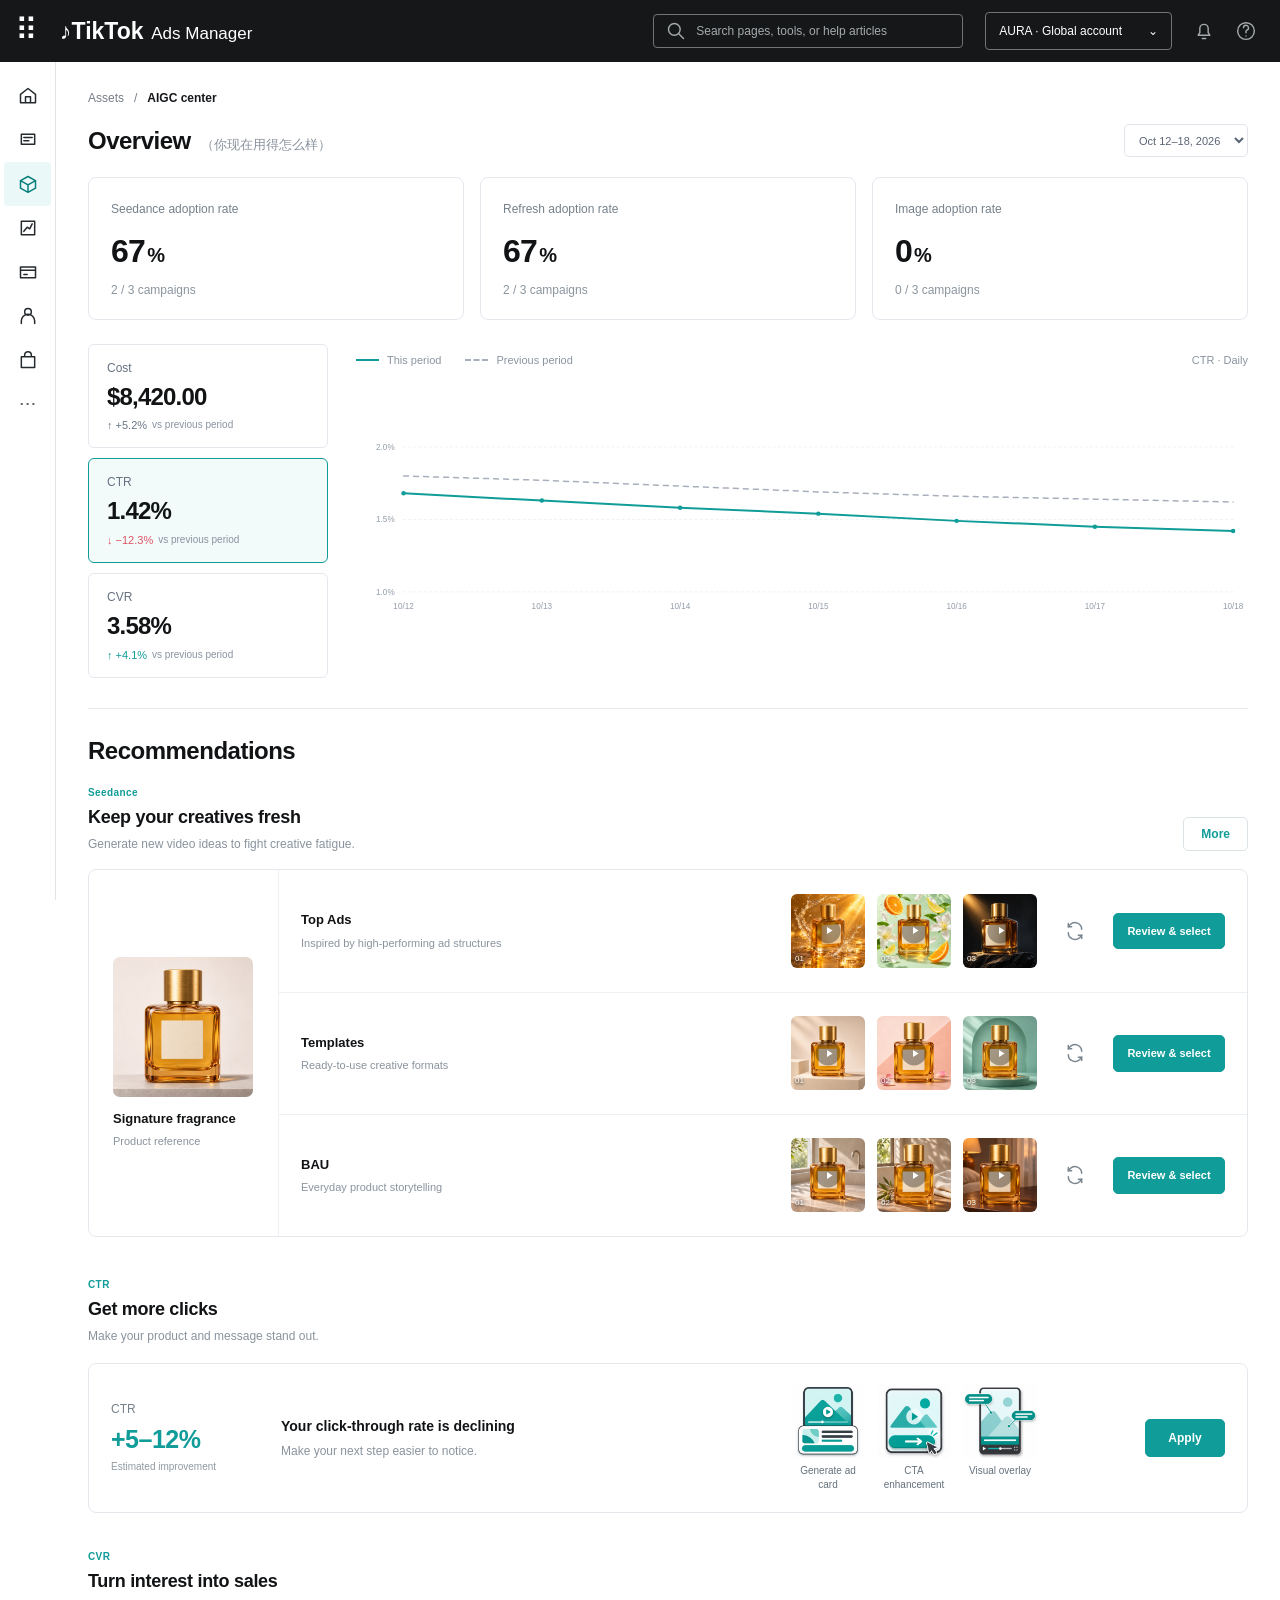
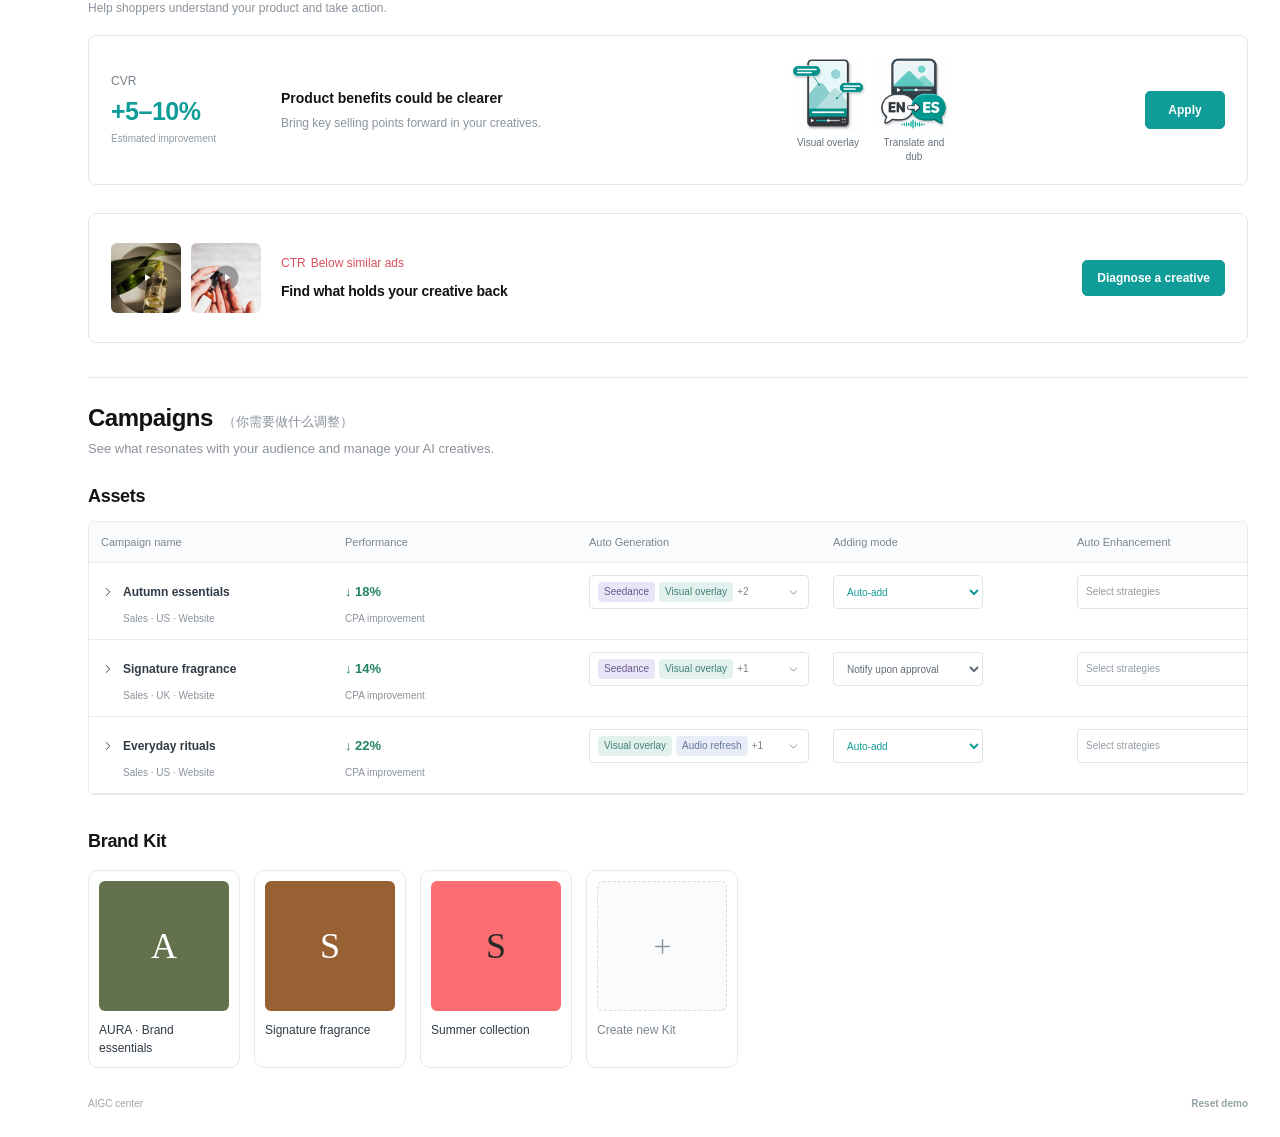
==== commit c8331da9: "Rename AIGC center as Creative Library peer and remove standalone Seedance page" ====
--- a/index.html
+++ b/index.html
@@ -1,2 +1,2 @@
 <!doctype html>
-<html lang="en"><head><meta charset="utf-8"><meta name="viewport" content="width=device-width,initial-scale=1"><title>AI creatives | TikTok Ads Manager</title><meta name="description" content="Interactive TTAM product demo: understand AI strategies, control Brand Kit, review creatives and manage campaign usage."><link rel="stylesheet" href="styles.css"><link rel="stylesheet" href="showcase.css?v=section-spacing-1"><link rel="stylesheet" href="brand-kits.css?v=compact-kits-3"><link rel="stylesheet" href="overview.css?v=product-more-13"><link rel="stylesheet" href="recommendations.css?v=action-labels-6"><link rel="stylesheet" href="enhancements.css?v=4"><link rel="stylesheet" href="seedance-studio.css?v=4"><link rel="stylesheet" href="ttam-shell.css?v=left-navigation-1"><link rel="stylesheet" href="creative-diagnosis.css?v=diagnosis-alignment-21"><link rel="stylesheet" href="product-review.css?v=reference-editor-22"></head><body><div id="app"></div><div id="overlay"></div><div id="toast" role="status" aria-live="polite"></div><script src="showcase.js?v=product-more-13"></script><script src="brand-kits.js?v=compact-kits-3"></script><script src="overview.js?v=compact-review-18"></script><script src="recommendations.js?v=generated-strategies-10"></script><script src="enhancements.js?v=6"></script><script src="creative-photo-catalog.js?v=photo-fix-6"></script><script src="seedance-studio.js?v=photo-fix-6"></script><script src="ttam-shell.js?v=left-navigation-1"></script><script src="creative-diagnosis.js?v=diagnosis-alignment-21"></script><script src="product-review.js?v=reference-editor-22"></script><script src="app.js?v=seedance-studio-1"></script></body></html>
+<html lang="en"><head><meta charset="utf-8"><meta name="viewport" content="width=device-width,initial-scale=1"><title>AIGC center | TikTok Ads Manager</title><meta name="description" content="Interactive TTAM product demo: understand AI strategies, control Brand Kit, review creatives and manage campaign usage."><link rel="stylesheet" href="styles.css"><link rel="stylesheet" href="showcase.css?v=section-spacing-1"><link rel="stylesheet" href="brand-kits.css?v=compact-kits-3"><link rel="stylesheet" href="overview.css?v=product-more-13"><link rel="stylesheet" href="recommendations.css?v=action-labels-6"><link rel="stylesheet" href="enhancements.css?v=4"><link rel="stylesheet" href="seedance-studio.css?v=4"><link rel="stylesheet" href="ttam-shell.css?v=aigc-center-23"><link rel="stylesheet" href="creative-diagnosis.css?v=diagnosis-alignment-21"><link rel="stylesheet" href="product-review.css?v=reference-editor-22"></head><body><div id="app"></div><div id="overlay"></div><div id="toast" role="status" aria-live="polite"></div><script src="showcase.js?v=aigc-center-23"></script><script src="brand-kits.js?v=compact-kits-3"></script><script src="overview.js?v=compact-review-18"></script><script src="recommendations.js?v=generated-strategies-10"></script><script src="enhancements.js?v=6"></script><script src="creative-photo-catalog.js?v=photo-fix-6"></script><script src="seedance-studio.js?v=photo-fix-6"></script><script src="ttam-shell.js?v=aigc-center-23"></script><script src="creative-diagnosis.js?v=diagnosis-alignment-21"></script><script src="product-review.js?v=reference-editor-22"></script><script src="app.js?v=seedance-studio-1"></script></body></html>
--- a/ttam-shell.css
+++ b/ttam-shell.css
@@ -1 +1,3 @@
 .ttam-global-header{height:62px;position:sticky;top:0;z-index:30;background:#151718;color:#fff;display:flex;align-items:center;gap:22px;padding:0 24px 0 15px}.ttam-app-switch{font-size:31px;color:white}.ttam-global-logo{font:400 17px Arial,sans-serif;white-space:nowrap}.ttam-global-logo b{font-size:23px;margin-right:4px}.ttam-global-search{margin-left:auto;border:1px solid #717577;border-radius:4px;height:34px;display:flex;align-items:center;gap:10px;padding:0 12px;color:#a5aaad;font-size:12px;width:310px}.ttam-global-search svg,.ttam-header-icon svg{width:20px;height:20px;fill:none;stroke:currentColor;stroke-width:1.7}.ttam-global-account{display:flex;gap:26px;align-items:center;border:1px solid #717577;padding:9px 13px;border-radius:4px;font-size:12px;white-space:nowrap}.ttam-header-icon{color:#a6abad;display:flex}.ttam-side-nav{position:fixed;z-index:25;top:62px;bottom:0;left:0;width:56px;background:#fff;border-right:1px solid #e1e5e8;overflow:hidden;padding:12px 4px;transition:width .18s;box-sizing:border-box}.ttam-side-nav:hover,.ttam-side-nav:focus-within{width:242px;box-shadow:5px 0 16px #172d3910}.ttam-nav-item{display:flex;align-items:center;gap:14px;height:44px;padding:0 14px;color:#242a2d;font-size:13px;white-space:nowrap;list-style:none;border-radius:4px}.ttam-nav-item svg{width:20px;height:20px;flex:none;fill:none;stroke:currentColor;stroke-width:1.8;stroke-linecap:round;stroke-linejoin:round}.ttam-nav-item::-webkit-details-marker{display:none}.ttam-nav-label,.ttam-nav-caret{opacity:0;transition:opacity .12s}.ttam-side-nav:hover .ttam-nav-label,.ttam-side-nav:focus-within .ttam-nav-label,.ttam-side-nav:hover .ttam-nav-caret,.ttam-side-nav:focus-within .ttam-nav-caret{opacity:1}.ttam-nav-caret{margin-left:auto}.ttam-nav-assets summary{background:#eaf8f7;color:#087f7c;cursor:pointer}.ttam-nav-children{display:none;padding:4px 0 8px 37px;font-size:12px;white-space:nowrap}.ttam-side-nav:hover .ttam-nav-children,.ttam-side-nav:focus-within .ttam-nav-children{display:block}.ttam-nav-children>span,.ttam-library-label{display:block;padding:12px 8px}.ttam-nav-children>a{display:block;margin:2px 0;padding:10px 8px 10px 20px;color:#626b72;text-decoration:none;border-radius:4px}.ttam-nav-children>a[aria-current]{background:#eaf8f7;color:#087f7c;font-weight:600}.ttam-nav-children>a:hover{background:#f2f6f6}.ttam-left-navigation .creative-main{margin-left:56px;max-width:none;padding-left:32px;padding-right:32px}.ttam-left-navigation .sd-studio{z-index:60}@media(max-width:1000px){.ttam-global-search{width:210px}.ttam-global-header{gap:15px}.ttam-global-account{gap:10px}}@media(max-width:700px){.ttam-global-search{display:none}.ttam-global-header{padding-right:14px;gap:12px}.ttam-global-logo{font-size:12px}.ttam-global-logo b{font-size:18px}.ttam-global-account{margin-left:auto;border:0;font-size:10px;padding:0}.ttam-header-icon{display:none}.ttam-left-navigation .creative-main{padding-left:20px;padding-right:20px}.ttam-side-nav{overflow-y:auto}.ttam-nav-item{height:40px}}
+
+.ttam-nav-children>a.ttam-aigc-link{padding:12px 8px;font-size:12px;line-height:18px}.ttam-library-label{font-size:12px;line-height:18px}
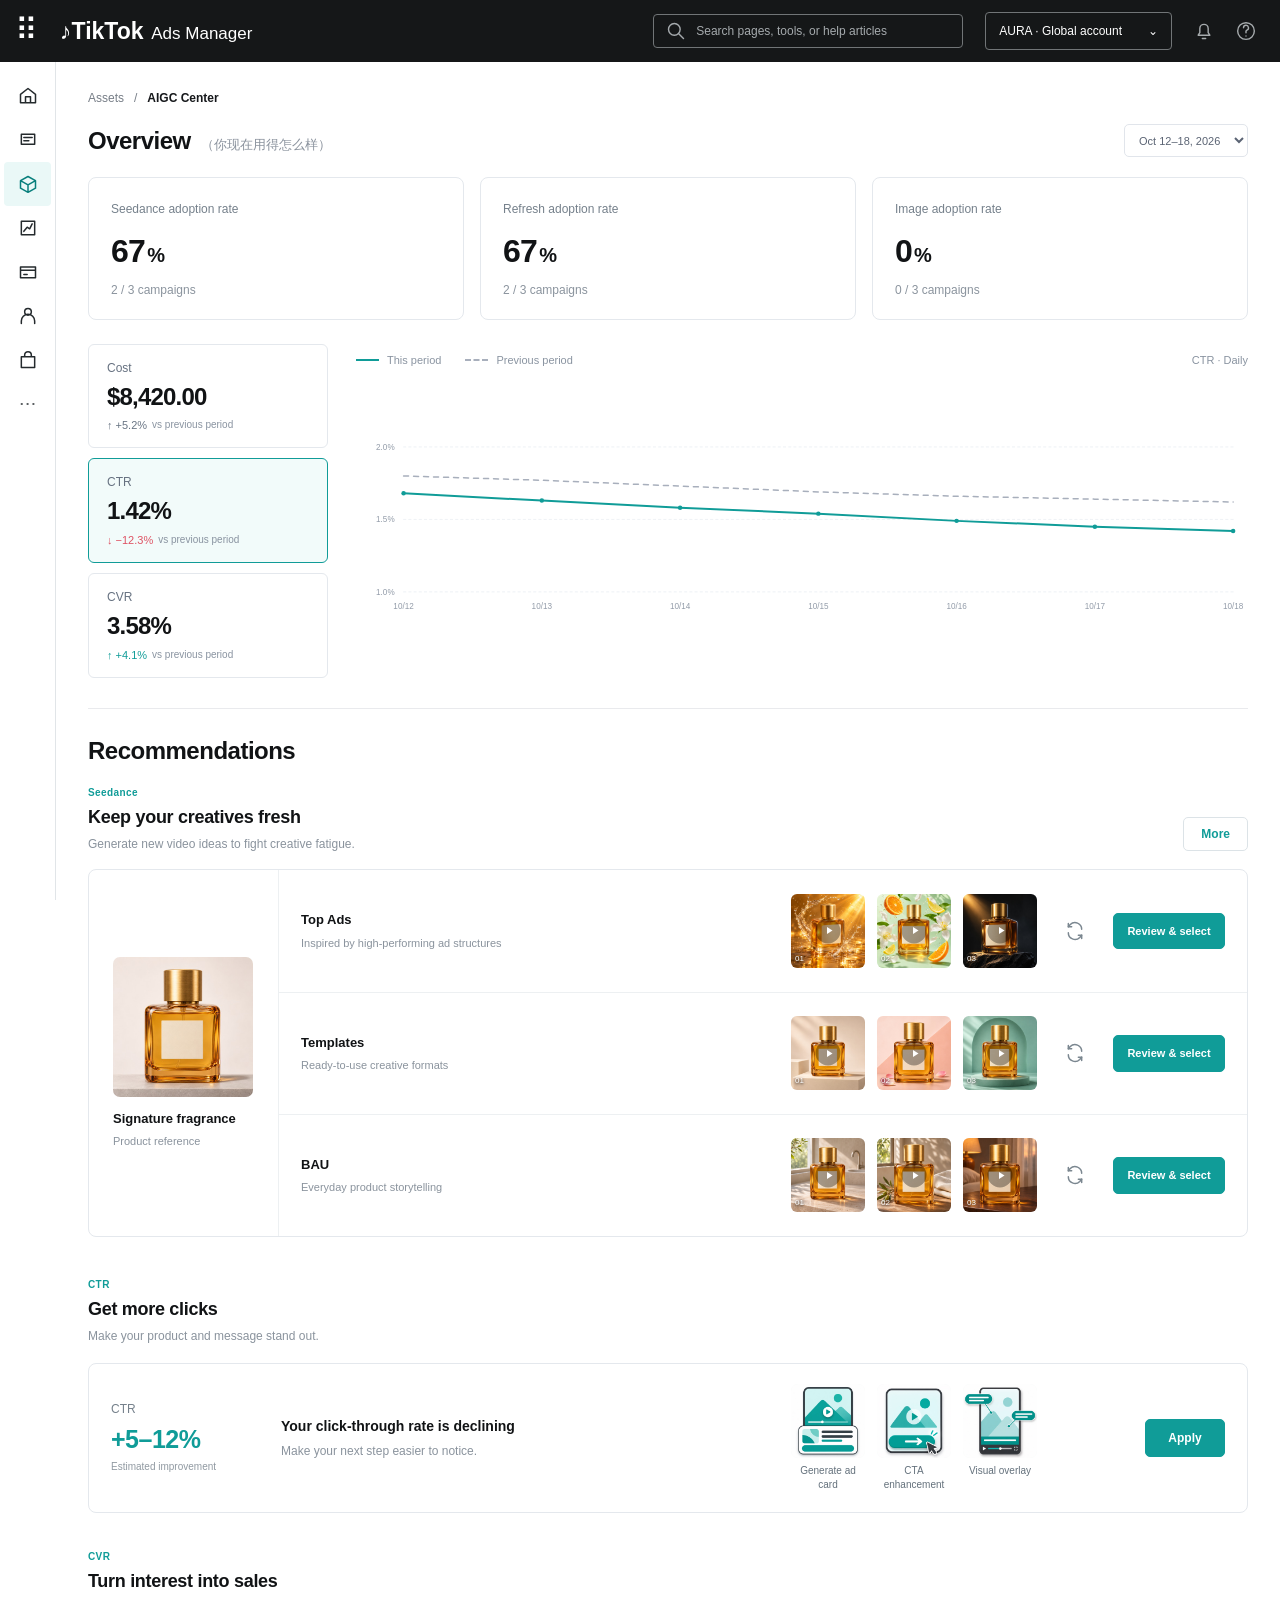
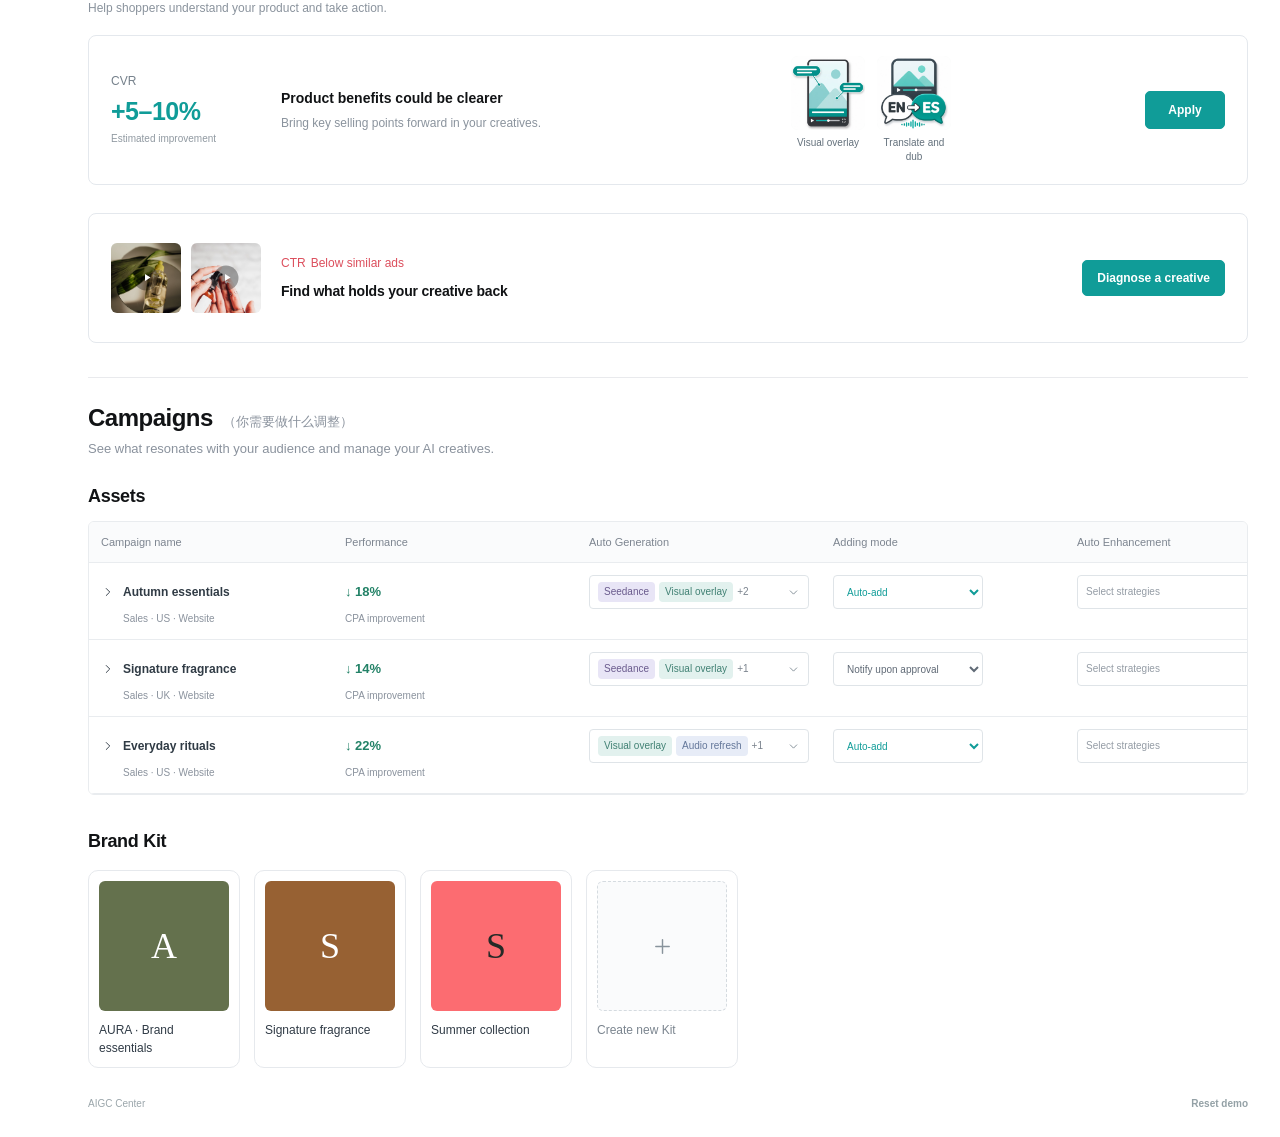
==== commit 6e81e0a7: "Capitalize Center in AIGC Center" ====
--- a/index.html
+++ b/index.html
@@ -1,2 +1,2 @@
 <!doctype html>
-<html lang="en"><head><meta charset="utf-8"><meta name="viewport" content="width=device-width,initial-scale=1"><title>AIGC center | TikTok Ads Manager</title><meta name="description" content="Interactive TTAM product demo: understand AI strategies, control Brand Kit, review creatives and manage campaign usage."><link rel="stylesheet" href="styles.css"><link rel="stylesheet" href="showcase.css?v=section-spacing-1"><link rel="stylesheet" href="brand-kits.css?v=compact-kits-3"><link rel="stylesheet" href="overview.css?v=product-more-13"><link rel="stylesheet" href="recommendations.css?v=action-labels-6"><link rel="stylesheet" href="enhancements.css?v=4"><link rel="stylesheet" href="seedance-studio.css?v=4"><link rel="stylesheet" href="ttam-shell.css?v=aigc-center-23"><link rel="stylesheet" href="creative-diagnosis.css?v=diagnosis-alignment-21"><link rel="stylesheet" href="product-review.css?v=reference-editor-22"></head><body><div id="app"></div><div id="overlay"></div><div id="toast" role="status" aria-live="polite"></div><script src="showcase.js?v=aigc-center-23"></script><script src="brand-kits.js?v=compact-kits-3"></script><script src="overview.js?v=compact-review-18"></script><script src="recommendations.js?v=generated-strategies-10"></script><script src="enhancements.js?v=6"></script><script src="creative-photo-catalog.js?v=photo-fix-6"></script><script src="seedance-studio.js?v=photo-fix-6"></script><script src="ttam-shell.js?v=aigc-center-23"></script><script src="creative-diagnosis.js?v=diagnosis-alignment-21"></script><script src="product-review.js?v=reference-editor-22"></script><script src="app.js?v=seedance-studio-1"></script></body></html>
+<html lang="en"><head><meta charset="utf-8"><meta name="viewport" content="width=device-width,initial-scale=1"><title>AIGC Center | TikTok Ads Manager</title><meta name="description" content="Interactive TTAM product demo: understand AI strategies, control Brand Kit, review creatives and manage campaign usage."><link rel="stylesheet" href="styles.css"><link rel="stylesheet" href="showcase.css?v=section-spacing-1"><link rel="stylesheet" href="brand-kits.css?v=compact-kits-3"><link rel="stylesheet" href="overview.css?v=product-more-13"><link rel="stylesheet" href="recommendations.css?v=action-labels-6"><link rel="stylesheet" href="enhancements.css?v=4"><link rel="stylesheet" href="seedance-studio.css?v=4"><link rel="stylesheet" href="ttam-shell.css?v=aigc-center-24"><link rel="stylesheet" href="creative-diagnosis.css?v=diagnosis-alignment-21"><link rel="stylesheet" href="product-review.css?v=reference-editor-22"></head><body><div id="app"></div><div id="overlay"></div><div id="toast" role="status" aria-live="polite"></div><script src="showcase.js?v=aigc-center-24"></script><script src="brand-kits.js?v=compact-kits-3"></script><script src="overview.js?v=compact-review-18"></script><script src="recommendations.js?v=generated-strategies-10"></script><script src="enhancements.js?v=6"></script><script src="creative-photo-catalog.js?v=photo-fix-6"></script><script src="seedance-studio.js?v=photo-fix-6"></script><script src="ttam-shell.js?v=aigc-center-24"></script><script src="creative-diagnosis.js?v=diagnosis-alignment-21"></script><script src="product-review.js?v=reference-editor-22"></script><script src="app.js?v=seedance-studio-1"></script></body></html>
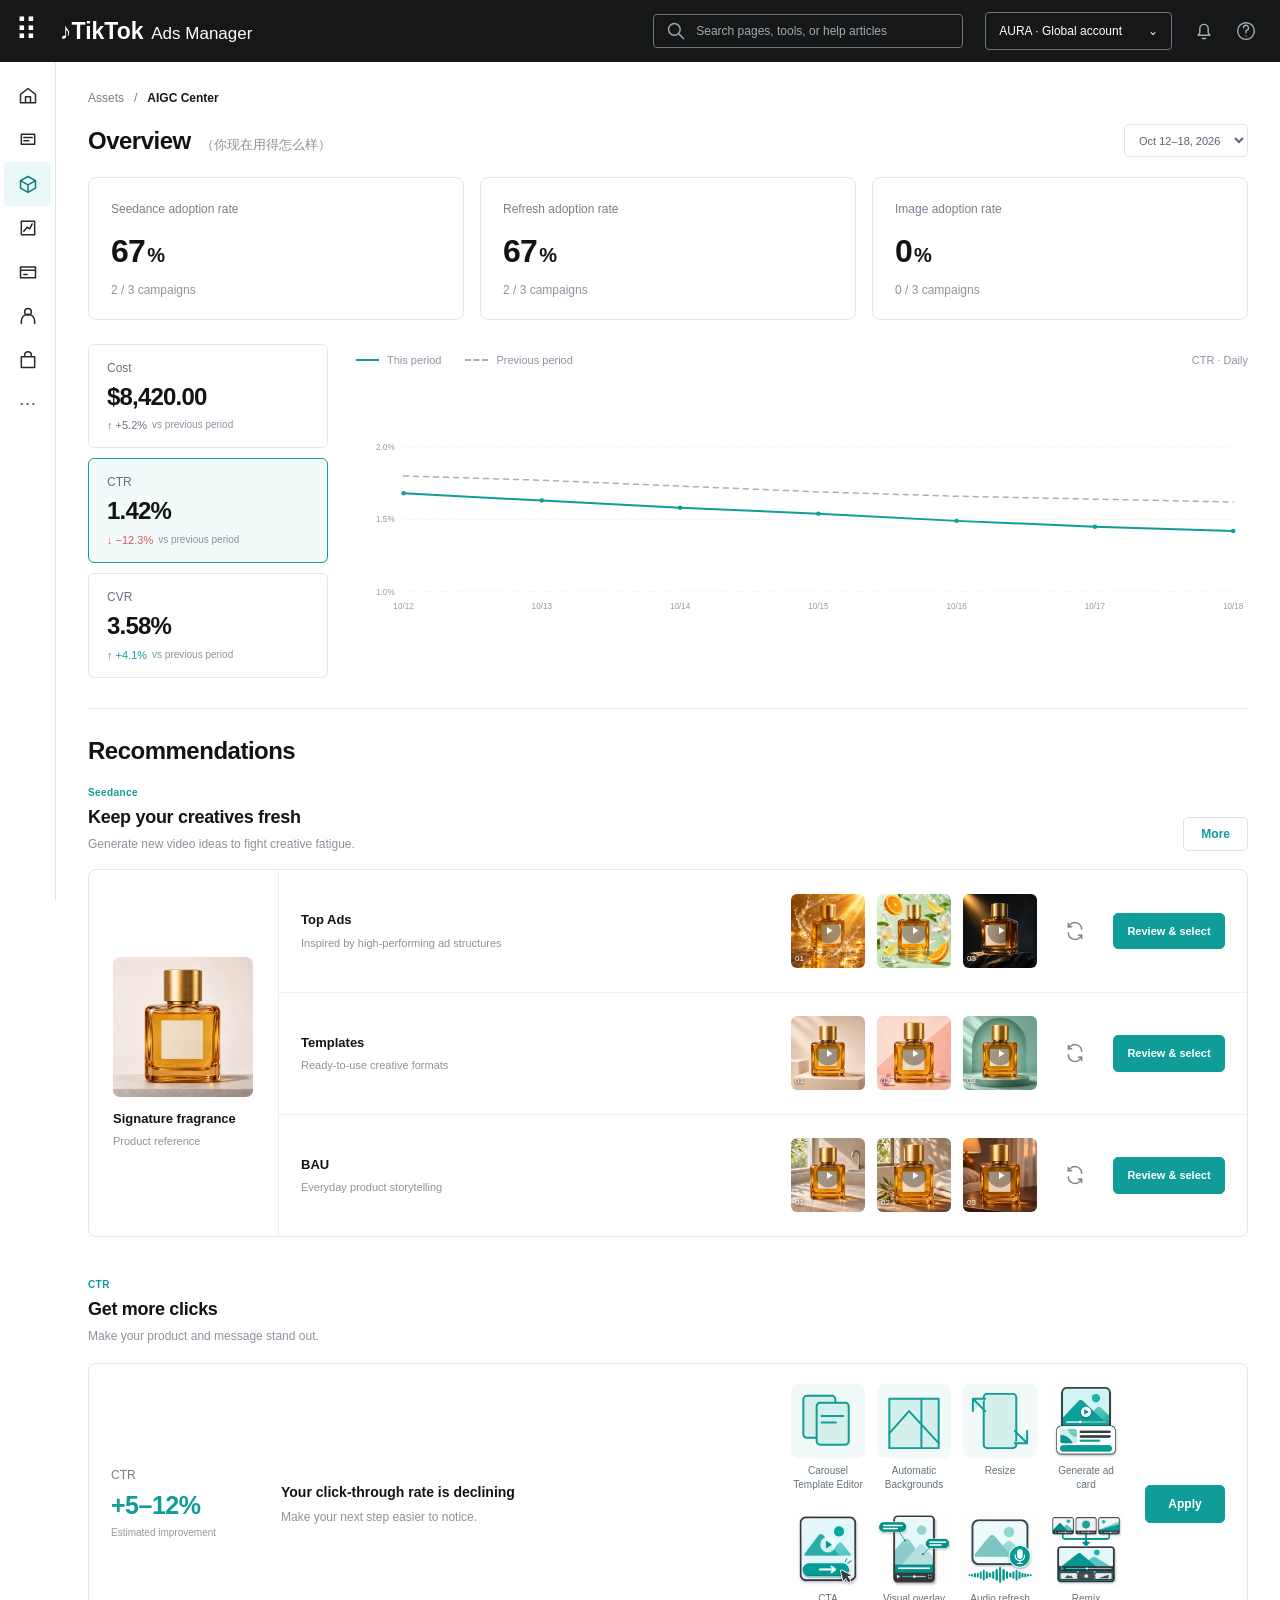
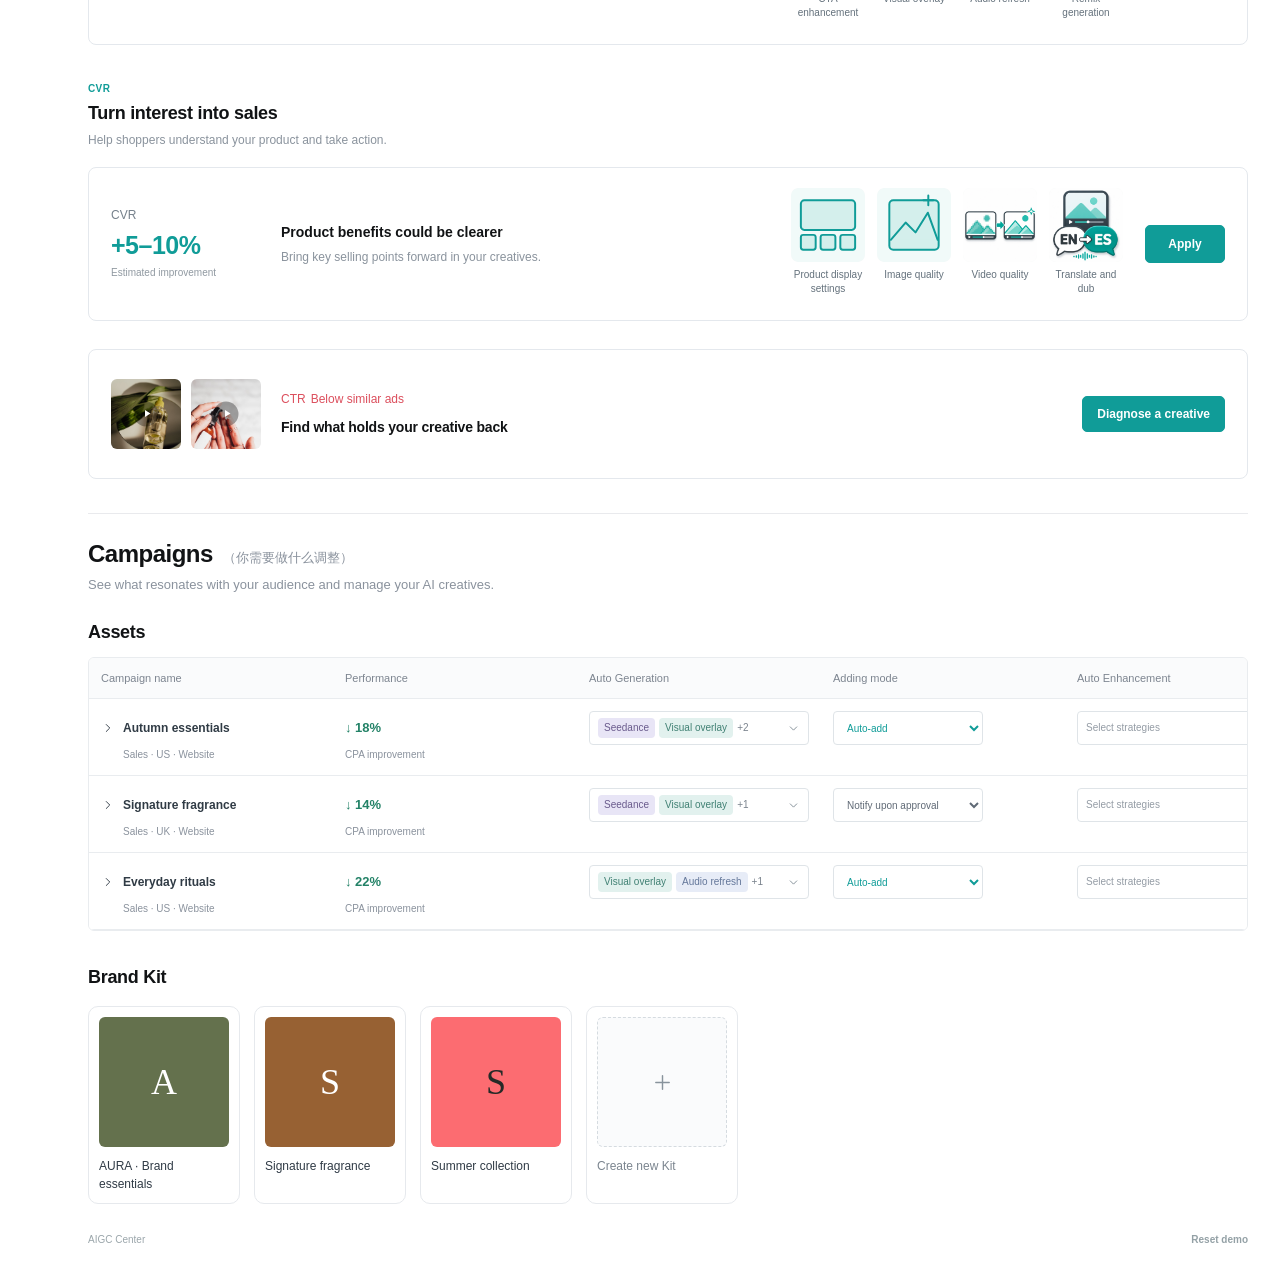
==== commit 6c481d04: "Include all distinct refresh and enhancement strategies in CTR and CVR recommendations" ====
--- a/index.html
+++ b/index.html
@@ -1,2 +1,2 @@
 <!doctype html>
-<html lang="en"><head><meta charset="utf-8"><meta name="viewport" content="width=device-width,initial-scale=1"><title>AIGC Center | TikTok Ads Manager</title><meta name="description" content="Interactive TTAM product demo: understand AI strategies, control Brand Kit, review creatives and manage campaign usage."><link rel="stylesheet" href="styles.css"><link rel="stylesheet" href="showcase.css?v=section-spacing-1"><link rel="stylesheet" href="brand-kits.css?v=compact-kits-3"><link rel="stylesheet" href="overview.css?v=product-more-13"><link rel="stylesheet" href="recommendations.css?v=action-labels-6"><link rel="stylesheet" href="enhancements.css?v=4"><link rel="stylesheet" href="seedance-studio.css?v=4"><link rel="stylesheet" href="ttam-shell.css?v=aigc-center-24"><link rel="stylesheet" href="creative-diagnosis.css?v=diagnosis-alignment-21"><link rel="stylesheet" href="product-review.css?v=reference-editor-22"></head><body><div id="app"></div><div id="overlay"></div><div id="toast" role="status" aria-live="polite"></div><script src="showcase.js?v=aigc-center-24"></script><script src="brand-kits.js?v=compact-kits-3"></script><script src="overview.js?v=compact-review-18"></script><script src="recommendations.js?v=generated-strategies-10"></script><script src="enhancements.js?v=6"></script><script src="creative-photo-catalog.js?v=photo-fix-6"></script><script src="seedance-studio.js?v=photo-fix-6"></script><script src="ttam-shell.js?v=aigc-center-24"></script><script src="creative-diagnosis.js?v=diagnosis-alignment-21"></script><script src="product-review.js?v=reference-editor-22"></script><script src="app.js?v=seedance-studio-1"></script></body></html>
+<html lang="en"><head><meta charset="utf-8"><meta name="viewport" content="width=device-width,initial-scale=1"><title>AIGC Center | TikTok Ads Manager</title><meta name="description" content="Interactive TTAM product demo: understand AI strategies, control Brand Kit, review creatives and manage campaign usage."><link rel="stylesheet" href="styles.css"><link rel="stylesheet" href="showcase.css?v=section-spacing-1"><link rel="stylesheet" href="brand-kits.css?v=compact-kits-3"><link rel="stylesheet" href="overview.css?v=all-strategies-25"><link rel="stylesheet" href="recommendations.css?v=action-labels-6"><link rel="stylesheet" href="enhancements.css?v=4"><link rel="stylesheet" href="seedance-studio.css?v=4"><link rel="stylesheet" href="ttam-shell.css?v=aigc-center-24"><link rel="stylesheet" href="creative-diagnosis.css?v=diagnosis-alignment-21"><link rel="stylesheet" href="product-review.css?v=reference-editor-22"></head><body><div id="app"></div><div id="overlay"></div><div id="toast" role="status" aria-live="polite"></div><script src="showcase.js?v=aigc-center-24"></script><script src="brand-kits.js?v=compact-kits-3"></script><script src="overview.js?v=all-strategies-25"></script><script src="recommendations.js?v=all-strategies-25"></script><script src="enhancements.js?v=all-strategies-25"></script><script src="creative-photo-catalog.js?v=photo-fix-6"></script><script src="seedance-studio.js?v=photo-fix-6"></script><script src="ttam-shell.js?v=aigc-center-24"></script><script src="creative-diagnosis.js?v=diagnosis-alignment-21"></script><script src="product-review.js?v=reference-editor-22"></script><script src="app.js?v=seedance-studio-1"></script></body></html>
--- a/overview.css
+++ b/overview.css
@@ -26,3 +26,8 @@
 @media(max-width:650px){.ov-opportunity-row,.product-seedance-row{grid-template-columns:minmax(0,1fr) 32px 70px;gap:8px;padding:14px}.ov-opportunity-strategies,.product-seedance-samples{grid-template-columns:repeat(3,54px);gap:6px}.ov-opportunity-strategy,.ov-opportunity-strategy span{width:54px}.ov-opportunity-strategy img{width:54px;height:54px;min-height:54px}.ov-opportunity-strategy{min-height:96px}.product-seedance-sample{width:54px;height:54px}.ov-opportunity-row>.btn,.product-seedance-row>.btn{width:70px}.ov-refresh-spacer,.product-seedance-regenerate{width:32px}}
 
 .product-seedance-heading{position:relative;padding-right:90px}.product-seedance-more{position:absolute;right:0;bottom:2px;border:1px solid #dce3e7;background:#fff;color:var(--accent);border-radius:5px;font:550 12px/18px Arial,sans-serif;padding:7px 17px;cursor:pointer}.product-seedance-more:hover{background:#edf8f7;border-color:#109c98}.seedance-products-drawer{position:fixed;inset:0 0 0 auto;margin:0;width:min(1220px,94vw);height:100dvh;max-width:none;max-height:none;padding:0;border:0;border-left:1px solid #e4e8ed;background:#fff;color:#20272d;box-shadow:-12px 0 45px #172a3520;overflow:auto}.seedance-products-drawer::backdrop{background:#131b2260}.seedance-products-drawer-head{position:sticky;top:0;z-index:3;display:flex;align-items:flex-start;justify-content:space-between;gap:20px;padding:26px 28px 22px;border-bottom:1px solid #e9edf0;background:#fff}.seedance-products-drawer-head span{font-size:10px;font-weight:600;color:var(--accent)}.seedance-products-drawer-head h2{font-size:22px;line-height:30px;margin-top:5px;font-weight:600;letter-spacing:-.4px}.seedance-products-drawer-head p{font-size:12px;color:#8b949e;margin-top:5px}.seedance-products-close{width:32px;height:32px;border:0;background:#f5f7f8;border-radius:5px;display:grid;place-items:center;color:#697680;cursor:pointer}.seedance-products-close svg{width:18px;height:18px;fill:none;stroke:currentColor;stroke-width:1.7}.seedance-products-drawer-body{padding:24px 28px}.seedance-products-drawer .product-seedance-block{margin-bottom:20px;grid-template-columns:170px minmax(0,1fr)}.seedance-products-drawer .product-seedance-product{padding:18px}.seedance-products-drawer .product-seedance-product>img{width:132px;height:132px}.seedance-products-drawer .product-seedance-row{grid-template-columns:minmax(120px,1fr) 246px 36px 80px;gap:16px;padding:18px}.seedance-products-drawer .product-seedance-direction{grid-column:1;grid-row:1}.seedance-products-drawer .product-seedance-samples{grid-column:2;grid-row:1}.seedance-products-drawer .product-seedance-regenerate{grid-column:3;grid-row:1}.seedance-products-drawer .product-seedance-row>.btn{grid-column:4;grid-row:1}@media(max-width:950px){.seedance-products-drawer .product-seedance-row{grid-template-columns:minmax(0,1fr) 32px 70px;gap:10px}.seedance-products-drawer .product-seedance-direction{grid-column:1/-1;grid-row:1}.seedance-products-drawer .product-seedance-samples{grid-column:1;grid-row:2;grid-template-columns:repeat(3,54px);gap:8px}.seedance-products-drawer .product-seedance-sample{width:54px;height:54px}.seedance-products-drawer .product-seedance-regenerate{grid-column:2;grid-row:2}.seedance-products-drawer .product-seedance-row>.btn{grid-column:3;grid-row:2;width:70px}}@media(max-width:600px){.seedance-products-drawer{width:100vw}.seedance-products-drawer-head{padding:20px}.seedance-products-drawer-body{padding:16px}.seedance-products-drawer .product-seedance-block{grid-template-columns:1fr}.seedance-products-drawer .product-seedance-product{border-right:0;border-bottom:1px solid #edf0f2}.seedance-products-drawer .product-seedance-product>img{width:92px;height:92px}}
+
+/* Full strategy coverage, consistent tiles and action alignment. */
+.ov-opportunity-row{grid-template-columns:150px minmax(160px,1fr) 332px 36px 112px}.ov-opportunity-strategies{grid-template-columns:repeat(4,74px);gap:16px 12px}.ov-opportunity-strategy{min-height:112px}.ov-opportunity-row>.btn{width:80px}
+@media(max-width:1100px){.ov-opportunity-row{grid-template-columns:minmax(160px,1fr) 36px 112px}.ov-opportunity-strategies{grid-column:1;grid-row:3}.ov-opportunity-row>.btn{grid-column:3;grid-row:3}}
+@media(max-width:650px){.ov-opportunity-row{grid-template-columns:minmax(0,1fr) 32px 70px}.ov-opportunity-strategies{grid-template-columns:repeat(3,54px);gap:12px 6px}}
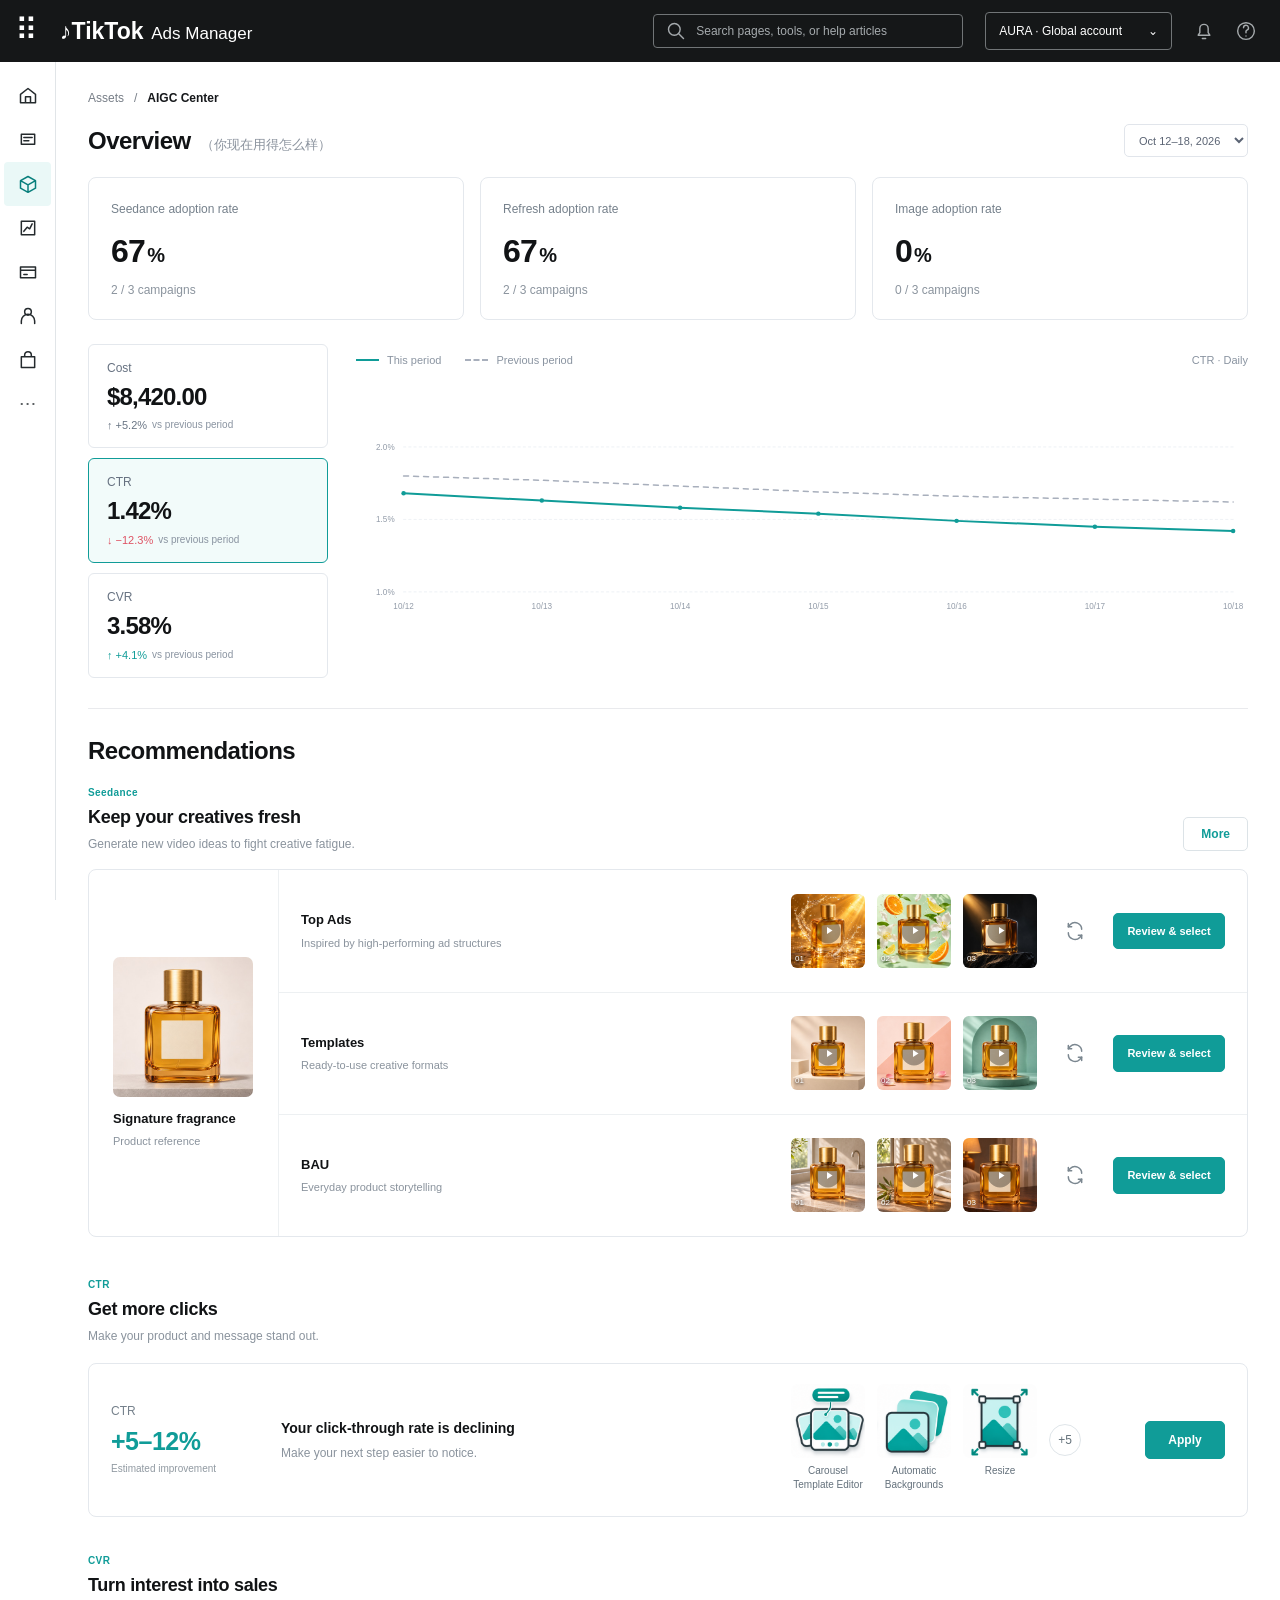
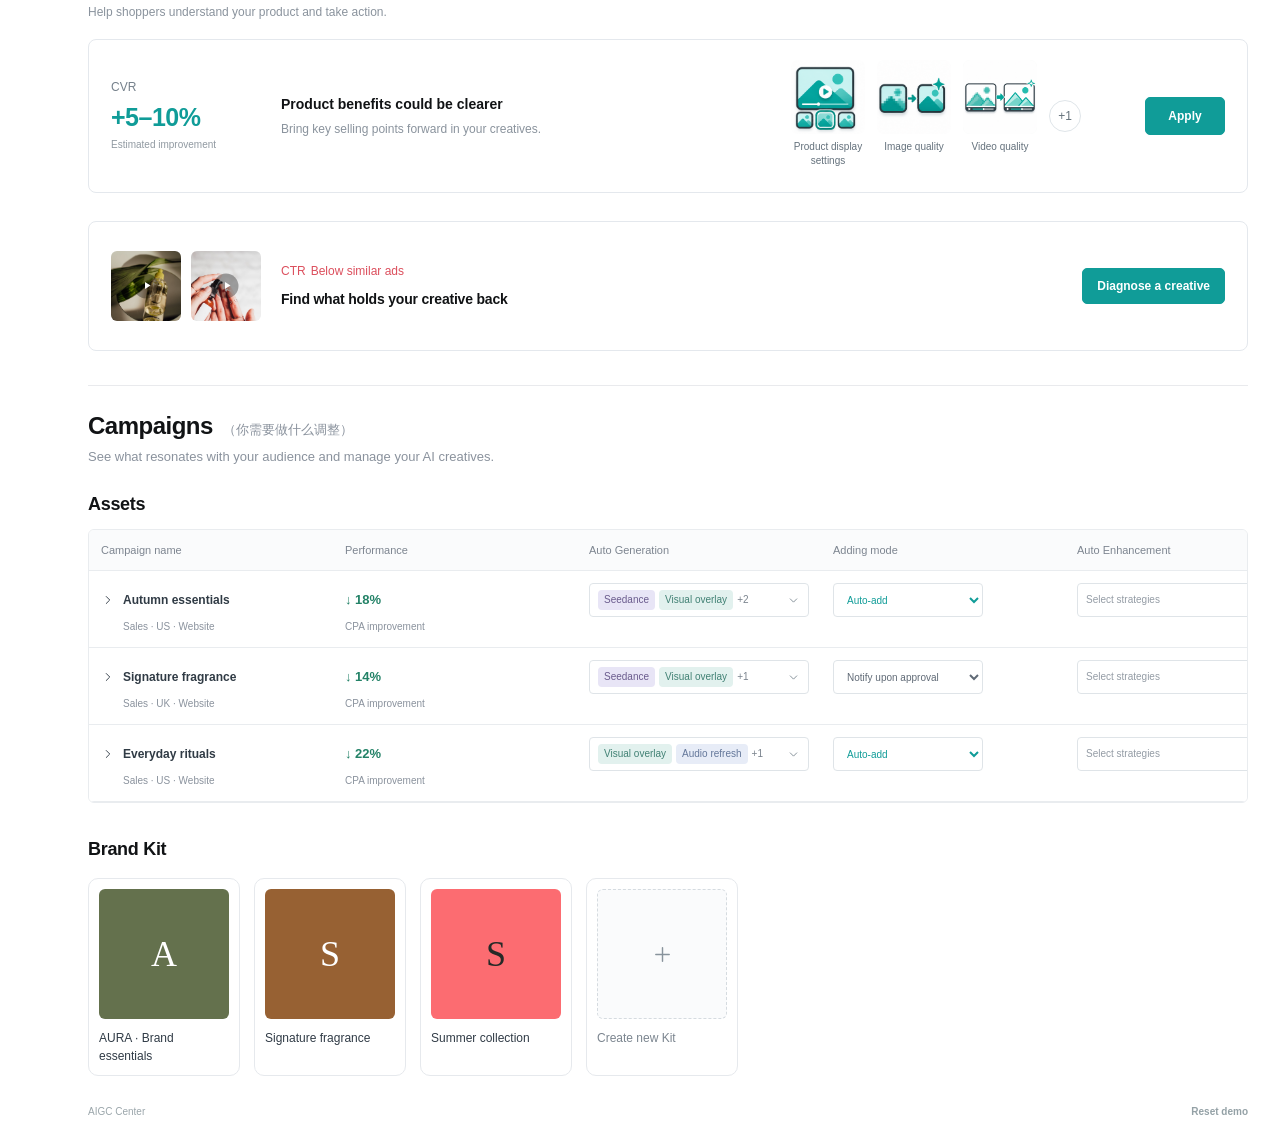
==== commit c74479e4: "Match strategy illustrations and show three recommendations with overflow counts" ====
--- a/index.html
+++ b/index.html
@@ -1,2 +1,2 @@
 <!doctype html>
-<html lang="en"><head><meta charset="utf-8"><meta name="viewport" content="width=device-width,initial-scale=1"><title>AIGC Center | TikTok Ads Manager</title><meta name="description" content="Interactive TTAM product demo: understand AI strategies, control Brand Kit, review creatives and manage campaign usage."><link rel="stylesheet" href="styles.css"><link rel="stylesheet" href="showcase.css?v=section-spacing-1"><link rel="stylesheet" href="brand-kits.css?v=compact-kits-3"><link rel="stylesheet" href="overview.css?v=all-strategies-25"><link rel="stylesheet" href="recommendations.css?v=action-labels-6"><link rel="stylesheet" href="enhancements.css?v=4"><link rel="stylesheet" href="seedance-studio.css?v=4"><link rel="stylesheet" href="ttam-shell.css?v=aigc-center-24"><link rel="stylesheet" href="creative-diagnosis.css?v=diagnosis-alignment-21"><link rel="stylesheet" href="product-review.css?v=reference-editor-22"></head><body><div id="app"></div><div id="overlay"></div><div id="toast" role="status" aria-live="polite"></div><script src="showcase.js?v=aigc-center-24"></script><script src="brand-kits.js?v=compact-kits-3"></script><script src="overview.js?v=all-strategies-25"></script><script src="recommendations.js?v=all-strategies-25"></script><script src="enhancements.js?v=all-strategies-25"></script><script src="creative-photo-catalog.js?v=photo-fix-6"></script><script src="seedance-studio.js?v=photo-fix-6"></script><script src="ttam-shell.js?v=aigc-center-24"></script><script src="creative-diagnosis.js?v=diagnosis-alignment-21"></script><script src="product-review.js?v=reference-editor-22"></script><script src="app.js?v=seedance-studio-1"></script></body></html>
+<html lang="en"><head><meta charset="utf-8"><meta name="viewport" content="width=device-width,initial-scale=1"><title>AIGC Center | TikTok Ads Manager</title><meta name="description" content="Interactive TTAM product demo: understand AI strategies, control Brand Kit, review creatives and manage campaign usage."><link rel="stylesheet" href="styles.css"><link rel="stylesheet" href="showcase.css?v=section-spacing-1"><link rel="stylesheet" href="brand-kits.css?v=compact-kits-3"><link rel="stylesheet" href="overview.css?v=compact-strategies-26"><link rel="stylesheet" href="recommendations.css?v=action-labels-6"><link rel="stylesheet" href="enhancements.css?v=4"><link rel="stylesheet" href="seedance-studio.css?v=4"><link rel="stylesheet" href="ttam-shell.css?v=aigc-center-24"><link rel="stylesheet" href="creative-diagnosis.css?v=diagnosis-alignment-21"><link rel="stylesheet" href="product-review.css?v=reference-editor-22"></head><body><div id="app"></div><div id="overlay"></div><div id="toast" role="status" aria-live="polite"></div><script src="showcase.js?v=aigc-center-24"></script><script src="brand-kits.js?v=compact-kits-3"></script><script src="overview.js?v=compact-strategies-26"></script><script src="recommendations.js?v=compact-strategies-26"></script><script src="enhancements.js?v=compact-strategies-26"></script><script src="creative-photo-catalog.js?v=photo-fix-6"></script><script src="seedance-studio.js?v=photo-fix-6"></script><script src="ttam-shell.js?v=aigc-center-24"></script><script src="creative-diagnosis.js?v=diagnosis-alignment-21"></script><script src="product-review.js?v=reference-editor-22"></script><script src="app.js?v=seedance-studio-1"></script></body></html>
--- a/overview.css
+++ b/overview.css
@@ -31,3 +31,10 @@
 .ov-opportunity-row{grid-template-columns:150px minmax(160px,1fr) 332px 36px 112px}.ov-opportunity-strategies{grid-template-columns:repeat(4,74px);gap:16px 12px}.ov-opportunity-strategy{min-height:112px}.ov-opportunity-row>.btn{width:80px}
 @media(max-width:1100px){.ov-opportunity-row{grid-template-columns:minmax(160px,1fr) 36px 112px}.ov-opportunity-strategies{grid-column:1;grid-row:3}.ov-opportunity-row>.btn{grid-column:3;grid-row:3}}
 @media(max-width:650px){.ov-opportunity-row{grid-template-columns:minmax(0,1fr) 32px 70px}.ov-opportunity-strategies{grid-template-columns:repeat(3,54px);gap:12px 6px}}
+
+.ov-opportunity-row{grid-template-columns:150px minmax(160px,1fr) 290px 36px 112px}.ov-opportunity-strategies{grid-template-columns:repeat(3,74px) 32px;gap:12px;align-items:start}.ov-strategy-more{align-self:center;width:32px;height:32px;border:1px solid #dfe5e9;border-radius:50%;background:#fff;color:#65727b;font-size:12px;cursor:pointer}.ov-strategy-more:hover{border-color:#109c98;color:#109c98;background:#f1faf9}
+#rec-all-strategies{border:1px solid #e2e7eb;border-radius:12px;width:min(640px,90vw);padding:24px;color:#172025}#rec-all-strategies::backdrop{background:#0005}#rec-all-strategies header{display:flex;align-items:center;justify-content:space-between;margin-bottom:24px}#rec-all-strategies h2{font-size:20px;margin:0}.rec-all-grid{display:grid;grid-template-columns:repeat(4,minmax(0,1fr));gap:24px 16px}.rec-all-grid .ov-opportunity-strategy{justify-self:center}
+@media(max-width:1100px){.ov-opportunity-row{grid-template-columns:minmax(160px,1fr) 36px 112px}}
+@media(max-width:650px){.ov-opportunity-row{grid-template-columns:minmax(0,1fr) 32px 70px}.ov-opportunity-strategies{grid-template-columns:repeat(3,54px) 28px;gap:6px}.ov-strategy-more{width:28px;height:28px}.rec-all-grid{grid-template-columns:repeat(3,1fr)}}
+
+.rec-matched-art{display:block!important;flex:none;width:74px!important;height:74px!important;min-height:74px!important;margin:0 0 6px!important;background-image:url('assets/generated-strategies-v1/strategy-icons-matched.png');background-size:500% auto;background-repeat:no-repeat;border-radius:8px}.rec-preview-image>.rec-matched-art{width:100%!important;height:auto!important;aspect-ratio:1;margin:0!important}.ov-opportunity-strategy .rec-matched-art{line-height:0}@media(max-width:650px){.ov-opportunity-strategy .rec-matched-art{width:54px!important;height:54px!important;min-height:54px!important}}
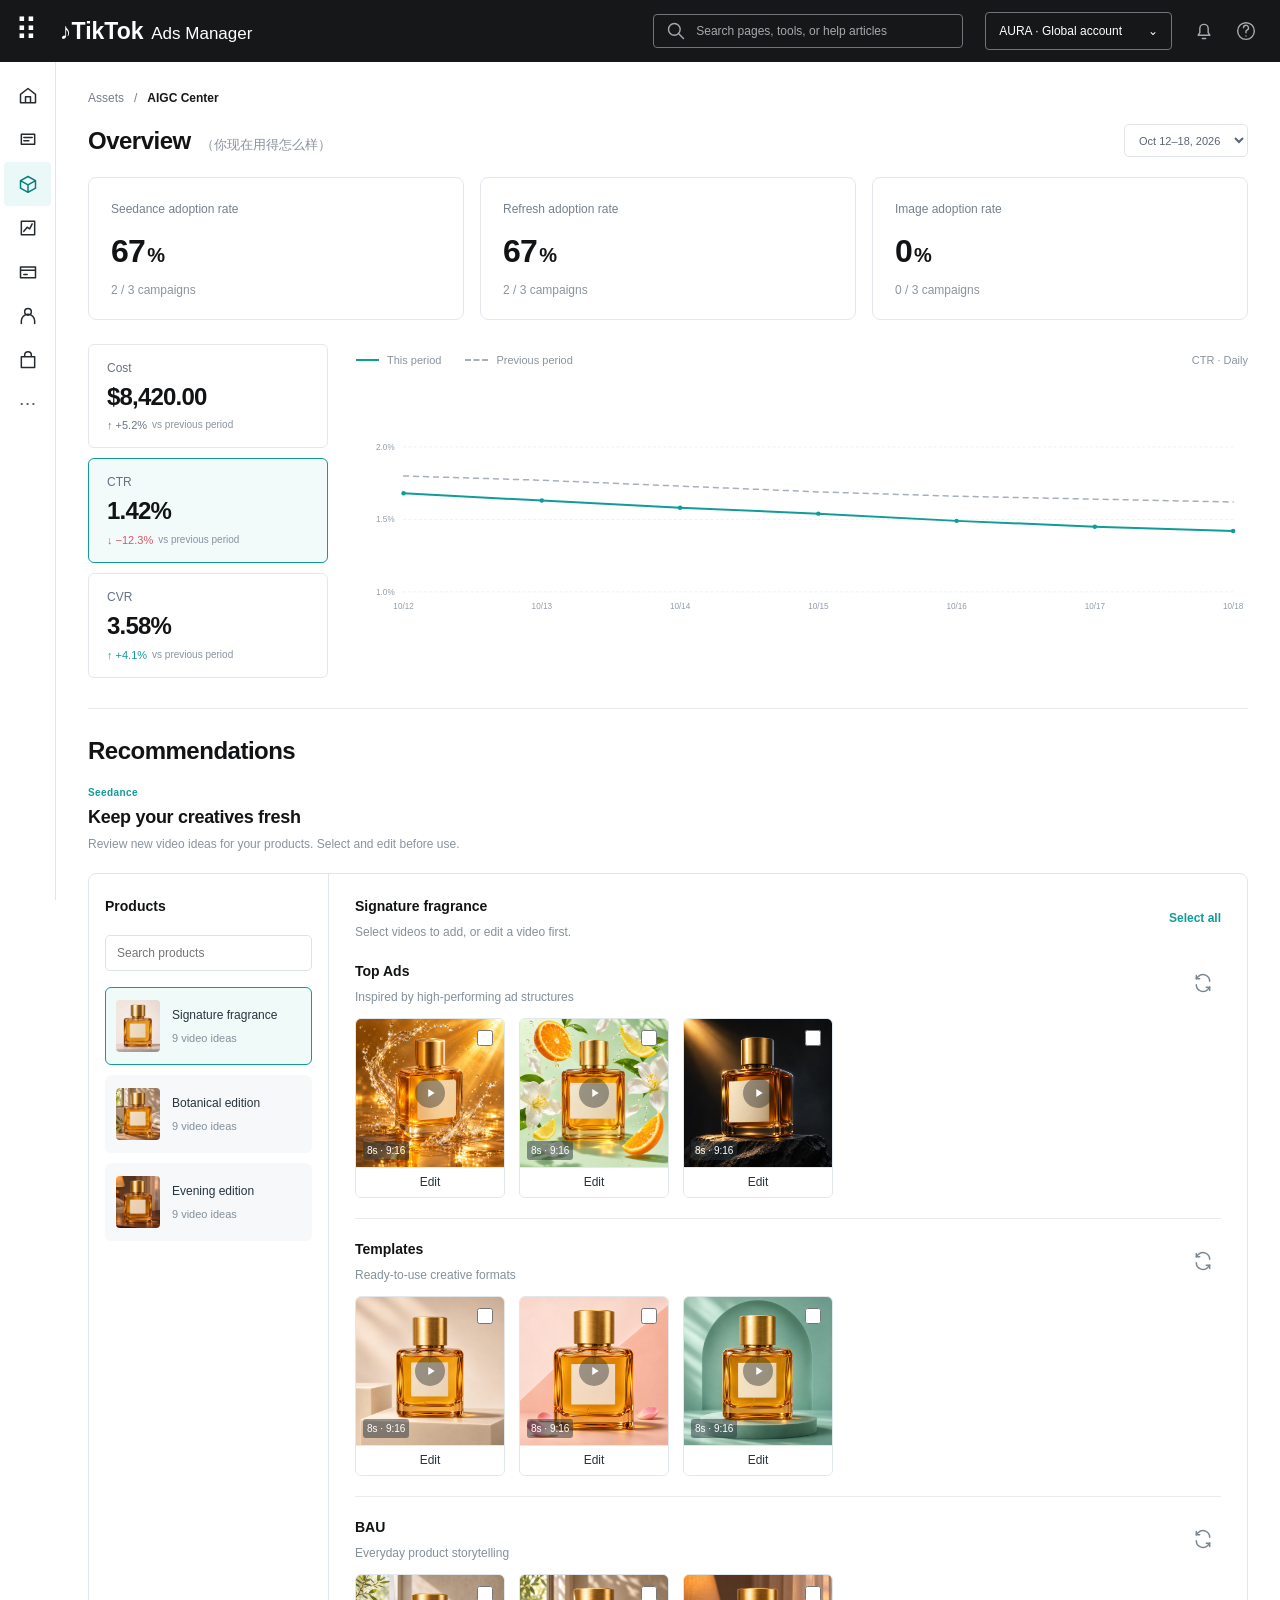
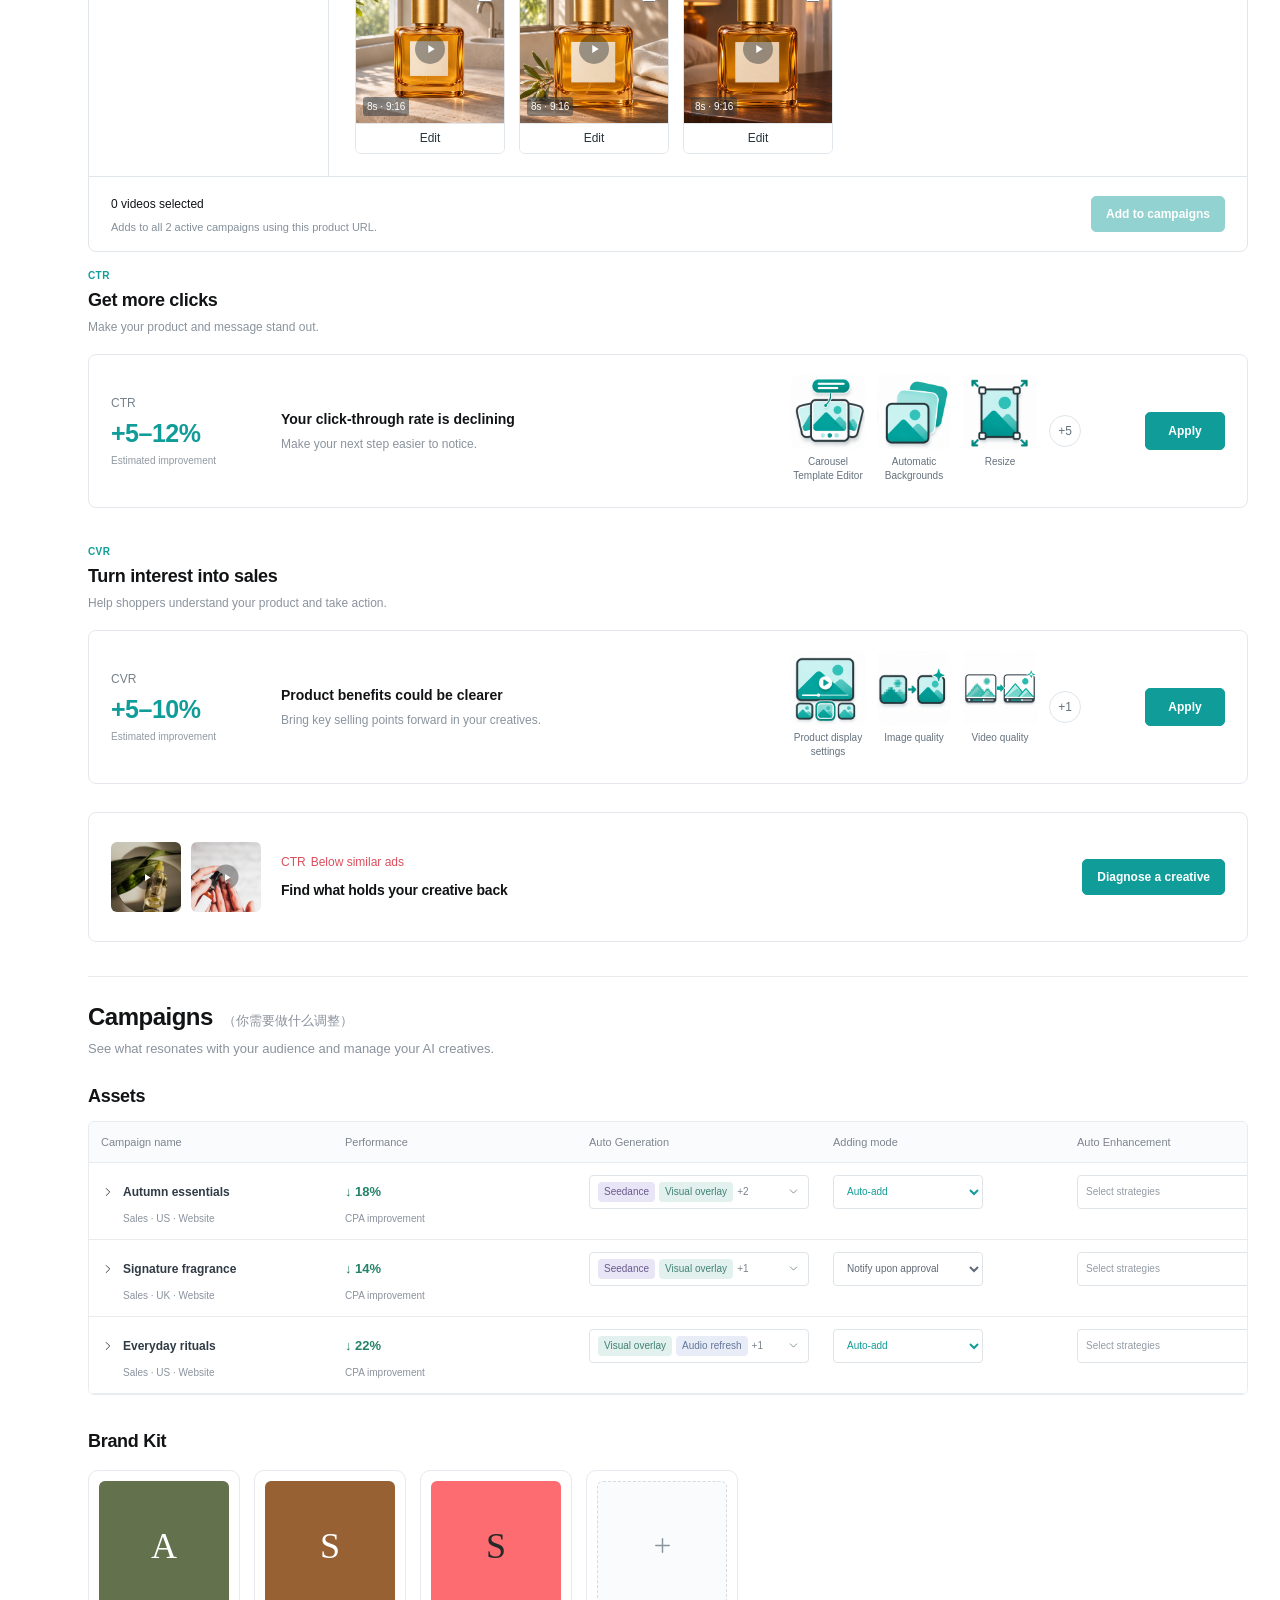
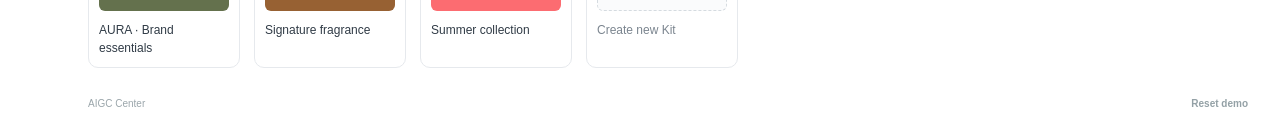
==== commit 303aca37: "Bring Seedance product selection and three video directions onto the main page" ====
--- a/index.html
+++ b/index.html
@@ -1,2 +1,2 @@
 <!doctype html>
-<html lang="en"><head><meta charset="utf-8"><meta name="viewport" content="width=device-width,initial-scale=1"><title>AIGC Center | TikTok Ads Manager</title><meta name="description" content="Interactive TTAM product demo: understand AI strategies, control Brand Kit, review creatives and manage campaign usage."><link rel="stylesheet" href="styles.css"><link rel="stylesheet" href="showcase.css?v=section-spacing-1"><link rel="stylesheet" href="brand-kits.css?v=compact-kits-3"><link rel="stylesheet" href="overview.css?v=compact-strategies-26"><link rel="stylesheet" href="recommendations.css?v=action-labels-6"><link rel="stylesheet" href="enhancements.css?v=4"><link rel="stylesheet" href="seedance-studio.css?v=4"><link rel="stylesheet" href="ttam-shell.css?v=aigc-center-24"><link rel="stylesheet" href="creative-diagnosis.css?v=diagnosis-alignment-21"><link rel="stylesheet" href="product-review.css?v=reference-editor-22"></head><body><div id="app"></div><div id="overlay"></div><div id="toast" role="status" aria-live="polite"></div><script src="showcase.js?v=aigc-center-24"></script><script src="brand-kits.js?v=compact-kits-3"></script><script src="overview.js?v=compact-strategies-26"></script><script src="recommendations.js?v=compact-strategies-26"></script><script src="enhancements.js?v=compact-strategies-26"></script><script src="creative-photo-catalog.js?v=photo-fix-6"></script><script src="seedance-studio.js?v=photo-fix-6"></script><script src="ttam-shell.js?v=aigc-center-24"></script><script src="creative-diagnosis.js?v=diagnosis-alignment-21"></script><script src="product-review.js?v=reference-editor-22"></script><script src="app.js?v=seedance-studio-1"></script></body></html>
+<html lang="en"><head><meta charset="utf-8"><meta name="viewport" content="width=device-width,initial-scale=1"><title>AIGC Center | TikTok Ads Manager</title><meta name="description" content="Interactive TTAM product demo: understand AI strategies, control Brand Kit, review creatives and manage campaign usage."><link rel="stylesheet" href="styles.css"><link rel="stylesheet" href="showcase.css?v=section-spacing-1"><link rel="stylesheet" href="brand-kits.css?v=compact-kits-3"><link rel="stylesheet" href="overview.css?v=compact-strategies-26"><link rel="stylesheet" href="recommendations.css?v=action-labels-6"><link rel="stylesheet" href="enhancements.css?v=4"><link rel="stylesheet" href="seedance-studio.css?v=4"><link rel="stylesheet" href="ttam-shell.css?v=aigc-center-24"><link rel="stylesheet" href="creative-diagnosis.css?v=diagnosis-alignment-21"><link rel="stylesheet" href="product-review.css?v=reference-editor-22"><link rel="stylesheet" href="seedance-inline.css?v=inline-products-27"></head><body><div id="app"></div><div id="overlay"></div><div id="toast" role="status" aria-live="polite"></div><script src="showcase.js?v=aigc-center-24"></script><script src="brand-kits.js?v=compact-kits-3"></script><script src="overview.js?v=inline-products-27"></script><script src="recommendations.js?v=compact-strategies-26"></script><script src="enhancements.js?v=compact-strategies-26"></script><script src="creative-photo-catalog.js?v=photo-fix-6"></script><script src="seedance-studio.js?v=photo-fix-6"></script><script src="ttam-shell.js?v=aigc-center-24"></script><script src="creative-diagnosis.js?v=inline-products-27"></script><script src="product-review.js?v=reference-editor-22"></script><script src="seedance-inline.js?v=inline-products-27"></script><script src="app.js?v=seedance-studio-1"></script></body></html>
--- a/seedance-inline.css
+++ b/seedance-inline.css
@@ -0,0 +1 @@
+.seed-inline-workspace{border:1px solid #e1e6eb;border-radius:8px;display:grid;grid-template-columns:240px minmax(0,1fr);overflow:hidden;margin-top:20px}.seed-inline-products{padding:22px 16px;border-right:1px solid #e1e6eb}.seed-inline-products h3,.seed-inline-content h3{margin:0;font-size:14px;font-weight:600}.seed-inline-products>.input{margin:18px 0 16px;width:100%;font-size:12px;height:36px}.seed-inline-product-list{display:grid;gap:10px}.seed-inline-product{display:flex;align-items:center;gap:12px;text-align:left;padding:12px 10px;border:1px solid transparent;border-radius:6px;background:#f7f8fa;width:100%;cursor:pointer;color:#26343c}.seed-inline-product.is-active{border-color:#109c98;background:#f0faf9}.seed-inline-product img{width:44px;height:52px;object-fit:cover;border-radius:4px;flex:none}.seed-inline-product span{min-width:0;display:grid;gap:6px}.seed-inline-product b{font-size:12px;font-weight:500}.seed-inline-product small,.seed-inline-empty{font-size:11px;color:#84909a}.seed-inline-content{min-width:0;padding:22px 26px}.seed-inline-content-head{display:flex;justify-content:space-between;align-items:center;margin-bottom:20px}.seed-inline-content p{color:#84909a;font-size:12px;margin:6px 0 0}.seed-inline-direction+.seed-inline-direction{border-top:1px solid #e8ecef;padding-top:20px;margin-top:20px}.seed-inline-direction-head{display:flex;justify-content:space-between;align-items:center;margin-bottom:12px}.seed-inline-videos{display:grid;grid-template-columns:repeat(3,minmax(0,150px));gap:14px}.seed-inline-video{position:relative;border:1px solid #e2e7eb;border-radius:6px;overflow:hidden;background:white}.seed-inline-video.is-selected{border-color:#109c98;box-shadow:0 0 0 1px #109c98}.seed-inline-check{position:absolute;top:8px;right:8px;z-index:2;line-height:0}.seed-inline-check input{width:16px;height:16px;accent-color:#109c98;cursor:pointer}.seed-inline-preview{display:block;padding:0;border:0;width:100%;aspect-ratio:1;position:relative;overflow:hidden;background:#f3f5f6;cursor:pointer}.seed-inline-preview img{width:100%;height:100%;object-fit:cover;display:block}.seed-inline-preview>span{position:absolute;left:50%;top:50%;transform:translate(-50%,-50%);width:30px;height:30px;display:grid;place-items:center;background:#17202566;color:white;border-radius:50%}.seed-inline-preview svg{width:14px;height:14px;fill:currentColor}.seed-inline-preview small{position:absolute;bottom:7px;left:7px;color:white;background:#26343c80;padding:2px 4px;border-radius:3px;font-size:10px}.seed-inline-preview.is-playing img{animation:product-preview 4s ease-in-out infinite alternate}.seed-inline-edit{width:100%;height:30px;border:0;border-top:1px solid #e5e9ed;background:white;font-size:12px;color:#26343c;cursor:pointer}.seed-inline-edit:hover{background:#f0faf9;color:#109c98}.seed-inline-footer{grid-column:1/-1;border-top:1px solid #e1e6eb;padding:16px 22px;display:flex;justify-content:space-between;gap:18px;align-items:center}.seed-inline-footer b{font-size:12px;font-weight:500}.seed-inline-footer small{display:block;font-size:11px;color:#84909a;margin-top:5px}.seed-inline-footer .btn{font-size:12px}.seed-inline-workspace button:focus-visible{outline:2px solid #109c98;outline-offset:2px}@media(max-width:850px){.seed-inline-workspace{grid-template-columns:190px minmax(0,1fr)}.seed-inline-content{padding:18px}.seed-inline-products{padding:18px 12px}.seed-inline-videos{gap:10px}}@media(max-width:600px){.seed-inline-workspace{grid-template-columns:1fr}.seed-inline-products{border-right:0;border-bottom:1px solid #e1e6eb}.seed-inline-product-list{grid-template-columns:repeat(3,minmax(0,1fr));gap:6px}.seed-inline-product{display:grid;padding:8px;gap:8px}.seed-inline-product small{display:none}.seed-inline-product img{width:36px;height:40px}.seed-inline-content{padding:16px}.seed-inline-content-head{gap:12px}.seed-inline-footer{padding:14px;align-items:flex-start}.seed-inline-footer small{max-width:190px}.seed-inline-videos{grid-template-columns:repeat(3,minmax(0,1fr))}}
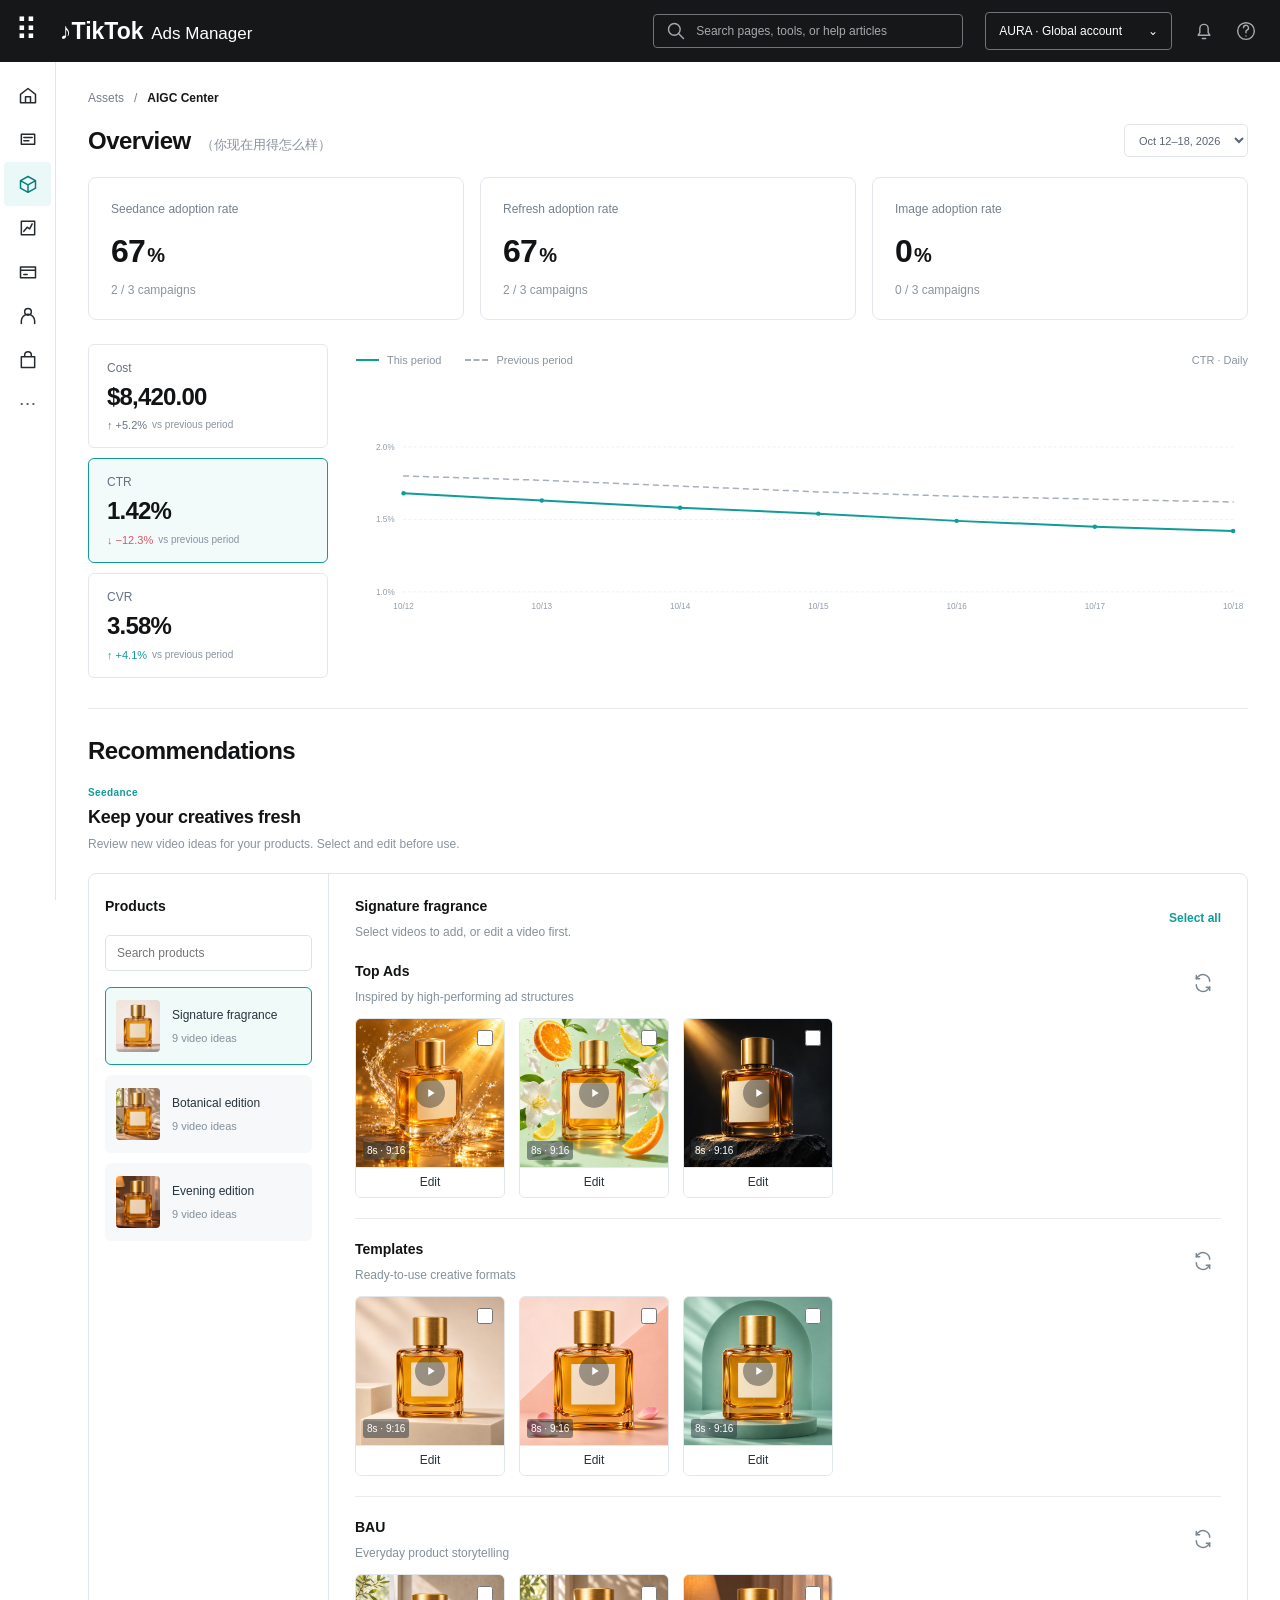
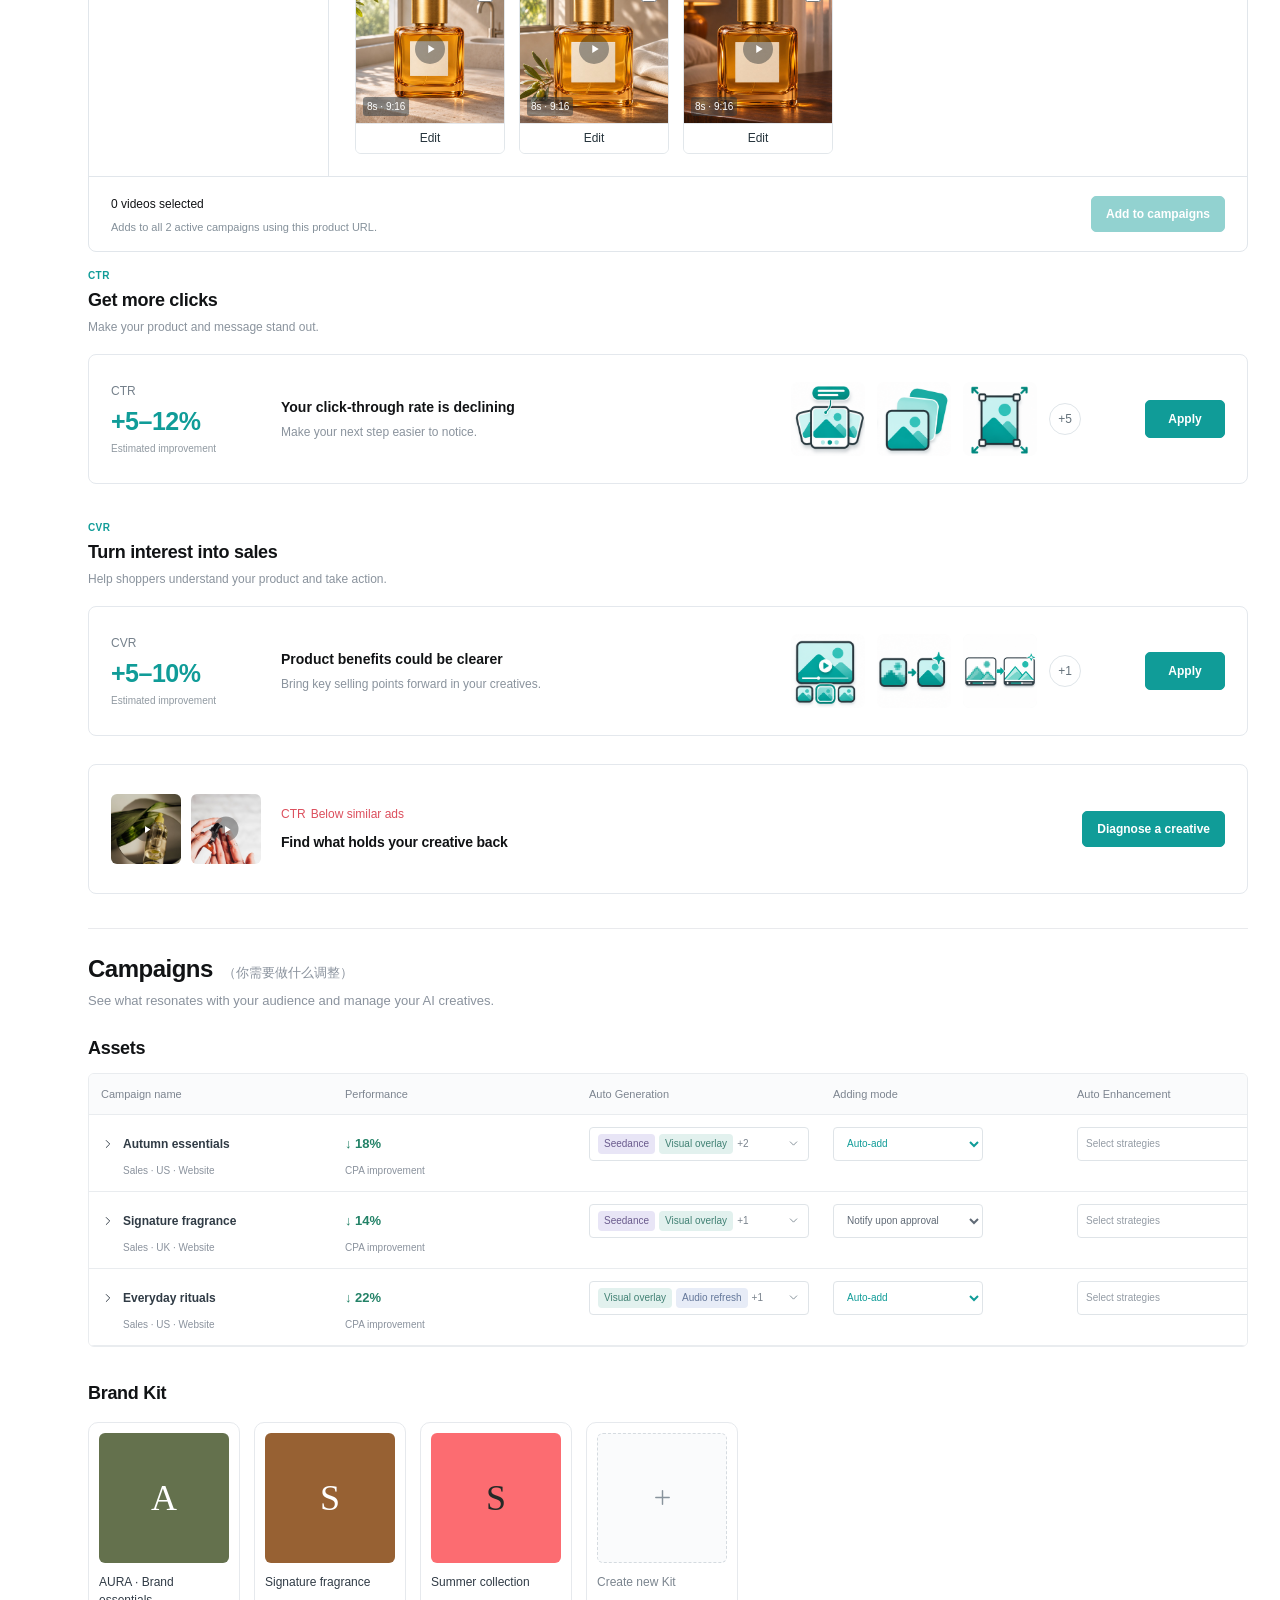
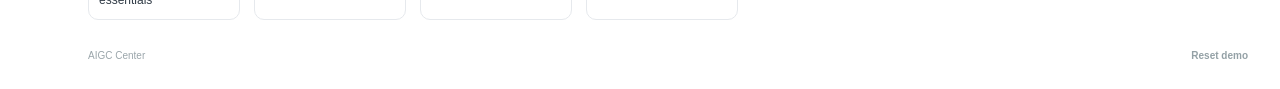
==== commit 962e527d: "Remove labels beneath recommendation strategy icons" ====
--- a/index.html
+++ b/index.html
@@ -1,2 +1,2 @@
 <!doctype html>
-<html lang="en"><head><meta charset="utf-8"><meta name="viewport" content="width=device-width,initial-scale=1"><title>AIGC Center | TikTok Ads Manager</title><meta name="description" content="Interactive TTAM product demo: understand AI strategies, control Brand Kit, review creatives and manage campaign usage."><link rel="stylesheet" href="styles.css"><link rel="stylesheet" href="showcase.css?v=section-spacing-1"><link rel="stylesheet" href="brand-kits.css?v=compact-kits-3"><link rel="stylesheet" href="overview.css?v=compact-strategies-26"><link rel="stylesheet" href="recommendations.css?v=action-labels-6"><link rel="stylesheet" href="enhancements.css?v=4"><link rel="stylesheet" href="seedance-studio.css?v=4"><link rel="stylesheet" href="ttam-shell.css?v=aigc-center-24"><link rel="stylesheet" href="creative-diagnosis.css?v=diagnosis-alignment-21"><link rel="stylesheet" href="product-review.css?v=reference-editor-22"><link rel="stylesheet" href="seedance-inline.css?v=inline-products-27"></head><body><div id="app"></div><div id="overlay"></div><div id="toast" role="status" aria-live="polite"></div><script src="showcase.js?v=aigc-center-24"></script><script src="brand-kits.js?v=compact-kits-3"></script><script src="overview.js?v=inline-products-27"></script><script src="recommendations.js?v=compact-strategies-26"></script><script src="enhancements.js?v=compact-strategies-26"></script><script src="creative-photo-catalog.js?v=photo-fix-6"></script><script src="seedance-studio.js?v=photo-fix-6"></script><script src="ttam-shell.js?v=aigc-center-24"></script><script src="creative-diagnosis.js?v=inline-products-27"></script><script src="product-review.js?v=reference-editor-22"></script><script src="seedance-inline.js?v=inline-products-27"></script><script src="app.js?v=seedance-studio-1"></script></body></html>
+<html lang="en"><head><meta charset="utf-8"><meta name="viewport" content="width=device-width,initial-scale=1"><title>AIGC Center | TikTok Ads Manager</title><meta name="description" content="Interactive TTAM product demo: understand AI strategies, control Brand Kit, review creatives and manage campaign usage."><link rel="stylesheet" href="styles.css"><link rel="stylesheet" href="showcase.css?v=section-spacing-1"><link rel="stylesheet" href="brand-kits.css?v=compact-kits-3"><link rel="stylesheet" href="overview.css?v=icon-only-28"><link rel="stylesheet" href="recommendations.css?v=action-labels-6"><link rel="stylesheet" href="enhancements.css?v=4"><link rel="stylesheet" href="seedance-studio.css?v=4"><link rel="stylesheet" href="ttam-shell.css?v=aigc-center-24"><link rel="stylesheet" href="creative-diagnosis.css?v=diagnosis-alignment-21"><link rel="stylesheet" href="product-review.css?v=reference-editor-22"><link rel="stylesheet" href="seedance-inline.css?v=inline-products-27"></head><body><div id="app"></div><div id="overlay"></div><div id="toast" role="status" aria-live="polite"></div><script src="showcase.js?v=aigc-center-24"></script><script src="brand-kits.js?v=compact-kits-3"></script><script src="overview.js?v=icon-only-28"></script><script src="recommendations.js?v=compact-strategies-26"></script><script src="enhancements.js?v=compact-strategies-26"></script><script src="creative-photo-catalog.js?v=photo-fix-6"></script><script src="seedance-studio.js?v=photo-fix-6"></script><script src="ttam-shell.js?v=aigc-center-24"></script><script src="creative-diagnosis.js?v=inline-products-27"></script><script src="product-review.js?v=reference-editor-22"></script><script src="seedance-inline.js?v=inline-products-27"></script><script src="app.js?v=seedance-studio-1"></script></body></html>
--- a/overview.css
+++ b/overview.css
@@ -38,3 +38,5 @@
 @media(max-width:650px){.ov-opportunity-row{grid-template-columns:minmax(0,1fr) 32px 70px}.ov-opportunity-strategies{grid-template-columns:repeat(3,54px) 28px;gap:6px}.ov-strategy-more{width:28px;height:28px}.rec-all-grid{grid-template-columns:repeat(3,1fr)}}
 
 .rec-matched-art{display:block!important;flex:none;width:74px!important;height:74px!important;min-height:74px!important;margin:0 0 6px!important;background-image:url('assets/generated-strategies-v1/strategy-icons-matched.png');background-size:500% auto;background-repeat:no-repeat;border-radius:8px}.rec-preview-image>.rec-matched-art{width:100%!important;height:auto!important;aspect-ratio:1;margin:0!important}.ov-opportunity-strategy .rec-matched-art{line-height:0}@media(max-width:650px){.ov-opportunity-strategy .rec-matched-art{width:54px!important;height:54px!important;min-height:54px!important}}
+
+.ov-opportunity-strategies .ov-opportunity-strategy{min-height:74px}.ov-opportunity-strategies .ov-opportunity-strategy>img,.ov-opportunity-strategies .ov-opportunity-strategy>.rec-matched-art{margin-bottom:0!important}.ov-opportunity-strategies{align-items:center}@media(max-width:650px){.ov-opportunity-strategies .ov-opportunity-strategy{min-height:54px}}
